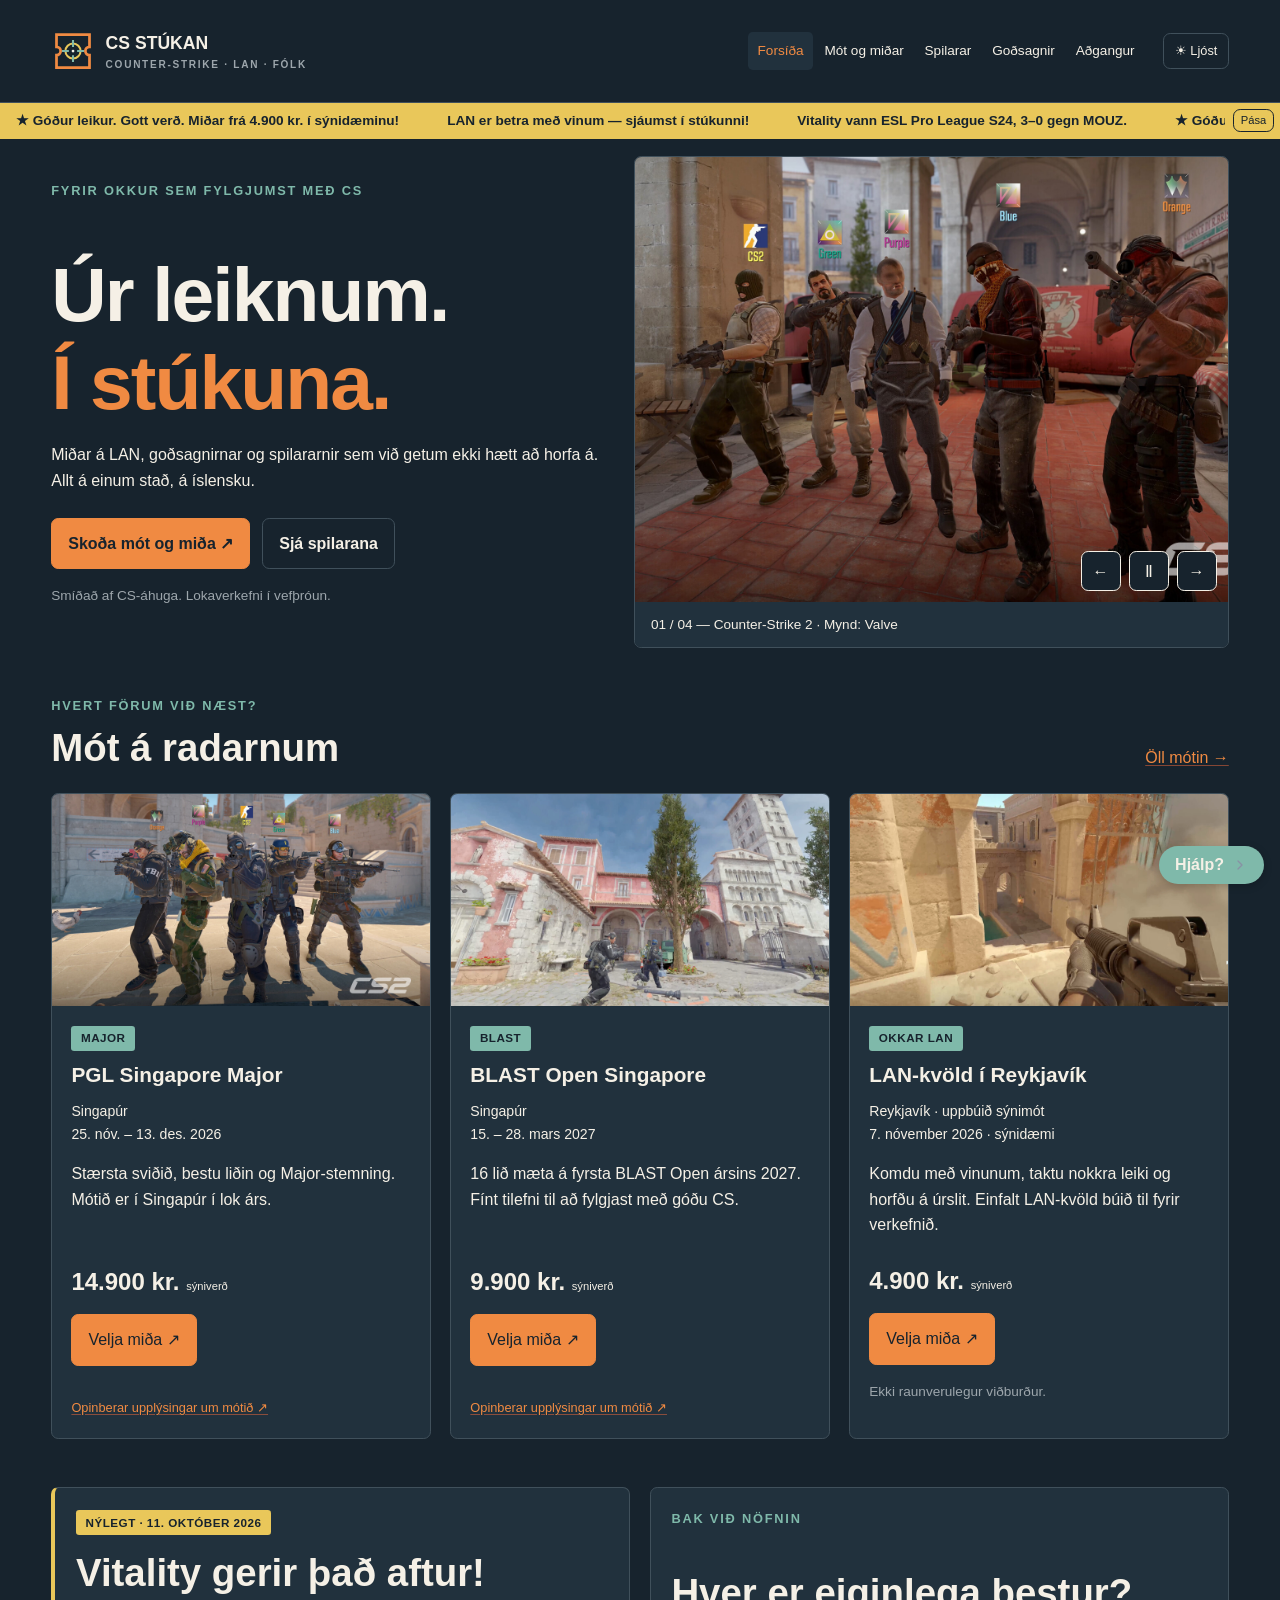
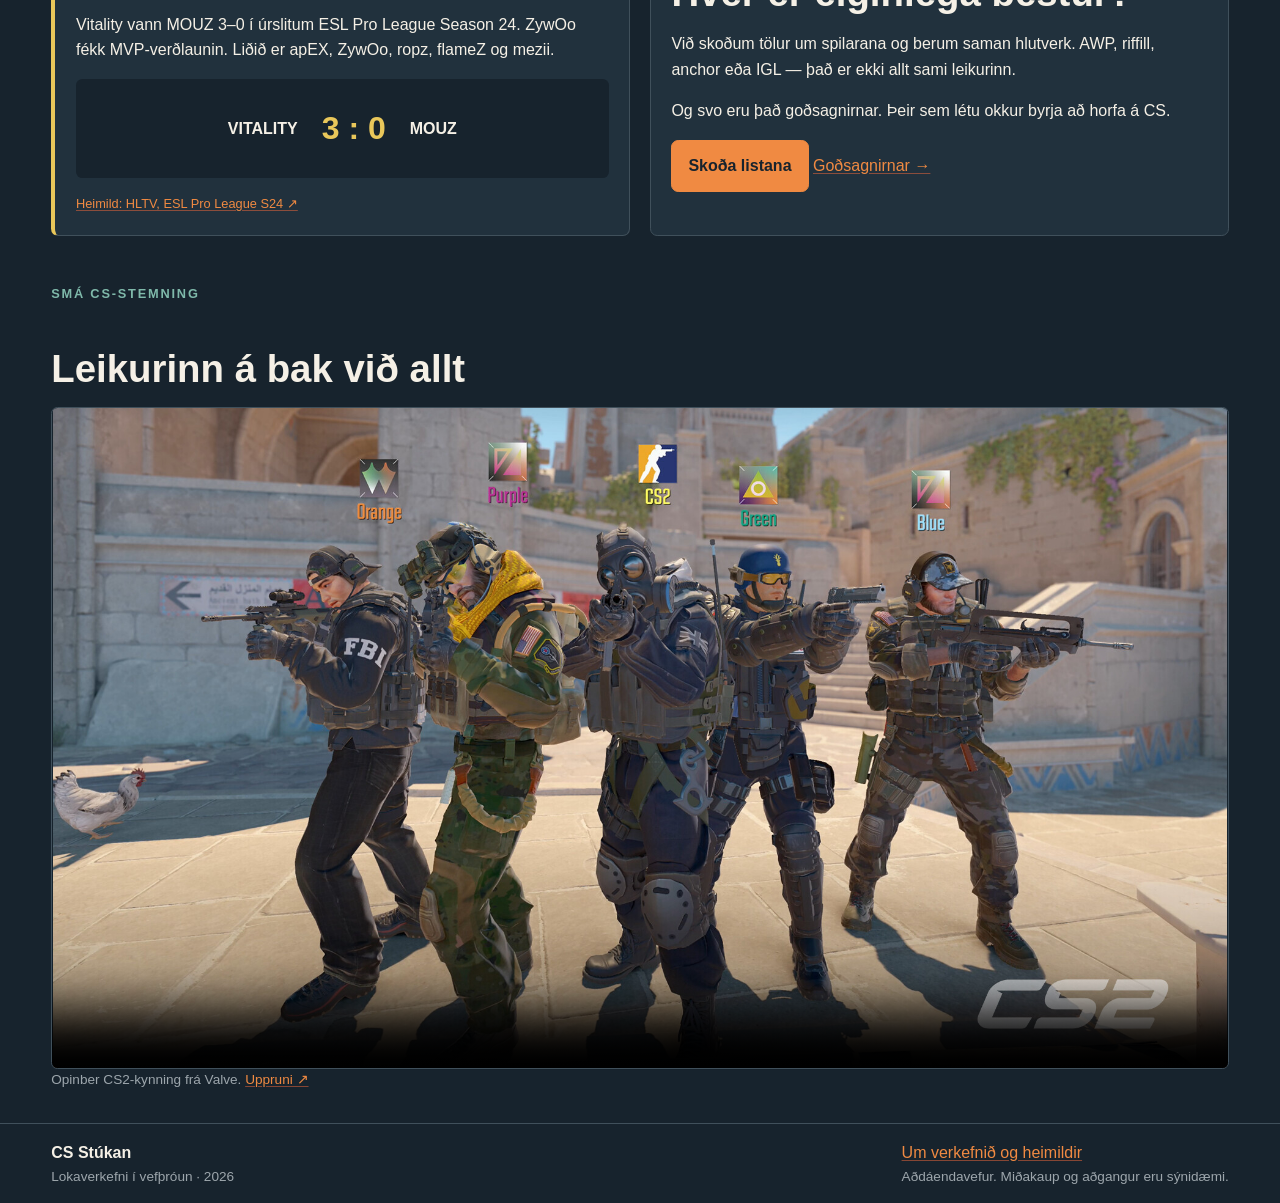
==== index.html @ 6d2ffacb "Bæta við CS Stúkunni: íslenskar síður, miðabókun, aðgangar og tölfræði" ====
<!DOCTYPE html>
<html lang="is" data-theme="dark">
<head>
  <meta charset="UTF-8">
  <meta name="viewport" content="width=device-width, initial-scale=1">
  <meta name="color-scheme" content="light dark">
  <meta name="description" content="CS Stúkan: íslenskt skólaverkefni um Counter-Strike, LAN-mót og spilarana á bak við leikinn.">
  <title>Forsíða | CS Stúkan</title>
  <link rel="icon" href="myndir/logo.svg" type="image/svg+xml">
  <link rel="stylesheet" href="styles.min.css">
  <script>try{document.documentElement.dataset.theme=localStorage.getItem('cs-thema')||'dark';}catch(e){}</script>
  <script src="js/vefur.js" defer></script>
  
</head>
<body>
  <a class="sleppa" href="#efni">Fara beint í efnið</a>
  <header class="siduhofud">
    <div class="rammi haus">
      <a class="merki" href="index.html"><svg xmlns="http://www.w3.org/2000/svg" viewBox="0 0 64 64" role="img" aria-labelledby="logo-titill"><title id="logo-titill">CS Stúkan — einfalt miða- og skotmarksmerki</title><path d="M8 8h48v18a6 6 0 0 0 0 12v18H8V38a6 6 0 0 0 0-12Z" fill="#17232d" stroke="#f08a42" stroke-width="4"/><circle cx="32" cy="32" r="11" fill="none" stroke="#e9c75a" stroke-width="3"/><path d="M32 16v10m0 12v10M16 32h10m12 0h10" stroke="#7fb9aa" stroke-width="3"/><circle cx="32" cy="32" r="2" fill="#f5f0e6"/></svg><span>CS STÚKAN<small>Counter-Strike · LAN · fólk</small></span></a>
      <nav class="valmynd" aria-label="Aðalvalmynd"><a href="index.html" aria-current="page">Forsíða</a><a href="midar.html">Mót og miðar</a><a href="spilarar.html">Spilarar</a><a href="godsagnir.html">Goðsagnir</a><a href="adgangur.html">Aðgangur</a></nav>
      <button class="thema-hnappur" id="thema" type="button" aria-label="Skipta yfir í ljóst þema">☀ Ljóst</button>
      <details class="farsima-valmynd"><summary>☰ Valmynd</summary><nav class="farsima-listi" aria-label="Efnisyfirlit í farsíma"><a href="index.html" aria-current="page">Forsíða</a><a href="midar.html">Mót og miðar</a><a href="spilarar.html">Spilarar</a><a href="godsagnir.html">Goðsagnir</a><a href="adgangur.html">Aðgangur</a><a href="um.html">Um verkefnið</a></nav></details>
    </div>
  </header>
  <div class="tilkynning" role="region" aria-label="Tilkynningar">
    <div class="tilkynning-braut"><div class="tilkynning-texti">
      <span>★ Góður leikur. Gott verð. Miðar frá 4.900 kr. í sýnidæminu!</span><span>LAN er betra með vinum — sjáumst í stúkunni!</span><span>Vitality vann ESL Pro League S24, 3–0 gegn MOUZ.</span>
      <span aria-hidden="true">★ Góður leikur. Gott verð. Miðar frá 4.900 kr. í sýnidæminu!</span><span aria-hidden="true">LAN er betra með vinum — sjáumst í stúkunni!</span><span aria-hidden="true">Vitality vann ESL Pro League S24, 3–0 gegn MOUZ.</span>
    </div></div><button id="pasa-tilkynningu" type="button" aria-pressed="false">Pása</button>
  </div>
  <main id="efni" class="rammi">
    
<section class="forsida">
  <div class="forsidu-texti"><p class="yfirskrift">Fyrir okkur sem fylgjumst með CS</p><h1>Úr leiknum.<br><span>Í stúkuna.</span></h1><p>Miðar á LAN, goðsagnirnar og spilararnir sem við getum ekki hætt að horfa á. Allt á einum stað, á íslensku.</p><div class="hnappar"><a href="midar.html" role="button">Skoða mót og miða ↗</a><a href="spilarar.html" role="button" class="hnappur-ljos">Sjá spilarana</a></div><p class="smatt" style="margin-top:1rem">Smíðað af CS-áhuga. Lokaverkefni í vefþróun.</p></div>
  <figure class="forsidu-mynd"><img id="myndasyning" src="myndir/cs-1.jpg" alt="Skjámynd úr Counter-Strike 2" width="1920" height="1080"><div class="myndahnappar"><button id="mynd-fyrri" type="button" aria-label="Fyrri mynd">←</button><button id="mynd-pasa" type="button" aria-label="Stöðva myndasýningu" aria-pressed="false">Ⅱ</button><button id="mynd-naesta" type="button" aria-label="Næsta mynd">→</button></div><figcaption><span id="myndatexti">01 / 04 — Counter-Strike 2</span> · Mynd: Valve</figcaption></figure>
</section>
<section class="kafli"><div class="kafla-haus"><div><p class="yfirskrift">Hvert förum við næst?</p><h2>Mót á radarnum</h2></div><a href="midar.html">Öll mótin →</a></div><div class="thrir-dalkar"><article class="motskort"><img src="myndir/cs-2.jpg" alt="Skjámynd úr Counter-Strike 2" width="1920" height="1080" loading="lazy"><div class="kort-texti"><span class="merkimidi">MAJOR</span><h3>PGL Singapore Major</h3><p class="stadur">Singapúr<br>25. nóv. – 13. des. 2026</p><p>Stærsta sviðið, bestu liðin og Major-stemning. Mótið er í Singapúr í lok árs.</p><p class="verd">14.900 kr. <small>sýniverð</small></p><button type="button" data-mot="singapor">Velja miða ↗</button><a class="heimild" href="https://blast.tv/cs/tournaments/pgl-singapore-major-2026" target="_blank" rel="noopener">Opinberar upplýsingar um mótið ↗</a></div></article><article class="motskort"><img src="myndir/cs-3.jpg" alt="Skjámynd úr Counter-Strike 2" width="1920" height="1080" loading="lazy"><div class="kort-texti"><span class="merkimidi">BLAST</span><h3>BLAST Open Singapore</h3><p class="stadur">Singapúr<br>15. – 28. mars 2027</p><p>16 lið mæta á fyrsta BLAST Open ársins 2027. Fínt tilefni til að fylgjast með góðu CS.</p><p class="verd">9.900 kr. <small>sýniverð</small></p><button type="button" data-mot="blast">Velja miða ↗</button><a class="heimild" href="https://blast.tv/cs/news/premier-returns-to-singapore-in-2027" target="_blank" rel="noopener">Opinberar upplýsingar um mótið ↗</a></div></article><article class="motskort"><img src="myndir/cs-4.jpg" alt="Skjámynd úr Counter-Strike 2" width="1920" height="1080" loading="lazy"><div class="kort-texti"><span class="merkimidi">OKKAR LAN</span><h3>LAN-kvöld í Reykjavík</h3><p class="stadur">Reykjavík · uppbúið sýnimót<br>7. nóvember 2026 · sýnidæmi</p><p>Komdu með vinunum, taktu nokkra leiki og horfðu á úrslit. Einfalt LAN-kvöld búið til fyrir verkefnið.</p><p class="verd">4.900 kr. <small>sýniverð</small></p><button type="button" data-mot="lan">Velja miða ↗</button><p class="smatt">Ekki raunverulegur viðburður.</p></div></article></div></section>
<div class="kafli tveir-dalkar"><article class="frett"><span class="merkimidi gulur">NÝLEGT · 11. OKTÓBER 2026</span><h2 style="margin-top:1rem">Vitality gerir það aftur!</h2><p>Vitality vann MOUZ 3–0 í úrslitum ESL Pro League Season 24. ZywOo fékk MVP-verðlaunin. Liðið er apEX, ZywOo, ropz, flameZ og mezii.</p><div class="urslit"><span>VITALITY</span><strong>3 : 0</strong><span>MOUZ</span></div><p class="heimild"><a href="https://www.hltv.org/events/8244/esl-pro-league-season-24">Heimild: HLTV, ESL Pro League S24 ↗</a></p></article><article><p class="yfirskrift">Bak við nöfnin</p><h2>Hver er eiginlega bestur?</h2><p>Við skoðum tölur um spilarana og berum saman hlutverk. AWP, riffill, anchor eða IGL — það er ekki allt sami leikurinn.</p><p>Og svo eru það goðsagnirnar. Þeir sem létu okkur byrja að horfa á CS.</p><div class="hnappar"><a href="spilarar.html" role="button">Skoða listana</a> <a href="godsagnir.html">Goðsagnirnar →</a></div></article></div>
<section class="kafli"><p class="yfirskrift">Smá CS-stemning</p><h2>Leikurinn á bak við allt</h2><video class="myndband" controls preload="none" poster="myndir/cs-2.jpg"><source src="myndbond/cs2-kynning.mp4" type="video/mp4"><track kind="captions" src="myndbond/kynning-is.vtt" srclang="is" label="Íslensk lýsing"><p><a href="https://store.steampowered.com/app/730/CounterStrike_2/">Sjá kynninguna á Steam</a></p></video><p class="smatt">Opinber CS2-kynning frá Valve. <a href="https://store.steampowered.com/app/730/CounterStrike_2/">Uppruni ↗</a></p></section>
<dialog id="mida-popup" aria-labelledby="mida-titill"><article><button class="lokun" type="button" id="loka-popup" aria-label="Loka miðavali">×</button><h2 id="mida-titill">Veldu miða</h2><p class="smatt">Sýnibókun — engin greiðsla og enginn raunverulegur miði.</p><form id="midaform"><input type="hidden" id="mot-id" name="mot"><label for="midategund">Tegund miða</label><select id="midategund" name="tegund"><option value="venjulegur">Venjulegur miði</option><option value="hopur">Hópmiði (4 eða fleiri, 10% afsláttur)</option><option value="vip">VIP (+5.000 kr. á miða)</option></select><label for="fjoldi">Fjöldi</label><input type="number" id="fjoldi" name="fjoldi" min="1" max="10" value="1" required><div id="hopskilyrdi" class="skilyrdi" hidden><label for="hopsnafn">Nafn hóps <input id="hopsnafn" name="hopsnafn" type="text" minlength="2" maxlength="40" disabled></label><small>Hópmiði krefst að lágmarki fjögurra miða.</small></div><div id="vipskilyrdi" class="skilyrdi" hidden><label for="vipdagur">Dagur heimsóknar <input id="vipdagur" name="vipdagur" type="date" disabled></label></div><label for="midanafn">Nafn á pöntun <input type="text" id="midanafn" name="nafn" minlength="2" maxlength="60" autocomplete="name" required></label><label for="midanetfang">Netfang <input type="email" id="midanetfang" name="netfang" autocomplete="email" required></label><p class="samtala">Samtals: <output id="midasamtala">0 kr.</output></p><label><input type="checkbox" name="stadfesting" required> Ég skil að þetta er sýnibókun án greiðslu.</label><button type="submit">Staðfesta sýnibókun</button><p id="mida-nidurstada" class="nidurstada" aria-live="polite" hidden></p></form></article></dialog>
  </main>
  <footer><div class="rammi fotur"><div><strong>CS Stúkan</strong><p class="smatt">Lokaverkefni í vefþróun · 2026</p></div><div><a href="um.html">Um verkefnið og heimildir</a><p class="smatt">Aðdáendavefur. Miðakaup og aðgangur eru sýnidæmi.</p></div></div></footer>
  <details class="spjall"><summary>Hjálp?</summary><div class="spjall-inni"><h3>Hvað viltu vita?</h3><p>Hér er einfaldur hjálparkassi, eins og í CSS-glósunum.</p><label for="spjall-spurning">Veldu spurningu</label><select id="spjall-spurning"><option value="midar">Hvernig kaupi ég miða?</option><option value="adgangur">Hvernig stofna ég aðgang?</option><option value="tolur">Hvaðan koma tölurnar?</option></select><p id="spjall-svar" aria-live="polite">Farðu í „Mót og miðar“ og veldu „Velja miða“. Þetta er æfing án greiðslu.</p></div></details>
</body>
</html>
---- styles.min.css ----
@charset "UTF-8";/*! * Pico CSS ✨ v2.1.1 (https://picocss.com) * Copyright 2019-2025 - Licensed under MIT */:host,:root{--pico-font-family-emoji:"Apple Color Emoji","Segoe UI Emoji","Segoe UI Symbol","Noto Color Emoji";--pico-font-family-sans-serif:system-ui,"Segoe UI",Roboto,Oxygen,Ubuntu,Cantarell,Helvetica,Arial,"Helvetica Neue",sans-serif,var(--pico-font-family-emoji);--pico-font-family-monospace:ui-monospace,SFMono-Regular,"SF Mono",Menlo,Consolas,"Liberation Mono",monospace,var(--pico-font-family-emoji);--pico-font-family:var(--pico-font-family-sans-serif);--pico-line-height:1.5;--pico-font-weight:400;--pico-font-size:100%;--pico-text-underline-offset:0.1rem;--pico-border-radius:0.25rem;--pico-border-width:0.0625rem;--pico-outline-width:0.125rem;--pico-transition:0.2s ease-in-out;--pico-spacing:1rem;--pico-typography-spacing-vertical:1rem;--pico-block-spacing-vertical:var(--pico-spacing);--pico-block-spacing-horizontal:var(--pico-spacing);--pico-grid-column-gap:var(--pico-spacing);--pico-grid-row-gap:var(--pico-spacing);--pico-form-element-spacing-vertical:0.75rem;--pico-form-element-spacing-horizontal:1rem;--pico-group-box-shadow:0 0 0 rgba(0,0,0,0);--pico-group-box-shadow-focus-with-button:0 0 0 var(--pico-outline-width) var(--pico-primary-focus);--pico-group-box-shadow-focus-with-input:0 0 0 0.0625rem var(--pico-form-element-border-color);--pico-modal-overlay-backdrop-filter:blur(0.375rem);--pico-nav-element-spacing-vertical:1rem;--pico-nav-element-spacing-horizontal:0.5rem;--pico-nav-link-spacing-vertical:0.5rem;--pico-nav-link-spacing-horizontal:0.5rem;--pico-nav-breadcrumb-divider:">";--pico-icon-checkbox:url("data:image/svg+xml,%3Csvg xmlns='http://www.w3.org/2000/svg' width='24' height='24' viewBox='0 0 24 24' fill='none' stroke='rgb(255,255,255)' stroke-width='4' stroke-linecap='round' stroke-linejoin='round'%3E%3Cpolyline points='20 6 9 17 4 12'%3E%3C/polyline%3E%3C/svg%3E");--pico-icon-minus:url("data:image/svg+xml,%3Csvg xmlns='http://www.w3.org/2000/svg' width='24' height='24' viewBox='0 0 24 24' fill='none' stroke='rgb(255,255,255)' stroke-width='4' stroke-linecap='round' stroke-linejoin='round'%3E%3Cline x1='5' y1='12' x2='19' y2='12'%3E%3C/line%3E%3C/svg%3E");--pico-icon-chevron:url("data:image/svg+xml,%3Csvg xmlns='http://www.w3.org/2000/svg' width='24' height='24' viewBox='0 0 24 24' fill='none' stroke='rgb(136,145,164)' stroke-width='2' stroke-linecap='round' stroke-linejoin='round'%3E%3Cpolyline points='6 9 12 15 18 9'%3E%3C/polyline%3E%3C/svg%3E");--pico-icon-date:url("data:image/svg+xml,%3Csvg xmlns='http://www.w3.org/2000/svg' width='24' height='24' viewBox='0 0 24 24' fill='none' stroke='rgb(136,145,164)' stroke-width='2' stroke-linecap='round' stroke-linejoin='round'%3E%3Crect x='3' y='4' width='18' height='18' rx='2' ry='2'%3E%3C/rect%3E%3Cline x1='16' y1='2' x2='16' y2='6'%3E%3C/line%3E%3Cline x1='8' y1='2' x2='8' y2='6'%3E%3C/line%3E%3Cline x1='3' y1='10' x2='21' y2='10'%3E%3C/line%3E%3C/svg%3E");--pico-icon-time:url("data:image/svg+xml,%3Csvg xmlns='http://www.w3.org/2000/svg' width='24' height='24' viewBox='0 0 24 24' fill='none' stroke='rgb(136,145,164)' stroke-width='2' stroke-linecap='round' stroke-linejoin='round'%3E%3Ccircle cx='12' cy='12' r='10'%3E%3C/circle%3E%3Cpolyline points='12 6 12 12 16 14'%3E%3C/polyline%3E%3C/svg%3E");--pico-icon-search:url("data:image/svg+xml,%3Csvg xmlns='http://www.w3.org/2000/svg' width='24' height='24' viewBox='0 0 24 24' fill='none' stroke='rgb(136,145,164)' stroke-width='1.5' stroke-linecap='round' stroke-linejoin='round'%3E%3Ccircle cx='11' cy='11' r='8'%3E%3C/circle%3E%3Cline x1='21' y1='21' x2='16.65' y2='16.65'%3E%3C/line%3E%3C/svg%3E");--pico-icon-close:url("data:image/svg+xml,%3Csvg xmlns='http://www.w3.org/2000/svg' width='24' height='24' viewBox='0 0 24 24' fill='none' stroke='rgb(136,145,164)' stroke-width='3' stroke-linecap='round' stroke-linejoin='round'%3E%3Cline x1='18' y1='6' x2='6' y2='18'%3E%3C/line%3E%3Cline x1='6' y1='6' x2='18' y2='18'%3E%3C/line%3E%3C/svg%3E");--pico-icon-loading:url("data:image/svg+xml,%3Csvg fill='none' height='24' width='24' viewBox='0 0 24 24' xmlns='http://www.w3.org/2000/svg' %3E%3Cstyle%3E g %7B animation:rotate 2s linear infinite;transform-origin:center center;%7D circle %7B stroke-dasharray:75,100;stroke-dashoffset:-5;animation:dash 1.5s ease-in-out infinite;stroke-linecap:round;%7D @keyframes rotate %7B 0%25 %7B transform:rotate(0deg);%7D 100%25 %7B transform:rotate(360deg);%7D %7D @keyframes dash %7B 0%25 %7B stroke-dasharray:1,100;stroke-dashoffset:0;%7D 50%25 %7B stroke-dasharray:44.5,100;stroke-dashoffset:-17.5;%7D 100%25 %7B stroke-dasharray:44.5,100;stroke-dashoffset:-62;%7D %7D %3C/style%3E%3Cg%3E%3Ccircle cx='12' cy='12' r='10' fill='none' stroke='rgb(136,145,164)' stroke-width='4' /%3E%3C/g%3E%3C/svg%3E")}@media (min-width:576px){:host,:root{--pico-font-size:106.25%}}@media (min-width:768px){:host,:root{--pico-font-size:112.5%}}@media (min-width:1024px){:host,:root{--pico-font-size:118.75%}}@media (min-width:1280px){:host,:root{--pico-font-size:125%}}@media (min-width:1536px){:host,:root{--pico-font-size:131.25%}}a{--pico-text-decoration:underline}a.contrast,a.secondary{--pico-text-decoration:underline}small{--pico-font-size:0.875em}h1,h2,h3,h4,h5,h6{--pico-font-weight:700}h1{--pico-font-size:2rem;--pico-line-height:1.125;--pico-typography-spacing-top:3rem}h2{--pico-font-size:1.75rem;--pico-line-height:1.15;--pico-typography-spacing-top:2.625rem}h3{--pico-font-size:1.5rem;--pico-line-height:1.175;--pico-typography-spacing-top:2.25rem}h4{--pico-font-size:1.25rem;--pico-line-height:1.2;--pico-typography-spacing-top:1.874rem}h5{--pico-font-size:1.125rem;--pico-line-height:1.225;--pico-typography-spacing-top:1.6875rem}h6{--pico-font-size:1rem;--pico-line-height:1.25;--pico-typography-spacing-top:1.5rem}tfoot td,tfoot th,thead td,thead th{--pico-font-weight:600;--pico-border-width:0.1875rem}code,kbd,pre,samp{--pico-font-family:var(--pico-font-family-monospace)}kbd{--pico-font-weight:bolder}:where(select,textarea),input:not([type=submit],[type=button],[type=reset],[type=checkbox],[type=radio],[type=file]){--pico-outline-width:0.0625rem}[type=search]{--pico-border-radius:5rem}[type=checkbox],[type=radio]{--pico-border-width:0.125rem}[type=checkbox][role=switch]{--pico-border-width:0.1875rem}details.dropdown summary:not([role=button]){--pico-outline-width:0.0625rem}nav details.dropdown summary:focus-visible{--pico-outline-width:0.125rem}[role=search]{--pico-border-radius:5rem}[role=group]:has(button.secondary:focus,[type=submit].secondary:focus,[type=button].secondary:focus,[role=button].secondary:focus),[role=search]:has(button.secondary:focus,[type=submit].secondary:focus,[type=button].secondary:focus,[role=button].secondary:focus){--pico-group-box-shadow-focus-with-button:0 0 0 var(--pico-outline-width) var(--pico-secondary-focus)}[role=group]:has(button.contrast:focus,[type=submit].contrast:focus,[type=button].contrast:focus,[role=button].contrast:focus),[role=search]:has(button.contrast:focus,[type=submit].contrast:focus,[type=button].contrast:focus,[role=button].contrast:focus){--pico-group-box-shadow-focus-with-button:0 0 0 var(--pico-outline-width) var(--pico-contrast-focus)}[role=group] [role=button],[role=group] [type=button],[role=group] [type=submit],[role=group] button,[role=search] [role=button],[role=search] [type=button],[role=search] [type=submit],[role=search] button{--pico-form-element-spacing-horizontal:2rem}details summary[role=button]:not(.outline)::after{filter:brightness(0) invert(1)}[aria-busy=true]:not(input,select,textarea):is(button,[type=submit],[type=button],[type=reset],[role=button]):not(.outline)::before{filter:brightness(0) invert(1)}:host(:not([data-theme=dark])),:root:not([data-theme=dark]),[data-theme=light]{color-scheme:light;--pico-background-color:#fff;--pico-color:#373c44;--pico-text-selection-color:rgba(244,93,44,0.25);--pico-muted-color:#646b79;--pico-muted-border-color:rgb(231,234,239.5);--pico-primary:#bd3c13;--pico-primary-background:#d24317;--pico-primary-border:var(--pico-primary-background);--pico-primary-underline:rgba(189,60,19,0.5);--pico-primary-hover:#942d0d;--pico-primary-hover-background:#bd3c13;--pico-primary-hover-border:var(--pico-primary-hover-background);--pico-primary-hover-underline:var(--pico-primary-hover);--pico-primary-focus:rgba(244,93,44,0.5);--pico-primary-inverse:#fff;--pico-secondary:#5d6b89;--pico-secondary-background:#525f7a;--pico-secondary-border:var(--pico-secondary-background);--pico-secondary-underline:rgba(93,107,137,0.5);--pico-secondary-hover:#48536b;--pico-secondary-hover-background:#48536b;--pico-secondary-hover-border:var(--pico-secondary-hover-background);--pico-secondary-hover-underline:var(--pico-secondary-hover);--pico-secondary-focus:rgba(93,107,137,0.25);--pico-secondary-inverse:#fff;--pico-contrast:#181c25;--pico-contrast-background:#181c25;--pico-contrast-border:var(--pico-contrast-background);--pico-contrast-underline:rgba(24,28,37,0.5);--pico-contrast-hover:#000;--pico-contrast-hover-background:#000;--pico-contrast-hover-border:var(--pico-contrast-hover-background);--pico-contrast-hover-underline:var(--pico-secondary-hover);--pico-contrast-focus:rgba(93,107,137,0.25);--pico-contrast-inverse:#fff;--pico-box-shadow:0.0145rem 0.029rem 0.174rem rgba(129,145,181,0.01698),0.0335rem 0.067rem 0.402rem rgba(129,145,181,0.024),0.0625rem 0.125rem 0.75rem rgba(129,145,181,0.03),0.1125rem 0.225rem 1.35rem rgba(129,145,181,0.036),0.2085rem 0.417rem 2.502rem rgba(129,145,181,0.04302),0.5rem 1rem 6rem rgba(129,145,181,0.06),0 0 0 0.0625rem rgba(129,145,181,0.015);--pico-h1-color:#2d3138;--pico-h2-color:#373c44;--pico-h3-color:#424751;--pico-h4-color:#4d535e;--pico-h5-color:#5c6370;--pico-h6-color:#646b79;--pico-mark-background-color:rgb(252.5,230.5,191.5);--pico-mark-color:#0f1114;--pico-ins-color:rgb(28.5,105.5,84);--pico-del-color:rgb(136,56.5,53);--pico-blockquote-border-color:var(--pico-muted-border-color);--pico-blockquote-footer-color:var(--pico-muted-color);--pico-button-box-shadow:0 0 0 rgba(0,0,0,0);--pico-button-hover-box-shadow:0 0 0 rgba(0,0,0,0);--pico-table-border-color:var(--pico-muted-border-color);--pico-table-row-stripped-background-color:rgba(111,120,135,0.0375);--pico-code-background-color:rgb(243,244.5,246.75);--pico-code-color:#646b79;--pico-code-kbd-background-color:var(--pico-color);--pico-code-kbd-color:var(--pico-background-color);--pico-form-element-background-color:rgb(251,251.5,252.25);--pico-form-element-selected-background-color:#dfe3eb;--pico-form-element-border-color:#cfd5e2;--pico-form-element-color:#23262c;--pico-form-element-placeholder-color:var(--pico-muted-color);--pico-form-element-active-background-color:#fff;--pico-form-element-active-border-color:var(--pico-primary-border);--pico-form-element-focus-color:var(--pico-primary-border);--pico-form-element-disabled-opacity:0.5;--pico-form-element-invalid-border-color:rgb(183.5,105.5,106.5);--pico-form-element-invalid-active-border-color:rgb(200.25,79.25,72.25);--pico-form-element-invalid-focus-color:var(--pico-form-element-invalid-active-border-color);--pico-form-element-valid-border-color:rgb(76,154.5,137.5);--pico-form-element-valid-active-border-color:rgb(39,152.75,118.75);--pico-form-element-valid-focus-color:var(--pico-form-element-valid-active-border-color);--pico-switch-background-color:#bfc7d9;--pico-switch-checked-background-color:var(--pico-primary-background);--pico-switch-color:#fff;--pico-switch-thumb-box-shadow:0 0 0 rgba(0,0,0,0);--pico-range-border-color:#dfe3eb;--pico-range-active-border-color:#bfc7d9;--pico-range-thumb-border-color:var(--pico-background-color);--pico-range-thumb-color:var(--pico-secondary-background);--pico-range-thumb-active-color:var(--pico-primary-background);--pico-accordion-border-color:var(--pico-muted-border-color);--pico-accordion-active-summary-color:var(--pico-primary-hover);--pico-accordion-close-summary-color:var(--pico-color);--pico-accordion-open-summary-color:var(--pico-muted-color);--pico-card-background-color:var(--pico-background-color);--pico-card-border-color:var(--pico-muted-border-color);--pico-card-box-shadow:var(--pico-box-shadow);--pico-card-sectioning-background-color:rgb(251,251.5,252.25);--pico-dropdown-background-color:#fff;--pico-dropdown-border-color:#eff1f4;--pico-dropdown-box-shadow:var(--pico-box-shadow);--pico-dropdown-color:var(--pico-color);--pico-dropdown-hover-background-color:#eff1f4;--pico-loading-spinner-opacity:0.5;--pico-modal-overlay-background-color:rgba(232,234,237,0.75);--pico-progress-background-color:#dfe3eb;--pico-progress-color:var(--pico-primary-background);--pico-tooltip-background-color:var(--pico-contrast-background);--pico-tooltip-color:var(--pico-contrast-inverse);--pico-icon-valid:url("data:image/svg+xml,%3Csvg xmlns='http://www.w3.org/2000/svg' width='24' height='24' viewBox='0 0 24 24' fill='none' stroke='rgb(76,154.5,137.5)' stroke-width='2' stroke-linecap='round' stroke-linejoin='round'%3E%3Cpolyline points='20 6 9 17 4 12'%3E%3C/polyline%3E%3C/svg%3E");--pico-icon-invalid:url("data:image/svg+xml,%3Csvg xmlns='http://www.w3.org/2000/svg' width='24' height='24' viewBox='0 0 24 24' fill='none' stroke='rgb(200.25,79.25,72.25)' stroke-width='2' stroke-linecap='round' stroke-linejoin='round'%3E%3Ccircle cx='12' cy='12' r='10'%3E%3C/circle%3E%3Cline x1='12' y1='8' x2='12' y2='12'%3E%3C/line%3E%3Cline x1='12' y1='16' x2='12.01' y2='16'%3E%3C/line%3E%3C/svg%3E")}:host(:not([data-theme=dark])) input:is([type=submit],[type=button],[type=reset],[type=checkbox],[type=radio],[type=file]),:root:not([data-theme=dark]) input:is([type=submit],[type=button],[type=reset],[type=checkbox],[type=radio],[type=file]),[data-theme=light] input:is([type=submit],[type=button],[type=reset],[type=checkbox],[type=radio],[type=file]){--pico-form-element-focus-color:var(--pico-primary-focus)}@media only screen and (prefers-color-scheme:dark){:host(:not([data-theme])),:root:not([data-theme]){color-scheme:dark;--pico-background-color:rgb(19,22.5,30.5);--pico-color:#c2c7d0;--pico-text-selection-color:rgba(245,107,61,0.1875);--pico-muted-color:#7b8495;--pico-muted-border-color:#202632;--pico-primary:#f56b3d;--pico-primary-background:#d24317;--pico-primary-border:var(--pico-primary-background);--pico-primary-underline:rgba(245,107,61,0.5);--pico-primary-hover:#f8a283;--pico-primary-hover-background:#e74b1a;--pico-primary-hover-border:var(--pico-primary-hover-background);--pico-primary-hover-underline:var(--pico-primary-hover);--pico-primary-focus:rgba(245,107,61,0.375);--pico-primary-inverse:#fff;--pico-secondary:#969eaf;--pico-secondary-background:#525f7a;--pico-secondary-border:var(--pico-secondary-background);--pico-secondary-underline:rgba(150,158,175,0.5);--pico-secondary-hover:#b3b9c5;--pico-secondary-hover-background:#5d6b89;--pico-secondary-hover-border:var(--pico-secondary-hover-background);--pico-secondary-hover-underline:var(--pico-secondary-hover);--pico-secondary-focus:rgba(144,158,190,0.25);--pico-secondary-inverse:#fff;--pico-contrast:#dfe3eb;--pico-contrast-background:#eff1f4;--pico-contrast-border:var(--pico-contrast-background);--pico-contrast-underline:rgba(223,227,235,0.5);--pico-contrast-hover:#fff;--pico-contrast-hover-background:#fff;--pico-contrast-hover-border:var(--pico-contrast-hover-background);--pico-contrast-hover-underline:var(--pico-contrast-hover);--pico-contrast-focus:rgba(207,213,226,0.25);--pico-contrast-inverse:#000;--pico-box-shadow:0.0145rem 0.029rem 0.174rem rgba(7,8.5,12,0.01698),0.0335rem 0.067rem 0.402rem rgba(7,8.5,12,0.024),0.0625rem 0.125rem 0.75rem rgba(7,8.5,12,0.03),0.1125rem 0.225rem 1.35rem rgba(7,8.5,12,0.036),0.2085rem 0.417rem 2.502rem rgba(7,8.5,12,0.04302),0.5rem 1rem 6rem rgba(7,8.5,12,0.06),0 0 0 0.0625rem rgba(7,8.5,12,0.015);--pico-h1-color:#f0f1f3;--pico-h2-color:#e0e3e7;--pico-h3-color:#c2c7d0;--pico-h4-color:#b3b9c5;--pico-h5-color:#a4acba;--pico-h6-color:#8891a4;--pico-mark-background-color:#014063;--pico-mark-color:#fff;--pico-ins-color:#62af9a;--pico-del-color:rgb(205.5,126,123);--pico-blockquote-border-color:var(--pico-muted-border-color);--pico-blockquote-footer-color:var(--pico-muted-color);--pico-button-box-shadow:0 0 0 rgba(0,0,0,0);--pico-button-hover-box-shadow:0 0 0 rgba(0,0,0,0);--pico-table-border-color:var(--pico-muted-border-color);--pico-table-row-stripped-background-color:rgba(111,120,135,0.0375);--pico-code-background-color:rgb(26,30.5,40.25);--pico-code-color:#8891a4;--pico-code-kbd-background-color:var(--pico-color);--pico-code-kbd-color:var(--pico-background-color);--pico-form-element-background-color:rgb(28,33,43.5);--pico-form-element-selected-background-color:#2a3140;--pico-form-element-border-color:#2a3140;--pico-form-element-color:#e0e3e7;--pico-form-element-placeholder-color:#8891a4;--pico-form-element-active-background-color:rgb(26,30.5,40.25);--pico-form-element-active-border-color:var(--pico-primary-border);--pico-form-element-focus-color:var(--pico-primary-border);--pico-form-element-disabled-opacity:0.5;--pico-form-element-invalid-border-color:rgb(149.5,74,80);--pico-form-element-invalid-active-border-color:rgb(183.25,63.5,59);--pico-form-element-invalid-focus-color:var(--pico-form-element-invalid-active-border-color);--pico-form-element-valid-border-color:#2a7b6f;--pico-form-element-valid-active-border-color:rgb(22,137,105.5);--pico-form-element-valid-focus-color:var(--pico-form-element-valid-active-border-color);--pico-switch-background-color:#333c4e;--pico-switch-checked-background-color:var(--pico-primary-background);--pico-switch-color:#fff;--pico-switch-thumb-box-shadow:0 0 0 rgba(0,0,0,0);--pico-range-border-color:#202632;--pico-range-active-border-color:#2a3140;--pico-range-thumb-border-color:var(--pico-background-color);--pico-range-thumb-color:var(--pico-secondary-background);--pico-range-thumb-active-color:var(--pico-primary-background);--pico-accordion-border-color:var(--pico-muted-border-color);--pico-accordion-active-summary-color:var(--pico-primary-hover);--pico-accordion-close-summary-color:var(--pico-color);--pico-accordion-open-summary-color:var(--pico-muted-color);--pico-card-background-color:#181c25;--pico-card-border-color:var(--pico-card-background-color);--pico-card-box-shadow:var(--pico-box-shadow);--pico-card-sectioning-background-color:rgb(26,30.5,40.25);--pico-dropdown-background-color:#181c25;--pico-dropdown-border-color:#202632;--pico-dropdown-box-shadow:var(--pico-box-shadow);--pico-dropdown-color:var(--pico-color);--pico-dropdown-hover-background-color:#202632;--pico-loading-spinner-opacity:0.5;--pico-modal-overlay-background-color:rgba(7.5,8.5,10,0.75);--pico-progress-background-color:#202632;--pico-progress-color:var(--pico-primary-background);--pico-tooltip-background-color:var(--pico-contrast-background);--pico-tooltip-color:var(--pico-contrast-inverse);--pico-icon-valid:url("data:image/svg+xml,%3Csvg xmlns='http://www.w3.org/2000/svg' width='24' height='24' viewBox='0 0 24 24' fill='none' stroke='rgb(42,123,111)' stroke-width='2' stroke-linecap='round' stroke-linejoin='round'%3E%3Cpolyline points='20 6 9 17 4 12'%3E%3C/polyline%3E%3C/svg%3E");--pico-icon-invalid:url("data:image/svg+xml,%3Csvg xmlns='http://www.w3.org/2000/svg' width='24' height='24' viewBox='0 0 24 24' fill='none' stroke='rgb(149.5,74,80)' stroke-width='2' stroke-linecap='round' stroke-linejoin='round'%3E%3Ccircle cx='12' cy='12' r='10'%3E%3C/circle%3E%3Cline x1='12' y1='8' x2='12' y2='12'%3E%3C/line%3E%3Cline x1='12' y1='16' x2='12.01' y2='16'%3E%3C/line%3E%3C/svg%3E")}:host(:not([data-theme])) input:is([type=submit],[type=button],[type=reset],[type=checkbox],[type=radio],[type=file]),:root:not([data-theme]) input:is([type=submit],[type=button],[type=reset],[type=checkbox],[type=radio],[type=file]){--pico-form-element-focus-color:var(--pico-primary-focus)}:host(:not([data-theme])) details summary[role=button].contrast:not(.outline)::after,:root:not([data-theme]) details summary[role=button].contrast:not(.outline)::after{filter:brightness(0)}:host(:not([data-theme])) [aria-busy=true]:not(input,select,textarea).contrast:is(button,[type=submit],[type=button],[type=reset],[role=button]):not(.outline)::before,:root:not([data-theme]) [aria-busy=true]:not(input,select,textarea).contrast:is(button,[type=submit],[type=button],[type=reset],[role=button]):not(.outline)::before{filter:brightness(0)}}[data-theme=dark]{color-scheme:dark;--pico-background-color:rgb(19,22.5,30.5);--pico-color:#c2c7d0;--pico-text-selection-color:rgba(245,107,61,0.1875);--pico-muted-color:#7b8495;--pico-muted-border-color:#202632;--pico-primary:#f56b3d;--pico-primary-background:#d24317;--pico-primary-border:var(--pico-primary-background);--pico-primary-underline:rgba(245,107,61,0.5);--pico-primary-hover:#f8a283;--pico-primary-hover-background:#e74b1a;--pico-primary-hover-border:var(--pico-primary-hover-background);--pico-primary-hover-underline:var(--pico-primary-hover);--pico-primary-focus:rgba(245,107,61,0.375);--pico-primary-inverse:#fff;--pico-secondary:#969eaf;--pico-secondary-background:#525f7a;--pico-secondary-border:var(--pico-secondary-background);--pico-secondary-underline:rgba(150,158,175,0.5);--pico-secondary-hover:#b3b9c5;--pico-secondary-hover-background:#5d6b89;--pico-secondary-hover-border:var(--pico-secondary-hover-background);--pico-secondary-hover-underline:var(--pico-secondary-hover);--pico-secondary-focus:rgba(144,158,190,0.25);--pico-secondary-inverse:#fff;--pico-contrast:#dfe3eb;--pico-contrast-background:#eff1f4;--pico-contrast-border:var(--pico-contrast-background);--pico-contrast-underline:rgba(223,227,235,0.5);--pico-contrast-hover:#fff;--pico-contrast-hover-background:#fff;--pico-contrast-hover-border:var(--pico-contrast-hover-background);--pico-contrast-hover-underline:var(--pico-contrast-hover);--pico-contrast-focus:rgba(207,213,226,0.25);--pico-contrast-inverse:#000;--pico-box-shadow:0.0145rem 0.029rem 0.174rem rgba(7,8.5,12,0.01698),0.0335rem 0.067rem 0.402rem rgba(7,8.5,12,0.024),0.0625rem 0.125rem 0.75rem rgba(7,8.5,12,0.03),0.1125rem 0.225rem 1.35rem rgba(7,8.5,12,0.036),0.2085rem 0.417rem 2.502rem rgba(7,8.5,12,0.04302),0.5rem 1rem 6rem rgba(7,8.5,12,0.06),0 0 0 0.0625rem rgba(7,8.5,12,0.015);--pico-h1-color:#f0f1f3;--pico-h2-color:#e0e3e7;--pico-h3-color:#c2c7d0;--pico-h4-color:#b3b9c5;--pico-h5-color:#a4acba;--pico-h6-color:#8891a4;--pico-mark-background-color:#014063;--pico-mark-color:#fff;--pico-ins-color:#62af9a;--pico-del-color:rgb(205.5,126,123);--pico-blockquote-border-color:var(--pico-muted-border-color);--pico-blockquote-footer-color:var(--pico-muted-color);--pico-button-box-shadow:0 0 0 rgba(0,0,0,0);--pico-button-hover-box-shadow:0 0 0 rgba(0,0,0,0);--pico-table-border-color:var(--pico-muted-border-color);--pico-table-row-stripped-background-color:rgba(111,120,135,0.0375);--pico-code-background-color:rgb(26,30.5,40.25);--pico-code-color:#8891a4;--pico-code-kbd-background-color:var(--pico-color);--pico-code-kbd-color:var(--pico-background-color);--pico-form-element-background-color:rgb(28,33,43.5);--pico-form-element-selected-background-color:#2a3140;--pico-form-element-border-color:#2a3140;--pico-form-element-color:#e0e3e7;--pico-form-element-placeholder-color:#8891a4;--pico-form-element-active-background-color:rgb(26,30.5,40.25);--pico-form-element-active-border-color:var(--pico-primary-border);--pico-form-element-focus-color:var(--pico-primary-border);--pico-form-element-disabled-opacity:0.5;--pico-form-element-invalid-border-color:rgb(149.5,74,80);--pico-form-element-invalid-active-border-color:rgb(183.25,63.5,59);--pico-form-element-invalid-focus-color:var(--pico-form-element-invalid-active-border-color);--pico-form-element-valid-border-color:#2a7b6f;--pico-form-element-valid-active-border-color:rgb(22,137,105.5);--pico-form-element-valid-focus-color:var(--pico-form-element-valid-active-border-color);--pico-switch-background-color:#333c4e;--pico-switch-checked-background-color:var(--pico-primary-background);--pico-switch-color:#fff;--pico-switch-thumb-box-shadow:0 0 0 rgba(0,0,0,0);--pico-range-border-color:#202632;--pico-range-active-border-color:#2a3140;--pico-range-thumb-border-color:var(--pico-background-color);--pico-range-thumb-color:var(--pico-secondary-background);--pico-range-thumb-active-color:var(--pico-primary-background);--pico-accordion-border-color:var(--pico-muted-border-color);--pico-accordion-active-summary-color:var(--pico-primary-hover);--pico-accordion-close-summary-color:var(--pico-color);--pico-accordion-open-summary-color:var(--pico-muted-color);--pico-card-background-color:#181c25;--pico-card-border-color:var(--pico-card-background-color);--pico-card-box-shadow:var(--pico-box-shadow);--pico-card-sectioning-background-color:rgb(26,30.5,40.25);--pico-dropdown-background-color:#181c25;--pico-dropdown-border-color:#202632;--pico-dropdown-box-shadow:var(--pico-box-shadow);--pico-dropdown-color:var(--pico-color);--pico-dropdown-hover-background-color:#202632;--pico-loading-spinner-opacity:0.5;--pico-modal-overlay-background-color:rgba(7.5,8.5,10,0.75);--pico-progress-background-color:#202632;--pico-progress-color:var(--pico-primary-background);--pico-tooltip-background-color:var(--pico-contrast-background);--pico-tooltip-color:var(--pico-contrast-inverse);--pico-icon-valid:url("data:image/svg+xml,%3Csvg xmlns='http://www.w3.org/2000/svg' width='24' height='24' viewBox='0 0 24 24' fill='none' stroke='rgb(42,123,111)' stroke-width='2' stroke-linecap='round' stroke-linejoin='round'%3E%3Cpolyline points='20 6 9 17 4 12'%3E%3C/polyline%3E%3C/svg%3E");--pico-icon-invalid:url("data:image/svg+xml,%3Csvg xmlns='http://www.w3.org/2000/svg' width='24' height='24' viewBox='0 0 24 24' fill='none' stroke='rgb(149.5,74,80)' stroke-width='2' stroke-linecap='round' stroke-linejoin='round'%3E%3Ccircle cx='12' cy='12' r='10'%3E%3C/circle%3E%3Cline x1='12' y1='8' x2='12' y2='12'%3E%3C/line%3E%3Cline x1='12' y1='16' x2='12.01' y2='16'%3E%3C/line%3E%3C/svg%3E")}[data-theme=dark] input:is([type=submit],[type=button],[type=reset],[type=checkbox],[type=radio],[type=file]){--pico-form-element-focus-color:var(--pico-primary-focus)}[data-theme=dark] details summary[role=button].contrast:not(.outline)::after{filter:brightness(0)}[data-theme=dark] [aria-busy=true]:not(input,select,textarea).contrast:is(button,[type=submit],[type=button],[type=reset],[role=button]):not(.outline)::before{filter:brightness(0)}[type=checkbox],[type=radio],[type=range],progress{accent-color:var(--pico-primary)}*,::after,::before{box-sizing:border-box;background-repeat:no-repeat}::after,::before{text-decoration:inherit;vertical-align:inherit}:where(:host),:where(:root){-webkit-tap-highlight-color:transparent;-webkit-text-size-adjust:100%;-moz-text-size-adjust:100%;text-size-adjust:100%;background-color:var(--pico-background-color);color:var(--pico-color);font-weight:var(--pico-font-weight);font-size:var(--pico-font-size);line-height:var(--pico-line-height);font-family:var(--pico-font-family);text-underline-offset:var(--pico-text-underline-offset);text-rendering:optimizeLegibility;overflow-wrap:break-word;-moz-tab-size:4;-o-tab-size:4;tab-size:4}body{width:100%;margin:0}main{display:block}body>footer,body>header,body>main{padding-block:var(--pico-block-spacing-vertical)}section{margin-bottom:var(--pico-block-spacing-vertical)}.container,.container-fluid{width:100%;margin-right:auto;margin-left:auto;padding-right:var(--pico-spacing);padding-left:var(--pico-spacing)}@media (min-width:576px){.container{max-width:510px;padding-right:0;padding-left:0}}@media (min-width:768px){.container{max-width:700px}}@media (min-width:1024px){.container{max-width:950px}}@media (min-width:1280px){.container{max-width:1200px}}@media (min-width:1536px){.container{max-width:1450px}}.grid{grid-column-gap:var(--pico-grid-column-gap);grid-row-gap:var(--pico-grid-row-gap);display:grid;grid-template-columns:1fr}@media (min-width:768px){.grid{grid-template-columns:repeat(auto-fit,minmax(0%,1fr))}}.grid>*{min-width:0}.overflow-auto{overflow:auto}b,strong{font-weight:bolder}sub,sup{position:relative;font-size:.75em;line-height:0;vertical-align:baseline}sub{bottom:-.25em}sup{top:-.5em}address,blockquote,dl,ol,p,pre,table,ul{margin-top:0;margin-bottom:var(--pico-typography-spacing-vertical);color:var(--pico-color);font-style:normal;font-weight:var(--pico-font-weight)}h1,h2,h3,h4,h5,h6{margin-top:0;margin-bottom:var(--pico-typography-spacing-vertical);color:var(--pico-color);font-weight:var(--pico-font-weight);font-size:var(--pico-font-size);line-height:var(--pico-line-height);font-family:var(--pico-font-family)}h1{--pico-color:var(--pico-h1-color)}h2{--pico-color:var(--pico-h2-color)}h3{--pico-color:var(--pico-h3-color)}h4{--pico-color:var(--pico-h4-color)}h5{--pico-color:var(--pico-h5-color)}h6{--pico-color:var(--pico-h6-color)}:where(article,address,blockquote,dl,figure,form,ol,p,pre,table,ul)~:is(h1,h2,h3,h4,h5,h6){margin-top:var(--pico-typography-spacing-top)}p{margin-bottom:var(--pico-typography-spacing-vertical)}hgroup{margin-bottom:var(--pico-typography-spacing-vertical)}hgroup>*{margin-top:0;margin-bottom:0}hgroup>:not(:first-child):last-child{--pico-color:var(--pico-muted-color);--pico-font-weight:unset;font-size:1rem}:where(ol,ul) li{margin-bottom:calc(var(--pico-typography-spacing-vertical) * .25)}:where(dl,ol,ul):where(dl,ol,ul){margin:0;margin-top:calc(var(--pico-typography-spacing-vertical) * .25)}ul li{list-style:square}mark{padding:.125rem .25rem;background-color:var(--pico-mark-background-color);color:var(--pico-mark-color);vertical-align:baseline}blockquote{display:block;margin:var(--pico-typography-spacing-vertical) 0;padding:var(--pico-spacing);border-right:none;border-left:.25rem solid var(--pico-blockquote-border-color);border-inline-start:0.25rem solid var(--pico-blockquote-border-color);border-inline-end:none}blockquote footer{margin-top:calc(var(--pico-typography-spacing-vertical) * .5);color:var(--pico-blockquote-footer-color)}abbr[title]{border-bottom:1px dotted;text-decoration:none;cursor:help}ins{color:var(--pico-ins-color);text-decoration:none}del{color:var(--pico-del-color)}::-moz-selection{background-color:var(--pico-text-selection-color)}::selection{background-color:var(--pico-text-selection-color)}:where(a:not([role=button])),[role=link]{--pico-color:var(--pico-primary);--pico-background-color:transparent;--pico-underline:var(--pico-primary-underline);outline:0;background-color:var(--pico-background-color);color:var(--pico-color);-webkit-text-decoration:var(--pico-text-decoration);text-decoration:var(--pico-text-decoration);text-decoration-color:var(--pico-underline);text-underline-offset:0.125em;transition:background-color var(--pico-transition),color var(--pico-transition),box-shadow var(--pico-transition),-webkit-text-decoration var(--pico-transition);transition:background-color var(--pico-transition),color var(--pico-transition),text-decoration var(--pico-transition),box-shadow var(--pico-transition);transition:background-color var(--pico-transition),color var(--pico-transition),text-decoration var(--pico-transition),box-shadow var(--pico-transition),-webkit-text-decoration var(--pico-transition)}:where(a:not([role=button])):is([aria-current]:not([aria-current=false]),:hover,:active,:focus),[role=link]:is([aria-current]:not([aria-current=false]),:hover,:active,:focus){--pico-color:var(--pico-primary-hover);--pico-underline:var(--pico-primary-hover-underline);--pico-text-decoration:underline}:where(a:not([role=button])):focus-visible,[role=link]:focus-visible{box-shadow:0 0 0 var(--pico-outline-width) var(--pico-primary-focus)}:where(a:not([role=button])).secondary,[role=link].secondary{--pico-color:var(--pico-secondary);--pico-underline:var(--pico-secondary-underline)}:where(a:not([role=button])).secondary:is([aria-current]:not([aria-current=false]),:hover,:active,:focus),[role=link].secondary:is([aria-current]:not([aria-current=false]),:hover,:active,:focus){--pico-color:var(--pico-secondary-hover);--pico-underline:var(--pico-secondary-hover-underline)}:where(a:not([role=button])).contrast,[role=link].contrast{--pico-color:var(--pico-contrast);--pico-underline:var(--pico-contrast-underline)}:where(a:not([role=button])).contrast:is([aria-current]:not([aria-current=false]),:hover,:active,:focus),[role=link].contrast:is([aria-current]:not([aria-current=false]),:hover,:active,:focus){--pico-color:var(--pico-contrast-hover);--pico-underline:var(--pico-contrast-hover-underline)}a[role=button]{display:inline-block}button{margin:0;overflow:visible;font-family:inherit;text-transform:none}[type=button],[type=reset],[type=submit],button{-webkit-appearance:button}[role=button],[type=button],[type=file]::file-selector-button,[type=reset],[type=submit],button{--pico-background-color:var(--pico-primary-background);--pico-border-color:var(--pico-primary-border);--pico-color:var(--pico-primary-inverse);--pico-box-shadow:var(--pico-button-box-shadow,0 0 0 rgba(0,0,0,0));padding:var(--pico-form-element-spacing-vertical) var(--pico-form-element-spacing-horizontal);border:var(--pico-border-width) solid var(--pico-border-color);border-radius:var(--pico-border-radius);outline:0;background-color:var(--pico-background-color);box-shadow:var(--pico-box-shadow);color:var(--pico-color);font-weight:var(--pico-font-weight);font-size:1rem;line-height:var(--pico-line-height);text-align:center;text-decoration:none;cursor:pointer;-webkit-user-select:none;-moz-user-select:none;user-select:none;transition:background-color var(--pico-transition),border-color var(--pico-transition),color var(--pico-transition),box-shadow var(--pico-transition)}[role=button]:is(:hover,:active,:focus),[role=button]:is([aria-current]:not([aria-current=false])),[type=button]:is(:hover,:active,:focus),[type=button]:is([aria-current]:not([aria-current=false])),[type=file]::file-selector-button:is(:hover,:active,:focus),[type=file]::file-selector-button:is([aria-current]:not([aria-current=false])),[type=reset]:is(:hover,:active,:focus),[type=reset]:is([aria-current]:not([aria-current=false])),[type=submit]:is(:hover,:active,:focus),[type=submit]:is([aria-current]:not([aria-current=false])),button:is(:hover,:active,:focus),button:is([aria-current]:not([aria-current=false])){--pico-background-color:var(--pico-primary-hover-background);--pico-border-color:var(--pico-primary-hover-border);--pico-box-shadow:var(--pico-button-hover-box-shadow,0 0 0 rgba(0,0,0,0));--pico-color:var(--pico-primary-inverse)}[role=button]:focus,[role=button]:is([aria-current]:not([aria-current=false])):focus,[type=button]:focus,[type=button]:is([aria-current]:not([aria-current=false])):focus,[type=file]::file-selector-button:focus,[type=file]::file-selector-button:is([aria-current]:not([aria-current=false])):focus,[type=reset]:focus,[type=reset]:is([aria-current]:not([aria-current=false])):focus,[type=submit]:focus,[type=submit]:is([aria-current]:not([aria-current=false])):focus,button:focus,button:is([aria-current]:not([aria-current=false])):focus{--pico-box-shadow:var(--pico-button-hover-box-shadow,0 0 0 rgba(0,0,0,0)),0 0 0 var(--pico-outline-width) var(--pico-primary-focus)}[type=button],[type=reset],[type=submit]{margin-bottom:var(--pico-spacing)}:is(button,[type=submit],[type=button],[role=button]).secondary,[type=file]::file-selector-button,[type=reset]{--pico-background-color:var(--pico-secondary-background);--pico-border-color:var(--pico-secondary-border);--pico-color:var(--pico-secondary-inverse);cursor:pointer}:is(button,[type=submit],[type=button],[role=button]).secondary:is([aria-current]:not([aria-current=false]),:hover,:active,:focus),[type=file]::file-selector-button:is([aria-current]:not([aria-current=false]),:hover,:active,:focus),[type=reset]:is([aria-current]:not([aria-current=false]),:hover,:active,:focus){--pico-background-color:var(--pico-secondary-hover-background);--pico-border-color:var(--pico-secondary-hover-border);--pico-color:var(--pico-secondary-inverse)}:is(button,[type=submit],[type=button],[role=button]).secondary:focus,:is(button,[type=submit],[type=button],[role=button]).secondary:is([aria-current]:not([aria-current=false])):focus,[type=file]::file-selector-button:focus,[type=file]::file-selector-button:is([aria-current]:not([aria-current=false])):focus,[type=reset]:focus,[type=reset]:is([aria-current]:not([aria-current=false])):focus{--pico-box-shadow:var(--pico-button-hover-box-shadow,0 0 0 rgba(0,0,0,0)),0 0 0 var(--pico-outline-width) var(--pico-secondary-focus)}:is(button,[type=submit],[type=button],[role=button]).contrast{--pico-background-color:var(--pico-contrast-background);--pico-border-color:var(--pico-contrast-border);--pico-color:var(--pico-contrast-inverse)}:is(button,[type=submit],[type=button],[role=button]).contrast:is([aria-current]:not([aria-current=false]),:hover,:active,:focus){--pico-background-color:var(--pico-contrast-hover-background);--pico-border-color:var(--pico-contrast-hover-border);--pico-color:var(--pico-contrast-inverse)}:is(button,[type=submit],[type=button],[role=button]).contrast:focus,:is(button,[type=submit],[type=button],[role=button]).contrast:is([aria-current]:not([aria-current=false])):focus{--pico-box-shadow:var(--pico-button-hover-box-shadow,0 0 0 rgba(0,0,0,0)),0 0 0 var(--pico-outline-width) var(--pico-contrast-focus)}:is(button,[type=submit],[type=button],[role=button]).outline,[type=reset].outline{--pico-background-color:transparent;--pico-color:var(--pico-primary);--pico-border-color:var(--pico-primary)}:is(button,[type=submit],[type=button],[role=button]).outline:is([aria-current]:not([aria-current=false]),:hover,:active,:focus),[type=reset].outline:is([aria-current]:not([aria-current=false]),:hover,:active,:focus){--pico-background-color:transparent;--pico-color:var(--pico-primary-hover);--pico-border-color:var(--pico-primary-hover)}:is(button,[type=submit],[type=button],[role=button]).outline.secondary,[type=reset].outline{--pico-color:var(--pico-secondary);--pico-border-color:var(--pico-secondary)}:is(button,[type=submit],[type=button],[role=button]).outline.secondary:is([aria-current]:not([aria-current=false]),:hover,:active,:focus),[type=reset].outline:is([aria-current]:not([aria-current=false]),:hover,:active,:focus){--pico-color:var(--pico-secondary-hover);--pico-border-color:var(--pico-secondary-hover)}:is(button,[type=submit],[type=button],[role=button]).outline.contrast{--pico-color:var(--pico-contrast);--pico-border-color:var(--pico-contrast)}:is(button,[type=submit],[type=button],[role=button]).outline.contrast:is([aria-current]:not([aria-current=false]),:hover,:active,:focus){--pico-color:var(--pico-contrast-hover);--pico-border-color:var(--pico-contrast-hover)}:where(button,[type=submit],[type=reset],[type=button],[role=button])[disabled],:where(fieldset[disabled]):is(button,[type=submit],[type=button],[type=reset],[role=button]){opacity:.5;pointer-events:none}:where(table){width:100%;border-collapse:collapse;border-spacing:0;text-indent:0}td,th{padding:calc(var(--pico-spacing)/ 2) var(--pico-spacing);border-bottom:var(--pico-border-width) solid var(--pico-table-border-color);background-color:var(--pico-background-color);color:var(--pico-color);font-weight:var(--pico-font-weight);text-align:left;text-align:start}tfoot td,tfoot th{border-top:var(--pico-border-width) solid var(--pico-table-border-color);border-bottom:0}table.striped tbody tr:nth-child(odd) td,table.striped tbody tr:nth-child(odd) th{background-color:var(--pico-table-row-stripped-background-color)}:where(audio,canvas,iframe,img,svg,video){vertical-align:middle}audio,video{display:inline-block}audio:not([controls]){display:none;height:0}:where(iframe){border-style:none}img{max-width:100%;height:auto;border-style:none}:where(svg:not([fill])){fill:currentColor}svg:not(:host),svg:not(:root){overflow:hidden}code,kbd,pre,samp{font-size:.875em;font-family:var(--pico-font-family)}pre code,pre samp{font-size:inherit;font-family:inherit}pre{-ms-overflow-style:scrollbar;overflow:auto}code,kbd,pre,samp{border-radius:var(--pico-border-radius);background:var(--pico-code-background-color);color:var(--pico-code-color);font-weight:var(--pico-font-weight);line-height:initial}code,kbd,samp{display:inline-block;padding:.375rem}pre{display:block;margin-bottom:var(--pico-spacing);overflow-x:auto}pre>code,pre>samp{display:block;padding:var(--pico-spacing);background:0 0;line-height:var(--pico-line-height)}kbd{background-color:var(--pico-code-kbd-background-color);color:var(--pico-code-kbd-color);vertical-align:baseline}figure{display:block;margin:0;padding:0}figure figcaption{padding:calc(var(--pico-spacing) * .5) 0;color:var(--pico-muted-color)}hr{height:0;margin:var(--pico-typography-spacing-vertical) 0;border:0;border-top:1px solid var(--pico-muted-border-color);color:inherit}[hidden],template{display:none!important}canvas{display:inline-block}input,optgroup,select,textarea{margin:0;font-size:1rem;line-height:var(--pico-line-height);font-family:inherit;letter-spacing:inherit}input{overflow:visible}select{text-transform:none}legend{max-width:100%;padding:0;color:inherit;white-space:normal}textarea{overflow:auto}[type=checkbox],[type=radio]{padding:0}::-webkit-inner-spin-button,::-webkit-outer-spin-button{height:auto}[type=search]{-webkit-appearance:textfield;outline-offset:-2px}[type=search]::-webkit-search-decoration{-webkit-appearance:none}::-webkit-file-upload-button{-webkit-appearance:button;font:inherit}::-moz-focus-inner{padding:0;border-style:none}:-moz-focusring{outline:0}:-moz-ui-invalid{box-shadow:none}::-ms-expand{display:none}[type=file],[type=range]{padding:0;border-width:0}input:not([type=checkbox],[type=radio],[type=range]){height:calc(1rem * var(--pico-line-height) + var(--pico-form-element-spacing-vertical) * 2 + var(--pico-border-width) * 2)}fieldset{width:100%;margin:0;margin-bottom:var(--pico-spacing);padding:0;border:0}fieldset legend,label{display:block;margin-bottom:calc(var(--pico-spacing) * .375);color:var(--pico-color);font-weight:var(--pico-form-label-font-weight,var(--pico-font-weight))}fieldset legend{margin-bottom:calc(var(--pico-spacing) * .5)}button[type=submit],input:not([type=checkbox],[type=radio]),select,textarea{width:100%}input:not([type=checkbox],[type=radio],[type=range],[type=file]),select,textarea{-webkit-appearance:none;-moz-appearance:none;appearance:none;padding:var(--pico-form-element-spacing-vertical) var(--pico-form-element-spacing-horizontal)}input,select,textarea{--pico-background-color:var(--pico-form-element-background-color);--pico-border-color:var(--pico-form-element-border-color);--pico-color:var(--pico-form-element-color);--pico-box-shadow:none;border:var(--pico-border-width) solid var(--pico-border-color);border-radius:var(--pico-border-radius);outline:0;background-color:var(--pico-background-color);box-shadow:var(--pico-box-shadow);color:var(--pico-color);font-weight:var(--pico-font-weight);transition:background-color var(--pico-transition),border-color var(--pico-transition),color var(--pico-transition),box-shadow var(--pico-transition)}:where(select,textarea):not([readonly]):is(:active,:focus),input:not([type=submit],[type=button],[type=reset],[type=checkbox],[type=radio],[readonly]):is(:active,:focus){--pico-background-color:var(--pico-form-element-active-background-color)}:where(select,textarea):not([readonly]):is(:active,:focus),input:not([type=submit],[type=button],[type=reset],[role=switch],[readonly]):is(:active,:focus){--pico-border-color:var(--pico-form-element-active-border-color)}:where(select,textarea):not([readonly]):focus,input:not([type=submit],[type=button],[type=reset],[type=range],[type=file],[readonly]):focus{--pico-box-shadow:0 0 0 var(--pico-outline-width) var(--pico-form-element-focus-color)}:where(fieldset[disabled]):is(input:not([type=submit],[type=button],[type=reset]),select,textarea),input:not([type=submit],[type=button],[type=reset])[disabled],label[aria-disabled=true],select[disabled],textarea[disabled]{opacity:var(--pico-form-element-disabled-opacity);pointer-events:none}label[aria-disabled=true] input[disabled]{opacity:1}:where(input,select,textarea):not([type=checkbox],[type=radio],[type=date],[type=datetime-local],[type=month],[type=time],[type=week],[type=range])[aria-invalid]{padding-right:calc(var(--pico-form-element-spacing-horizontal) + 1.5rem)!important;padding-left:var(--pico-form-element-spacing-horizontal);padding-inline-start:var(--pico-form-element-spacing-horizontal)!important;padding-inline-end:calc(var(--pico-form-element-spacing-horizontal) + 1.5rem)!important;background-position:center right .75rem;background-size:1rem auto;background-repeat:no-repeat}:where(input,select,textarea):not([type=checkbox],[type=radio],[type=date],[type=datetime-local],[type=month],[type=time],[type=week],[type=range])[aria-invalid=false]:not(select){background-image:var(--pico-icon-valid)}:where(input,select,textarea):not([type=checkbox],[type=radio],[type=date],[type=datetime-local],[type=month],[type=time],[type=week],[type=range])[aria-invalid=true]:not(select){background-image:var(--pico-icon-invalid)}:where(input,select,textarea)[aria-invalid=false]{--pico-border-color:var(--pico-form-element-valid-border-color)}:where(input,select,textarea)[aria-invalid=false]:is(:active,:focus){--pico-border-color:var(--pico-form-element-valid-active-border-color)!important}:where(input,select,textarea)[aria-invalid=false]:is(:active,:focus):not([type=checkbox],[type=radio]){--pico-box-shadow:0 0 0 var(--pico-outline-width) var(--pico-form-element-valid-focus-color)!important}:where(input,select,textarea)[aria-invalid=true]{--pico-border-color:var(--pico-form-element-invalid-border-color)}:where(input,select,textarea)[aria-invalid=true]:is(:active,:focus){--pico-border-color:var(--pico-form-element-invalid-active-border-color)!important}:where(input,select,textarea)[aria-invalid=true]:is(:active,:focus):not([type=checkbox],[type=radio]){--pico-box-shadow:0 0 0 var(--pico-outline-width) var(--pico-form-element-invalid-focus-color)!important}[dir=rtl]:where(input,select,textarea):not([type=checkbox],[type=radio]):is([aria-invalid],[aria-invalid=true],[aria-invalid=false]){background-position:center left .75rem}input::-webkit-input-placeholder,input::placeholder,select:invalid,textarea::-webkit-input-placeholder,textarea::placeholder{color:var(--pico-form-element-placeholder-color);opacity:1}input:not([type=checkbox],[type=radio]),select,textarea{margin-bottom:var(--pico-spacing)}select::-ms-expand{border:0;background-color:transparent}select:not([multiple],[size]){padding-right:calc(var(--pico-form-element-spacing-horizontal) + 1.5rem);padding-left:var(--pico-form-element-spacing-horizontal);padding-inline-start:var(--pico-form-element-spacing-horizontal);padding-inline-end:calc(var(--pico-form-element-spacing-horizontal) + 1.5rem);background-image:var(--pico-icon-chevron);background-position:center right .75rem;background-size:1rem auto;background-repeat:no-repeat}select[multiple] option:checked{background:var(--pico-form-element-selected-background-color);color:var(--pico-form-element-color)}[dir=rtl] select:not([multiple],[size]){background-position:center left .75rem}textarea{display:block;resize:vertical}textarea[aria-invalid]{--pico-icon-height:calc(1rem * var(--pico-line-height) + var(--pico-form-element-spacing-vertical) * 2 + var(--pico-border-width) * 2);background-position:top right .75rem!important;background-size:1rem var(--pico-icon-height)!important}:where(input,select,textarea,fieldset,.grid)+small{display:block;width:100%;margin-top:calc(var(--pico-spacing) * -.75);margin-bottom:var(--pico-spacing);color:var(--pico-muted-color)}:where(input,select,textarea,fieldset,.grid)[aria-invalid=false]+small{color:var(--pico-ins-color)}:where(input,select,textarea,fieldset,.grid)[aria-invalid=true]+small{color:var(--pico-del-color)}label>:where(input,select,textarea){margin-top:calc(var(--pico-spacing) * .25)}label:has([type=checkbox],[type=radio]){width:-moz-fit-content;width:fit-content;cursor:pointer}[type=checkbox],[type=radio]{-webkit-appearance:none;-moz-appearance:none;appearance:none;width:1.25em;height:1.25em;margin-top:-.125em;margin-inline-end:.5em;border-width:var(--pico-border-width);vertical-align:middle;cursor:pointer}[type=checkbox]::-ms-check,[type=radio]::-ms-check{display:none}[type=checkbox]:checked,[type=checkbox]:checked:active,[type=checkbox]:checked:focus,[type=radio]:checked,[type=radio]:checked:active,[type=radio]:checked:focus{--pico-background-color:var(--pico-primary-background);--pico-border-color:var(--pico-primary-border);background-image:var(--pico-icon-checkbox);background-position:center;background-size:.75em auto;background-repeat:no-repeat}[type=checkbox]~label,[type=radio]~label{display:inline-block;margin-bottom:0;cursor:pointer}[type=checkbox]~label:not(:last-of-type),[type=radio]~label:not(:last-of-type){margin-inline-end:1em}[type=checkbox]:indeterminate{--pico-background-color:var(--pico-primary-background);--pico-border-color:var(--pico-primary-border);background-image:var(--pico-icon-minus);background-position:center;background-size:.75em auto;background-repeat:no-repeat}[type=radio]{border-radius:50%}[type=radio]:checked,[type=radio]:checked:active,[type=radio]:checked:focus{--pico-background-color:var(--pico-primary-inverse);border-width:.35em;background-image:none}[type=checkbox][role=switch]{--pico-background-color:var(--pico-switch-background-color);--pico-color:var(--pico-switch-color);width:2.25em;height:1.25em;border:var(--pico-border-width) solid var(--pico-border-color);border-radius:1.25em;background-color:var(--pico-background-color);line-height:1.25em}[type=checkbox][role=switch]:not([aria-invalid]){--pico-border-color:var(--pico-switch-background-color)}[type=checkbox][role=switch]:before{display:block;aspect-ratio:1;height:100%;border-radius:50%;background-color:var(--pico-color);box-shadow:var(--pico-switch-thumb-box-shadow);content:"";transition:margin .1s ease-in-out}[type=checkbox][role=switch]:focus{--pico-background-color:var(--pico-switch-background-color);--pico-border-color:var(--pico-switch-background-color)}[type=checkbox][role=switch]:checked{--pico-background-color:var(--pico-switch-checked-background-color);--pico-border-color:var(--pico-switch-checked-background-color);background-image:none}[type=checkbox][role=switch]:checked::before{margin-inline-start:calc(2.25em - 1.25em)}[type=checkbox][role=switch][disabled]{--pico-background-color:var(--pico-border-color)}[type=checkbox][aria-invalid=false]:checked,[type=checkbox][aria-invalid=false]:checked:active,[type=checkbox][aria-invalid=false]:checked:focus,[type=checkbox][role=switch][aria-invalid=false]:checked,[type=checkbox][role=switch][aria-invalid=false]:checked:active,[type=checkbox][role=switch][aria-invalid=false]:checked:focus{--pico-background-color:var(--pico-form-element-valid-border-color)}[type=checkbox]:checked:active[aria-invalid=true],[type=checkbox]:checked:focus[aria-invalid=true],[type=checkbox]:checked[aria-invalid=true],[type=checkbox][role=switch]:checked:active[aria-invalid=true],[type=checkbox][role=switch]:checked:focus[aria-invalid=true],[type=checkbox][role=switch]:checked[aria-invalid=true]{--pico-background-color:var(--pico-form-element-invalid-border-color)}[type=checkbox][aria-invalid=false]:checked,[type=checkbox][aria-invalid=false]:checked:active,[type=checkbox][aria-invalid=false]:checked:focus,[type=checkbox][role=switch][aria-invalid=false]:checked,[type=checkbox][role=switch][aria-invalid=false]:checked:active,[type=checkbox][role=switch][aria-invalid=false]:checked:focus,[type=radio][aria-invalid=false]:checked,[type=radio][aria-invalid=false]:checked:active,[type=radio][aria-invalid=false]:checked:focus{--pico-border-color:var(--pico-form-element-valid-border-color)}[type=checkbox]:checked:active[aria-invalid=true],[type=checkbox]:checked:focus[aria-invalid=true],[type=checkbox]:checked[aria-invalid=true],[type=checkbox][role=switch]:checked:active[aria-invalid=true],[type=checkbox][role=switch]:checked:focus[aria-invalid=true],[type=checkbox][role=switch]:checked[aria-invalid=true],[type=radio]:checked:active[aria-invalid=true],[type=radio]:checked:focus[aria-invalid=true],[type=radio]:checked[aria-invalid=true]{--pico-border-color:var(--pico-form-element-invalid-border-color)}[type=color]::-webkit-color-swatch-wrapper{padding:0}[type=color]::-moz-focus-inner{padding:0}[type=color]::-webkit-color-swatch{border:0;border-radius:calc(var(--pico-border-radius) * .5)}[type=color]::-moz-color-swatch{border:0;border-radius:calc(var(--pico-border-radius) * .5)}input:not([type=checkbox],[type=radio],[type=range],[type=file]):is([type=date],[type=datetime-local],[type=month],[type=time],[type=week]){--pico-icon-position:0.75rem;--pico-icon-width:1rem;padding-right:calc(var(--pico-icon-width) + var(--pico-icon-position));background-image:var(--pico-icon-date);background-position:center right var(--pico-icon-position);background-size:var(--pico-icon-width) auto;background-repeat:no-repeat}input:not([type=checkbox],[type=radio],[type=range],[type=file])[type=time]{background-image:var(--pico-icon-time)}[type=date]::-webkit-calendar-picker-indicator,[type=datetime-local]::-webkit-calendar-picker-indicator,[type=month]::-webkit-calendar-picker-indicator,[type=time]::-webkit-calendar-picker-indicator,[type=week]::-webkit-calendar-picker-indicator{width:var(--pico-icon-width);margin-right:calc(var(--pico-icon-width) * -1);margin-left:var(--pico-icon-position);opacity:0}@-moz-document url-prefix(){[type=date],[type=datetime-local],[type=month],[type=time],[type=week]{padding-right:var(--pico-form-element-spacing-horizontal)!important;background-image:none!important}}[dir=rtl]:is([type=date],[type=datetime-local],[type=month],[type=time],[type=week]){text-align:right}[type=file]{--pico-color:var(--pico-muted-color);margin-left:calc(var(--pico-outline-width) * -1);padding:calc(var(--pico-form-element-spacing-vertical) * .5) 0;padding-left:var(--pico-outline-width);border:0;border-radius:0;background:0 0}[type=file]::file-selector-button{margin-right:calc(var(--pico-spacing)/ 2);padding:calc(var(--pico-form-element-spacing-vertical) * .5) var(--pico-form-element-spacing-horizontal)}[type=file]:is(:hover,:active,:focus)::file-selector-button{--pico-background-color:var(--pico-secondary-hover-background);--pico-border-color:var(--pico-secondary-hover-border)}[type=file]:focus::file-selector-button{--pico-box-shadow:var(--pico-button-hover-box-shadow,0 0 0 rgba(0,0,0,0)),0 0 0 var(--pico-outline-width) var(--pico-secondary-focus)}[type=range]{-webkit-appearance:none;-moz-appearance:none;appearance:none;width:100%;height:1.25rem;background:0 0}[type=range]::-webkit-slider-runnable-track{width:100%;height:.375rem;border-radius:var(--pico-border-radius);background-color:var(--pico-range-border-color);-webkit-transition:background-color var(--pico-transition),box-shadow var(--pico-transition);transition:background-color var(--pico-transition),box-shadow var(--pico-transition)}[type=range]::-moz-range-track{width:100%;height:.375rem;border-radius:var(--pico-border-radius);background-color:var(--pico-range-border-color);-moz-transition:background-color var(--pico-transition),box-shadow var(--pico-transition);transition:background-color var(--pico-transition),box-shadow var(--pico-transition)}[type=range]::-ms-track{width:100%;height:.375rem;border-radius:var(--pico-border-radius);background-color:var(--pico-range-border-color);-ms-transition:background-color var(--pico-transition),box-shadow var(--pico-transition);transition:background-color var(--pico-transition),box-shadow var(--pico-transition)}[type=range]::-webkit-slider-thumb{-webkit-appearance:none;width:1.25rem;height:1.25rem;margin-top:-.4375rem;border:2px solid var(--pico-range-thumb-border-color);border-radius:50%;background-color:var(--pico-range-thumb-color);cursor:pointer;-webkit-transition:background-color var(--pico-transition),transform var(--pico-transition);transition:background-color var(--pico-transition),transform var(--pico-transition)}[type=range]::-moz-range-thumb{-webkit-appearance:none;width:1.25rem;height:1.25rem;margin-top:-.4375rem;border:2px solid var(--pico-range-thumb-border-color);border-radius:50%;background-color:var(--pico-range-thumb-color);cursor:pointer;-moz-transition:background-color var(--pico-transition),transform var(--pico-transition);transition:background-color var(--pico-transition),transform var(--pico-transition)}[type=range]::-ms-thumb{-webkit-appearance:none;width:1.25rem;height:1.25rem;margin-top:-.4375rem;border:2px solid var(--pico-range-thumb-border-color);border-radius:50%;background-color:var(--pico-range-thumb-color);cursor:pointer;-ms-transition:background-color var(--pico-transition),transform var(--pico-transition);transition:background-color var(--pico-transition),transform var(--pico-transition)}[type=range]:active,[type=range]:focus-within{--pico-range-border-color:var(--pico-range-active-border-color);--pico-range-thumb-color:var(--pico-range-thumb-active-color)}[type=range]:active::-webkit-slider-thumb{transform:scale(1.25)}[type=range]:active::-moz-range-thumb{transform:scale(1.25)}[type=range]:active::-ms-thumb{transform:scale(1.25)}input:not([type=checkbox],[type=radio],[type=range],[type=file])[type=search]{padding-inline-start:calc(var(--pico-form-element-spacing-horizontal) + 1.75rem);background-image:var(--pico-icon-search);background-position:center left calc(var(--pico-form-element-spacing-horizontal) + .125rem);background-size:1rem auto;background-repeat:no-repeat}input:not([type=checkbox],[type=radio],[type=range],[type=file])[type=search][aria-invalid]{padding-inline-start:calc(var(--pico-form-element-spacing-horizontal) + 1.75rem)!important;background-position:center left 1.125rem,center right .75rem}input:not([type=checkbox],[type=radio],[type=range],[type=file])[type=search][aria-invalid=false]{background-image:var(--pico-icon-search),var(--pico-icon-valid)}input:not([type=checkbox],[type=radio],[type=range],[type=file])[type=search][aria-invalid=true]{background-image:var(--pico-icon-search),var(--pico-icon-invalid)}[dir=rtl]:where(input):not([type=checkbox],[type=radio],[type=range],[type=file])[type=search]{background-position:center right 1.125rem}[dir=rtl]:where(input):not([type=checkbox],[type=radio],[type=range],[type=file])[type=search][aria-invalid]{background-position:center right 1.125rem,center left .75rem}details{display:block;margin-bottom:var(--pico-spacing)}details summary{line-height:1rem;list-style-type:none;cursor:pointer;transition:color var(--pico-transition)}details summary:not([role]){color:var(--pico-accordion-close-summary-color)}details summary::-webkit-details-marker{display:none}details summary::marker{display:none}details summary::-moz-list-bullet{list-style-type:none}details summary::after{display:block;width:1rem;height:1rem;margin-inline-start:calc(var(--pico-spacing,1rem) * .5);float:right;transform:rotate(-90deg);background-image:var(--pico-icon-chevron);background-position:right center;background-size:1rem auto;background-repeat:no-repeat;content:"";transition:transform var(--pico-transition)}details summary:focus{outline:0}details summary:focus:not([role]){color:var(--pico-accordion-active-summary-color)}details summary:focus-visible:not([role]){outline:var(--pico-outline-width) solid var(--pico-primary-focus);outline-offset:calc(var(--pico-spacing,1rem) * 0.5);color:var(--pico-primary)}details summary[role=button]{width:100%;text-align:left}details summary[role=button]::after{height:calc(1rem * var(--pico-line-height,1.5))}details[open]>summary{margin-bottom:var(--pico-spacing)}details[open]>summary:not([role]):not(:focus){color:var(--pico-accordion-open-summary-color)}details[open]>summary::after{transform:rotate(0)}[dir=rtl] details summary{text-align:right}[dir=rtl] details summary::after{float:left;background-position:left center}article{margin-bottom:var(--pico-block-spacing-vertical);padding:var(--pico-block-spacing-vertical) var(--pico-block-spacing-horizontal);border-radius:var(--pico-border-radius);background:var(--pico-card-background-color);box-shadow:var(--pico-card-box-shadow)}article>footer,article>header{margin-right:calc(var(--pico-block-spacing-horizontal) * -1);margin-left:calc(var(--pico-block-spacing-horizontal) * -1);padding:calc(var(--pico-block-spacing-vertical) * .66) var(--pico-block-spacing-horizontal);background-color:var(--pico-card-sectioning-background-color)}article>header{margin-top:calc(var(--pico-block-spacing-vertical) * -1);margin-bottom:var(--pico-block-spacing-vertical);border-bottom:var(--pico-border-width) solid var(--pico-card-border-color);border-top-right-radius:var(--pico-border-radius);border-top-left-radius:var(--pico-border-radius)}article>footer{margin-top:var(--pico-block-spacing-vertical);margin-bottom:calc(var(--pico-block-spacing-vertical) * -1);border-top:var(--pico-border-width) solid var(--pico-card-border-color);border-bottom-right-radius:var(--pico-border-radius);border-bottom-left-radius:var(--pico-border-radius)}details.dropdown{position:relative;border-bottom:none}details.dropdown>a::after,details.dropdown>button::after,details.dropdown>summary::after{display:block;width:1rem;height:calc(1rem * var(--pico-line-height,1.5));margin-inline-start:.25rem;float:right;transform:rotate(0) translateX(.2rem);background-image:var(--pico-icon-chevron);background-position:right center;background-size:1rem auto;background-repeat:no-repeat;content:""}nav details.dropdown{margin-bottom:0}details.dropdown>summary:not([role]){height:calc(1rem * var(--pico-line-height) + var(--pico-form-element-spacing-vertical) * 2 + var(--pico-border-width) * 2);padding:var(--pico-form-element-spacing-vertical) var(--pico-form-element-spacing-horizontal);border:var(--pico-border-width) solid var(--pico-form-element-border-color);border-radius:var(--pico-border-radius);background-color:var(--pico-form-element-background-color);color:var(--pico-form-element-placeholder-color);line-height:inherit;cursor:pointer;-webkit-user-select:none;-moz-user-select:none;user-select:none;transition:background-color var(--pico-transition),border-color var(--pico-transition),color var(--pico-transition),box-shadow var(--pico-transition)}details.dropdown>summary:not([role]):active,details.dropdown>summary:not([role]):focus{border-color:var(--pico-form-element-active-border-color);background-color:var(--pico-form-element-active-background-color)}details.dropdown>summary:not([role]):focus{box-shadow:0 0 0 var(--pico-outline-width) var(--pico-form-element-focus-color)}details.dropdown>summary:not([role]):focus-visible{outline:0}details.dropdown>summary:not([role])[aria-invalid=false]{--pico-form-element-border-color:var(--pico-form-element-valid-border-color);--pico-form-element-active-border-color:var(--pico-form-element-valid-focus-color);--pico-form-element-focus-color:var(--pico-form-element-valid-focus-color)}details.dropdown>summary:not([role])[aria-invalid=true]{--pico-form-element-border-color:var(--pico-form-element-invalid-border-color);--pico-form-element-active-border-color:var(--pico-form-element-invalid-focus-color);--pico-form-element-focus-color:var(--pico-form-element-invalid-focus-color)}nav details.dropdown{display:inline;margin:calc(var(--pico-nav-element-spacing-vertical) * -1) 0}nav details.dropdown>summary::after{transform:rotate(0) translateX(0)}nav details.dropdown>summary:not([role]){height:calc(1rem * var(--pico-line-height) + var(--pico-nav-link-spacing-vertical) * 2);padding:calc(var(--pico-nav-link-spacing-vertical) - var(--pico-border-width) * 2) var(--pico-nav-link-spacing-horizontal)}nav details.dropdown>summary:not([role]):focus-visible{box-shadow:0 0 0 var(--pico-outline-width) var(--pico-primary-focus)}details.dropdown>summary+ul{display:flex;z-index:99;position:absolute;left:0;flex-direction:column;width:100%;min-width:-moz-fit-content;min-width:fit-content;margin:0;margin-top:var(--pico-outline-width);padding:0;border:var(--pico-border-width) solid var(--pico-dropdown-border-color);border-radius:var(--pico-border-radius);background-color:var(--pico-dropdown-background-color);box-shadow:var(--pico-dropdown-box-shadow);color:var(--pico-dropdown-color);white-space:nowrap;opacity:0;transition:opacity var(--pico-transition),transform 0s ease-in-out 1s}details.dropdown>summary+ul[dir=rtl]{right:0;left:auto}details.dropdown>summary+ul li{width:100%;margin-bottom:0;padding:calc(var(--pico-form-element-spacing-vertical) * .5) var(--pico-form-element-spacing-horizontal);list-style:none}details.dropdown>summary+ul li:first-of-type{margin-top:calc(var(--pico-form-element-spacing-vertical) * .5)}details.dropdown>summary+ul li:last-of-type{margin-bottom:calc(var(--pico-form-element-spacing-vertical) * .5)}details.dropdown>summary+ul li a{display:block;margin:calc(var(--pico-form-element-spacing-vertical) * -.5) calc(var(--pico-form-element-spacing-horizontal) * -1);padding:calc(var(--pico-form-element-spacing-vertical) * .5) var(--pico-form-element-spacing-horizontal);overflow:hidden;border-radius:0;color:var(--pico-dropdown-color);text-decoration:none;text-overflow:ellipsis}details.dropdown>summary+ul li a:active,details.dropdown>summary+ul li a:focus,details.dropdown>summary+ul li a:focus-visible,details.dropdown>summary+ul li a:hover,details.dropdown>summary+ul li a[aria-current]:not([aria-current=false]){background-color:var(--pico-dropdown-hover-background-color)}details.dropdown>summary+ul li label{width:100%}details.dropdown>summary+ul li:has(label):hover{background-color:var(--pico-dropdown-hover-background-color)}details.dropdown[open]>summary{margin-bottom:0}details.dropdown[open]>summary+ul{transform:scaleY(1);opacity:1;transition:opacity var(--pico-transition),transform 0s ease-in-out 0s}details.dropdown[open]>summary::before{display:block;z-index:1;position:fixed;width:100vw;height:100vh;inset:0;background:0 0;content:"";cursor:default}label>details.dropdown{margin-top:calc(var(--pico-spacing) * .25)}[role=group],[role=search]{display:inline-flex;position:relative;width:100%;margin-bottom:var(--pico-spacing);border-radius:var(--pico-border-radius);box-shadow:var(--pico-group-box-shadow,0 0 0 transparent);vertical-align:middle;transition:box-shadow var(--pico-transition)}[role=group] input:not([type=checkbox],[type=radio]),[role=group] select,[role=group]>*,[role=search] input:not([type=checkbox],[type=radio]),[role=search] select,[role=search]>*{position:relative;flex:1 1 auto;margin-bottom:0}[role=group] input:not([type=checkbox],[type=radio]):not(:first-child),[role=group] select:not(:first-child),[role=group]>:not(:first-child),[role=search] input:not([type=checkbox],[type=radio]):not(:first-child),[role=search] select:not(:first-child),[role=search]>:not(:first-child){margin-left:0;border-top-left-radius:0;border-bottom-left-radius:0}[role=group] input:not([type=checkbox],[type=radio]):not(:last-child),[role=group] select:not(:last-child),[role=group]>:not(:last-child),[role=search] input:not([type=checkbox],[type=radio]):not(:last-child),[role=search] select:not(:last-child),[role=search]>:not(:last-child){border-top-right-radius:0;border-bottom-right-radius:0}[role=group] input:not([type=checkbox],[type=radio]):focus,[role=group] select:focus,[role=group]>:focus,[role=search] input:not([type=checkbox],[type=radio]):focus,[role=search] select:focus,[role=search]>:focus{z-index:2}[role=group] [role=button]:not(:first-child),[role=group] [type=button]:not(:first-child),[role=group] [type=reset]:not(:first-child),[role=group] [type=submit]:not(:first-child),[role=group] button:not(:first-child),[role=group] input:not([type=checkbox],[type=radio]):not(:first-child),[role=group] select:not(:first-child),[role=search] [role=button]:not(:first-child),[role=search] [type=button]:not(:first-child),[role=search] [type=reset]:not(:first-child),[role=search] [type=submit]:not(:first-child),[role=search] button:not(:first-child),[role=search] input:not([type=checkbox],[type=radio]):not(:first-child),[role=search] select:not(:first-child){margin-left:calc(var(--pico-border-width) * -1)}[role=group] [role=button],[role=group] [type=button],[role=group] [type=reset],[role=group] [type=submit],[role=group] button,[role=search] [role=button],[role=search] [type=button],[role=search] [type=reset],[role=search] [type=submit],[role=search] button{width:auto}@supports selector(:has(*)){[role=group]:has(button:focus,[type=submit]:focus,[type=button]:focus,[role=button]:focus),[role=search]:has(button:focus,[type=submit]:focus,[type=button]:focus,[role=button]:focus){--pico-group-box-shadow:var(--pico-group-box-shadow-focus-with-button)}[role=group]:has(button:focus,[type=submit]:focus,[type=button]:focus,[role=button]:focus) input:not([type=checkbox],[type=radio]),[role=group]:has(button:focus,[type=submit]:focus,[type=button]:focus,[role=button]:focus) select,[role=search]:has(button:focus,[type=submit]:focus,[type=button]:focus,[role=button]:focus) input:not([type=checkbox],[type=radio]),[role=search]:has(button:focus,[type=submit]:focus,[type=button]:focus,[role=button]:focus) select{border-color:transparent}[role=group]:has(input:not([type=submit],[type=button]):focus,select:focus),[role=search]:has(input:not([type=submit],[type=button]):focus,select:focus){--pico-group-box-shadow:var(--pico-group-box-shadow-focus-with-input)}[role=group]:has(input:not([type=submit],[type=button]):focus,select:focus) [role=button],[role=group]:has(input:not([type=submit],[type=button]):focus,select:focus) [type=button],[role=group]:has(input:not([type=submit],[type=button]):focus,select:focus) [type=submit],[role=group]:has(input:not([type=submit],[type=button]):focus,select:focus) button,[role=search]:has(input:not([type=submit],[type=button]):focus,select:focus) [role=button],[role=search]:has(input:not([type=submit],[type=button]):focus,select:focus) [type=button],[role=search]:has(input:not([type=submit],[type=button]):focus,select:focus) [type=submit],[role=search]:has(input:not([type=submit],[type=button]):focus,select:focus) button{--pico-button-box-shadow:0 0 0 var(--pico-border-width) var(--pico-primary-border);--pico-button-hover-box-shadow:0 0 0 var(--pico-border-width) var(--pico-primary-hover-border)}[role=group] [role=button]:focus,[role=group] [type=button]:focus,[role=group] [type=reset]:focus,[role=group] [type=submit]:focus,[role=group] button:focus,[role=search] [role=button]:focus,[role=search] [type=button]:focus,[role=search] [type=reset]:focus,[role=search] [type=submit]:focus,[role=search] button:focus{box-shadow:none}}[role=search]>:first-child{border-top-left-radius:5rem;border-bottom-left-radius:5rem}[role=search]>:last-child{border-top-right-radius:5rem;border-bottom-right-radius:5rem}[aria-busy=true]:not(input,select,textarea,html,form){white-space:nowrap}[aria-busy=true]:not(input,select,textarea,html,form)::before{display:inline-block;width:1em;height:1em;background-image:var(--pico-icon-loading);background-size:1em auto;background-repeat:no-repeat;content:"";vertical-align:-.125em}[aria-busy=true]:not(input,select,textarea,html,form):not(:empty)::before{margin-inline-end:calc(var(--pico-spacing) * .5)}[aria-busy=true]:not(input,select,textarea,html,form):empty{text-align:center}[role=button][aria-busy=true],[type=button][aria-busy=true],[type=reset][aria-busy=true],[type=submit][aria-busy=true],a[aria-busy=true],button[aria-busy=true]{pointer-events:none}:host,:root{--pico-scrollbar-width:0px}dialog{display:flex;z-index:999;position:fixed;top:0;right:0;bottom:0;left:0;align-items:center;justify-content:center;width:inherit;min-width:100%;height:inherit;min-height:100%;padding:0;border:0;-webkit-backdrop-filter:var(--pico-modal-overlay-backdrop-filter);backdrop-filter:var(--pico-modal-overlay-backdrop-filter);background-color:var(--pico-modal-overlay-background-color);color:var(--pico-color)}dialog>article{width:100%;max-height:calc(100vh - var(--pico-spacing) * 2);margin:var(--pico-spacing);overflow:auto}@media (min-width:576px){dialog>article{max-width:510px}}@media (min-width:768px){dialog>article{max-width:700px}}dialog>article>header>*{margin-bottom:0}dialog>article>header .close,dialog>article>header:is(a,button)[rel=prev]{margin:0;margin-left:var(--pico-spacing);padding:0;float:right}dialog>article>footer{text-align:right}dialog>article>footer [role=button],dialog>article>footer button{margin-bottom:0}dialog>article>footer [role=button]:not(:first-of-type),dialog>article>footer button:not(:first-of-type){margin-left:calc(var(--pico-spacing) * .5)}dialog>article .close,dialog>article:is(a,button)[rel=prev]{display:block;width:1rem;height:1rem;margin-top:calc(var(--pico-spacing) * -1);margin-bottom:var(--pico-spacing);margin-left:auto;border:none;background-image:var(--pico-icon-close);background-position:center;background-size:auto 1rem;background-repeat:no-repeat;background-color:transparent;opacity:.5;transition:opacity var(--pico-transition)}dialog>article .close:is([aria-current]:not([aria-current=false]),:hover,:active,:focus),dialog>article:is(a,button)[rel=prev]:is([aria-current]:not([aria-current=false]),:hover,:active,:focus){opacity:1}dialog:not([open]),dialog[open=false]{display:none}.modal-is-open{padding-right:var(--pico-scrollbar-width,0);overflow:hidden;pointer-events:none;touch-action:none}.modal-is-open dialog{pointer-events:auto;touch-action:auto}:where(.modal-is-opening,.modal-is-closing) dialog,:where(.modal-is-opening,.modal-is-closing) dialog>article{animation-duration:.2s;animation-timing-function:ease-in-out;animation-fill-mode:both}:where(.modal-is-opening,.modal-is-closing) dialog{animation-duration:.8s;animation-name:modal-overlay}:where(.modal-is-opening,.modal-is-closing) dialog>article{animation-delay:.2s;animation-name:modal}.modal-is-closing dialog,.modal-is-closing dialog>article{animation-delay:0s;animation-direction:reverse}@keyframes modal-overlay{from{-webkit-backdrop-filter:none;backdrop-filter:none;background-color:transparent}}@keyframes modal{from{transform:translateY(-100%);opacity:0}}:where(nav li)::before{float:left;content:"​"}nav,nav ul{display:flex}nav{justify-content:space-between;overflow:visible}nav ol,nav ul{align-items:center;margin-bottom:0;padding:0;list-style:none}nav ol:first-of-type,nav ul:first-of-type{margin-left:calc(var(--pico-nav-element-spacing-horizontal) * -1)}nav ol:last-of-type,nav ul:last-of-type{margin-right:calc(var(--pico-nav-element-spacing-horizontal) * -1)}nav li{display:inline-block;margin:0;padding:var(--pico-nav-element-spacing-vertical) var(--pico-nav-element-spacing-horizontal)}nav li:where(a,[role=link]){display:inline-block;margin:calc(var(--pico-nav-link-spacing-vertical) * -1) calc(var(--pico-nav-link-spacing-horizontal) * -1);padding:var(--pico-nav-link-spacing-vertical) var(--pico-nav-link-spacing-horizontal);border-radius:var(--pico-border-radius)}nav li:where(a,[role=link]):not(:hover){text-decoration:none}nav li [role=button],nav li [type=button],nav li button,nav li input:not([type=checkbox],[type=radio],[type=range],[type=file]),nav li select{height:auto;margin-right:inherit;margin-bottom:0;margin-left:inherit;padding:calc(var(--pico-nav-link-spacing-vertical) - var(--pico-border-width) * 2) var(--pico-nav-link-spacing-horizontal)}nav[aria-label=breadcrumb]{align-items:center;justify-content:start}nav[aria-label=breadcrumb] ul li:not(:first-child){margin-inline-start:var(--pico-nav-link-spacing-horizontal)}nav[aria-label=breadcrumb] ul li a{margin:calc(var(--pico-nav-link-spacing-vertical) * -1) 0;margin-inline-start:calc(var(--pico-nav-link-spacing-horizontal) * -1)}nav[aria-label=breadcrumb] ul li:not(:last-child)::after{display:inline-block;position:absolute;width:calc(var(--pico-nav-link-spacing-horizontal) * 4);margin:0 calc(var(--pico-nav-link-spacing-horizontal) * -1);content:var(--pico-nav-breadcrumb-divider);color:var(--pico-muted-color);text-align:center;text-decoration:none;white-space:nowrap}nav[aria-label=breadcrumb] a[aria-current]:not([aria-current=false]){background-color:transparent;color:inherit;text-decoration:none;pointer-events:none}aside li,aside nav,aside ol,aside ul{display:block}aside li{padding:calc(var(--pico-nav-element-spacing-vertical) * .5) var(--pico-nav-element-spacing-horizontal)}aside li a{display:block}aside li [role=button]{margin:inherit}[dir=rtl] nav[aria-label=breadcrumb] ul li:not(:last-child)::after{content:"\\"}progress{display:inline-block;vertical-align:baseline}progress{-webkit-appearance:none;-moz-appearance:none;display:inline-block;appearance:none;width:100%;height:.5rem;margin-bottom:calc(var(--pico-spacing) * .5);overflow:hidden;border:0;border-radius:var(--pico-border-radius);background-color:var(--pico-progress-background-color);color:var(--pico-progress-color)}progress::-webkit-progress-bar{border-radius:var(--pico-border-radius);background:0 0}progress[value]::-webkit-progress-value{background-color:var(--pico-progress-color);-webkit-transition:inline-size var(--pico-transition);transition:inline-size var(--pico-transition)}progress::-moz-progress-bar{background-color:var(--pico-progress-color)}@media (prefers-reduced-motion:no-preference){progress:indeterminate{background:var(--pico-progress-background-color) linear-gradient(to right,var(--pico-progress-color) 30%,var(--pico-progress-background-color) 30%) top left/150% 150% no-repeat;animation:progress-indeterminate 1s linear infinite}progress:indeterminate[value]::-webkit-progress-value{background-color:transparent}progress:indeterminate::-moz-progress-bar{background-color:transparent}}@media (prefers-reduced-motion:no-preference){[dir=rtl] progress:indeterminate{animation-direction:reverse}}@keyframes progress-indeterminate{0%{background-position:200% 0}100%{background-position:-200% 0}}[data-tooltip]{position:relative}[data-tooltip]:not(a,button,input,[role=button]){border-bottom:1px dotted;text-decoration:none;cursor:help}[data-tooltip]::after,[data-tooltip]::before,[data-tooltip][data-placement=top]::after,[data-tooltip][data-placement=top]::before{display:block;z-index:99;position:absolute;bottom:100%;left:50%;padding:.25rem .5rem;overflow:hidden;transform:translate(-50%,-.25rem);border-radius:var(--pico-border-radius);background:var(--pico-tooltip-background-color);content:attr(data-tooltip);color:var(--pico-tooltip-color);font-style:normal;font-weight:var(--pico-font-weight);font-size:.875rem;text-decoration:none;text-overflow:ellipsis;white-space:nowrap;opacity:0;pointer-events:none}[data-tooltip]::after,[data-tooltip][data-placement=top]::after{padding:0;transform:translate(-50%,0);border-top:.3rem solid;border-right:.3rem solid transparent;border-left:.3rem solid transparent;border-radius:0;background-color:transparent;content:"";color:var(--pico-tooltip-background-color)}[data-tooltip][data-placement=bottom]::after,[data-tooltip][data-placement=bottom]::before{top:100%;bottom:auto;transform:translate(-50%,.25rem)}[data-tooltip][data-placement=bottom]:after{transform:translate(-50%,-.3rem);border:.3rem solid transparent;border-bottom:.3rem solid}[data-tooltip][data-placement=left]::after,[data-tooltip][data-placement=left]::before{top:50%;right:100%;bottom:auto;left:auto;transform:translate(-.25rem,-50%)}[data-tooltip][data-placement=left]:after{transform:translate(.3rem,-50%);border:.3rem solid transparent;border-left:.3rem solid}[data-tooltip][data-placement=right]::after,[data-tooltip][data-placement=right]::before{top:50%;right:auto;bottom:auto;left:100%;transform:translate(.25rem,-50%)}[data-tooltip][data-placement=right]:after{transform:translate(-.3rem,-50%);border:.3rem solid transparent;border-right:.3rem solid}[data-tooltip]:focus::after,[data-tooltip]:focus::before,[data-tooltip]:hover::after,[data-tooltip]:hover::before{opacity:1}@media (hover:hover) and (pointer:fine){[data-tooltip]:focus::after,[data-tooltip]:focus::before,[data-tooltip]:hover::after,[data-tooltip]:hover::before{--pico-tooltip-slide-to:translate(-50%,-0.25rem);transform:translate(-50%,.75rem);animation-duration:.2s;animation-fill-mode:forwards;animation-name:tooltip-slide;opacity:0}[data-tooltip]:focus::after,[data-tooltip]:hover::after{--pico-tooltip-caret-slide-to:translate(-50%,0rem);transform:translate(-50%,-.25rem);animation-name:tooltip-caret-slide}[data-tooltip][data-placement=bottom]:focus::after,[data-tooltip][data-placement=bottom]:focus::before,[data-tooltip][data-placement=bottom]:hover::after,[data-tooltip][data-placement=bottom]:hover::before{--pico-tooltip-slide-to:translate(-50%,0.25rem);transform:translate(-50%,-.75rem);animation-name:tooltip-slide}[data-tooltip][data-placement=bottom]:focus::after,[data-tooltip][data-placement=bottom]:hover::after{--pico-tooltip-caret-slide-to:translate(-50%,-0.3rem);transform:translate(-50%,-.5rem);animation-name:tooltip-caret-slide}[data-tooltip][data-placement=left]:focus::after,[data-tooltip][data-placement=left]:focus::before,[data-tooltip][data-placement=left]:hover::after,[data-tooltip][data-placement=left]:hover::before{--pico-tooltip-slide-to:translate(-0.25rem,-50%);transform:translate(.75rem,-50%);animation-name:tooltip-slide}[data-tooltip][data-placement=left]:focus::after,[data-tooltip][data-placement=left]:hover::after{--pico-tooltip-caret-slide-to:translate(0.3rem,-50%);transform:translate(.05rem,-50%);animation-name:tooltip-caret-slide}[data-tooltip][data-placement=right]:focus::after,[data-tooltip][data-placement=right]:focus::before,[data-tooltip][data-placement=right]:hover::after,[data-tooltip][data-placement=right]:hover::before{--pico-tooltip-slide-to:translate(0.25rem,-50%);transform:translate(-.75rem,-50%);animation-name:tooltip-slide}[data-tooltip][data-placement=right]:focus::after,[data-tooltip][data-placement=right]:hover::after{--pico-tooltip-caret-slide-to:translate(-0.3rem,-50%);transform:translate(-.05rem,-50%);animation-name:tooltip-caret-slide}}@keyframes tooltip-slide{to{transform:var(--pico-tooltip-slide-to);opacity:1}}@keyframes tooltip-caret-slide{50%{opacity:0}to{transform:var(--pico-tooltip-caret-slide-to);opacity:1}}[aria-controls]{cursor:pointer}[aria-disabled=true],[disabled]{cursor:not-allowed}[aria-hidden=false][hidden]{display:initial}[aria-hidden=false][hidden]:not(:focus){clip:rect(0,0,0,0);position:absolute}[tabindex],a,area,button,input,label,select,summary,textarea{-ms-touch-action:manipulation}[dir=rtl]{direction:rtl}@media (prefers-reduced-motion:reduce){:not([aria-busy=true]),:not([aria-busy=true])::after,:not([aria-busy=true])::before{background-attachment:initial!important;animation-duration:1ms!important;animation-delay:-1ms!important;animation-iteration-count:1!important;scroll-behavior:auto!important;transition-delay:0s!important;transition-duration:0s!important}}:root{--dokk:#17232d;--ljos:#f5f0e6;--appelsina:#f08a42;--gulur:#e9c75a;--graenn:#7fb9aa;--grar:#9da6ac;--bakgrunnur:var(--dokk);--texti:var(--ljos);--flotur:#21313d;--lina:#40505b;--pico-font-family:Arial,Helvetica,sans-serif;--pico-font-size:100%;--pico-line-height:1.6;--pico-border-radius:.45rem;--pico-primary:var(--appelsina);--pico-primary-background:var(--appelsina);--pico-primary-border:var(--appelsina);--pico-primary-hover-background:var(--gulur);--pico-primary-hover-border:var(--gulur);--pico-primary-inverse:var(--dokk);--pico-color:var(--texti);--pico-background-color:var(--bakgrunnur);--pico-card-background-color:var(--flotur);--pico-muted-color:var(--grar);--pico-form-element-background-color:var(--bakgrunnur);--pico-form-element-color:var(--texti);--pico-form-element-border-color:var(--lina);}html[data-theme="light"]{--bakgrunnur:var(--ljos);--texti:var(--dokk);--flotur:#fffaf2;--lina:#c7c6bf;--pico-color:var(--texti);--pico-background-color:var(--bakgrunnur);--pico-card-background-color:var(--flotur);--pico-form-element-background-color:var(--flotur);--pico-form-element-color:var(--texti);--pico-form-element-border-color:var(--lina);--pico-muted-color:#54626a;}*{box-sizing:border-box;}html{scroll-behavior:smooth;}body{margin:0;background:var(--bakgrunnur);color:var(--texti);}main{padding-block:2rem 4rem;}h1,h2,h3,h4{color:var(--texti);line-height:1.15;}h1,h2{font-family:'Arial Narrow',Impact,Arial,sans-serif;}h1{font-size:clamp(2.3rem,6vw,5rem);letter-spacing:-.025em;margin-bottom:1rem;}h2{font-size:clamp(1.6rem,3vw,2.5rem);}h3{font-size:1.3rem;}p{max-width:70ch;}a{color:var(--appelsina);}html[data-theme="light"] a:not([role="button"]):not(.merki):not(.valmynd a){color:#9b4213;}img{width:100%;height:auto;display:block;}button,a[role="button"]{font-weight:700;transition:background .2s,transform .2s;}button:hover,a[role="button"]:hover{transform:translateY(-2px);}button:focus-visible,a:focus-visible,summary:focus-visible{outline:3px solid var(--graenn);outline-offset:4px;}article{padding:1.3rem;border:1px solid var(--lina);box-shadow:none;margin:0;}article p:last-child{margin-bottom:0;}[hidden]{display:none !important;}.rammi{width:min(92%,1320px);margin-inline:auto;}.kafli{margin-top:3rem;}.kafla-haus{display:flex;justify-content:space-between;align-items:end;gap:1rem;margin-bottom:1.4rem;}.kafla-haus h2{margin:0;}.yfirskrift{font-size:.8rem;text-transform:uppercase;font-weight:700;letter-spacing:.14em;color:var(--graenn);margin-bottom:.6rem;}html[data-theme="light"] .yfirskrift{color:#426f63;}.smatt{font-size:.85rem;color:var(--pico-muted-color);}.merkimidi{display:inline-block;padding:.2rem .6rem;font-size:.73rem;font-weight:700;letter-spacing:.04em;color:var(--dokk);background:var(--graenn);border-radius:.2rem;}.gulur{background:var(--gulur);}.hnappur-ljos{background:transparent;border-color:var(--lina);color:var(--texti);}.sleppa{position:absolute;top:-100px;left:1rem;z-index:100;padding:.6rem;background:var(--ljos);color:var(--dokk);}.sleppa:focus{top:1rem;}footer{border-top:1px solid var(--lina);padding:2rem 0;}.fotur{display:flex;justify-content:space-between;flex-wrap:wrap;gap:1rem;}.fotur p{margin:0;}@media (min-width:1900px){:root{--pico-font-size:125%;}.rammi{width:min(88%,1800px);}}.tveir-dalkar,.thrir-dalkar,.fjorir-dalkar{display:grid;grid-template-columns:minmax(0,1fr);gap:1.2rem;}.forsida{display:grid;gap:2rem;align-items:center;}.forsidu-texti{padding-block:1rem;}.forsidu-texti h1 span{color:var(--appelsina);}.forsidu-texti .hnappar{display:flex;flex-wrap:wrap;gap:.75rem;margin-top:1.5rem;}.forsidu-mynd{position:relative;margin:0;border:1px solid var(--lina);border-radius:.45rem;overflow:hidden;}.forsidu-mynd img{aspect-ratio:4/3;object-fit:cover;}.forsidu-mynd figcaption{background:var(--flotur);padding:.75rem 1rem;font-size:.85rem;color:var(--texti);}.myndahnappar{display:flex;gap:.5rem;position:absolute;right:.7rem;bottom:3.5rem;}.myndahnappar button{margin:0;width:2.5rem;height:2.5rem;padding:0;background:var(--dokk);color:var(--ljos);border-color:var(--ljos);}.motskort{padding:0;overflow:hidden;display:flex;flex-direction:column;}.motskort > img{aspect-ratio:16/9;object-fit:cover;}.motskort .kort-texti{padding:1.2rem;flex:1;display:flex;flex-direction:column;align-items:start;}.motskort h3{margin:.8rem 0;}.motskort .verd{font-size:1.5rem;font-weight:800;margin:auto 0 .8rem;padding-top:.5rem;}.verd small{font-size:.7rem;font-weight:400;}.motskort .smatt{margin-bottom:1rem;}.stadur{font-size:.88rem;}.kassi{background:var(--flotur);border:1px solid var(--lina);padding:1.5rem;border-radius:.45rem;}.litanofn{display:flex;flex-wrap:wrap;gap:.5rem;}.litasynishorn{width:3rem;height:3rem;border:1px solid var(--lina);border-radius:.4rem;}@media (min-width:650px){.tveir-dalkar,.thrir-dalkar,.fjorir-dalkar{grid-template-columns:repeat(2,minmax(0,1fr));}}@media (min-width:1000px){.forsida{grid-template-columns:1fr 1.08fr;}.thrir-dalkar{grid-template-columns:repeat(3,minmax(0,1fr));}.fjorir-dalkar{grid-template-columns:repeat(4,minmax(0,1fr));}}.toflu-rammi{width:100%;overflow-x:auto;border:1px solid var(--lina);border-radius:.4rem;}table{margin:0;font-size:.95rem;width:100%;}caption{text-align:left;color:var(--pico-muted-color);padding:.8rem;font-size:.8rem;}th,td{padding:.75rem .65rem;background:transparent;border-color:var(--lina);color:var(--texti);}thead{background:var(--flotur);}tbody tr:nth-child(even){background:var(--flotur);}.einkunn{color:var(--graenn);font-weight:700;}html[data-theme="light"] .einkunn{color:#426f63;}@media (max-width:500px){th,td{padding:.6rem .35rem;font-size:.78rem;}.motatafla{min-width:530px;}}.adgangsrammi{width:min(100%,560px);margin:2rem auto;}.flipar{display:flex;gap:.5rem;flex-wrap:wrap;margin-bottom:1.3rem;}.flipar button{padding:.55rem .9rem;background:transparent;border:1px solid var(--lina);color:var(--texti);margin:0;font-size:.9rem;}.flipar button[aria-selected="true"],.flipar button[aria-pressed="true"]{background:var(--appelsina);color:var(--dokk);border-color:var(--appelsina);}label{color:var(--texti);font-size:.95rem;}input,select,textarea{font-size:1rem;}.skilyrdi{padding:.7rem;background:var(--bakgrunnur);border-left:3px solid var(--graenn);margin-bottom:1rem;}.nidurstada{padding:.7rem;border-left:3px solid var(--graenn);background:var(--flotur);}.villa{border-left-color:var(--appelsina);}.samtala{font-size:1.25rem;font-weight:700;}.leit{max-width:400px;}.valkostir{display:flex;align-items:center;flex-wrap:wrap;gap:.7rem;margin-bottom:1rem;}.valkostir label{margin:0;}.siduhofud{border-bottom:1px solid var(--lina);background:var(--bakgrunnur);position:sticky;top:0;z-index:20;}.haus{display:flex;align-items:center;gap:1.2rem;padding:.8rem 0;}.merki{display:flex;align-items:center;gap:.65rem;color:var(--texti);text-decoration:none;margin-right:auto;font-size:1.1rem;font-weight:800;white-space:nowrap;}.merki svg{width:44px;height:44px;flex-shrink:0;}.merki small{display:block;font-size:.63rem;letter-spacing:.17em;color:var(--pico-muted-color);text-transform:uppercase;}.valmynd{display:none;gap:.1rem;align-items:center;}.valmynd a,.farsima-listi a{color:var(--texti);text-decoration:none;font-size:.85rem;padding:.5rem .6rem;border-radius:.3rem;}.valmynd a:hover,.valmynd a[aria-current="page"],.farsima-listi a[aria-current="page"]{background:var(--flotur);color:var(--appelsina);}.thema-hnappur{margin:0;padding:.45rem .65rem;font-size:.8rem;background:transparent;color:var(--texti);border:1px solid var(--lina);}.farsima-valmynd{position:relative;margin:0;border:none;padding:0;}.farsima-valmynd summary{margin:0;font-size:.9rem;}.farsima-listi{position:absolute;right:0;top:2.5rem;width:min(270px,82vw);padding:.7rem;background:var(--flotur);border:1px solid var(--lina);border-radius:.4rem;box-shadow:0 8px 18px #0003;}.farsima-listi a{display:block;}.farsima-valmynd summary{white-space:nowrap;}@media (max-width:480px){.merki small{display:none;}}@media (min-width:1080px){.valmynd{display:flex;}.farsima-valmynd{display:none;}}@media (max-width:420px){.haus{gap:.6rem;}.merki{font-size:.85rem;gap:.4rem;}.merki svg{width:34px;height:34px;}.thema-hnappur{font-size:.7rem;padding:.4rem;}}dialog article{width:min(560px,94vw);max-height:90dvh;overflow-y:auto;background:var(--flotur);color:var(--texti);}dialog::backdrop{background:#17232dcc;}dialog .lokun{float:right;width:auto;padding:.25rem .65rem;margin:0;background:transparent;color:var(--texti);border-color:var(--lina);}dialog h2{margin-right:2.5rem;}.takn{display:inline-block;width:1.2em;text-align:center;color:var(--appelsina);}.leikmanna-numer{font-family:monospace;font-weight:700;color:var(--appelsina);}.upphafsstafir{width:3rem;height:3rem;display:grid;place-items:center;font-weight:800;background:var(--dokk);color:var(--gulur);border:2px solid var(--appelsina);border-radius:50%;margin-bottom:.8rem;}.spjall{position:fixed;right:1rem;bottom:1rem;z-index:30;margin:0;border:0;padding:0;}.spjall summary{background:var(--graenn);color:var(--dokk);padding:.7rem 1rem;border-radius:2rem;font-weight:700;box-shadow:0 2px 8px #0003;}.spjall[open] .spjall-inni{display:block;}.spjall-inni{position:absolute;right:0;bottom:3.5rem;width:min(320px,calc(100vw - 2rem));background:var(--flotur);border:1px solid var(--lina);padding:1rem;border-radius:.5rem;}.spjall-inni p{font-size:.9rem;}.tilkynning{background:var(--gulur);color:var(--dokk);overflow:hidden;display:flex;align-items:center;gap:.5rem;border-bottom:1px solid var(--dokk);}.tilkynning-braut{flex:1;min-width:0;overflow:hidden;}.tilkynning-texti{width:max-content;display:flex;gap:3rem;padding:.45rem 1rem;font-size:.85rem;font-weight:700;animation:tilkynning-renna 27s linear infinite;}.tilkynning-texti span{white-space:nowrap;}.tilkynning button{padding:.1rem .4rem;margin:0 .4rem 0 0;background:transparent;color:var(--dokk);border-color:var(--dokk);font-size:.7rem;}.tilkynning.pasa .tilkynning-texti{animation-play-state:paused;}@keyframes tilkynning-renna{from{transform:translateX(0);}to{transform:translateX(-50%);}}.forsidu-texti{animation:koma-inn .65s ease-out;}@keyframes koma-inn{from{opacity:0;transform:translateY(15px);}to{opacity:1;transform:translateY(0);}}.motskort{transition:transform .25s;}.motskort:hover{transform:translateY(-5px);}.merki:hover svg{animation:logo-litur 1s ease;}@keyframes logo-litur{50%{transform:rotate(-8deg);filter:hue-rotate(35deg);}}.myndaskipti{animation:koma-inn .45s ease;}@media (prefers-reduced-motion:reduce){html{scroll-behavior:auto;}*,*::before,*::after{animation:none !important;transition:none !important;}.tilkynning-texti{white-space:normal;width:auto;display:block;}.tilkynning-texti span{white-space:normal;}.tilkynning-texti span[aria-hidden]{display:none;}}.spurningar details{border:1px solid var(--lina);border-radius:.4rem;padding:1rem;background:var(--flotur);}.spurningar summary{color:var(--texti);font-weight:700;}.spurningar details[open]{border-left:4px solid var(--appelsina);}.spurningar details p{margin:.7rem 0 0;}.frett{border-left:4px solid var(--gulur);}.urslit{display:flex;align-items:center;justify-content:center;gap:1.5rem;padding:1.5rem;font-weight:800;background:var(--dokk);color:var(--ljos);border-radius:.4rem;margin-top:1rem;}.urslit strong{color:var(--gulur);font-size:2rem;}.sidutitill{margin-bottom:2rem;}.sidutitill h1{font-size:clamp(2.1rem,5vw,3.7rem);}.heimild{font-size:.8rem;margin-top:1rem;}.godsogn{border-top:4px solid var(--appelsina);}.godsogn:nth-child(2n){border-top-color:var(--graenn);}.godsogn h3{margin-bottom:.3rem;}.godsogn .lid{color:var(--pico-muted-color);font-size:.85rem;}.hlutverka-listi{padding-left:1.3rem;}.hlutverka-listi li{border-bottom:1px solid var(--lina);padding:.7rem .2rem;}.hlutverka-listi small{display:block;color:var(--pico-muted-color);}.myndband{width:100%;aspect-ratio:16/9;border:1px solid var(--lina);border-radius:.4rem;background:var(--dokk);}.pallur{display:flex;flex-wrap:wrap;gap:.5rem;align-items:center;}.midarnir-minir{display:grid;gap:.7rem;margin-top:1rem;}.tomt{padding:1rem;border:1px dashed var(--lina);}
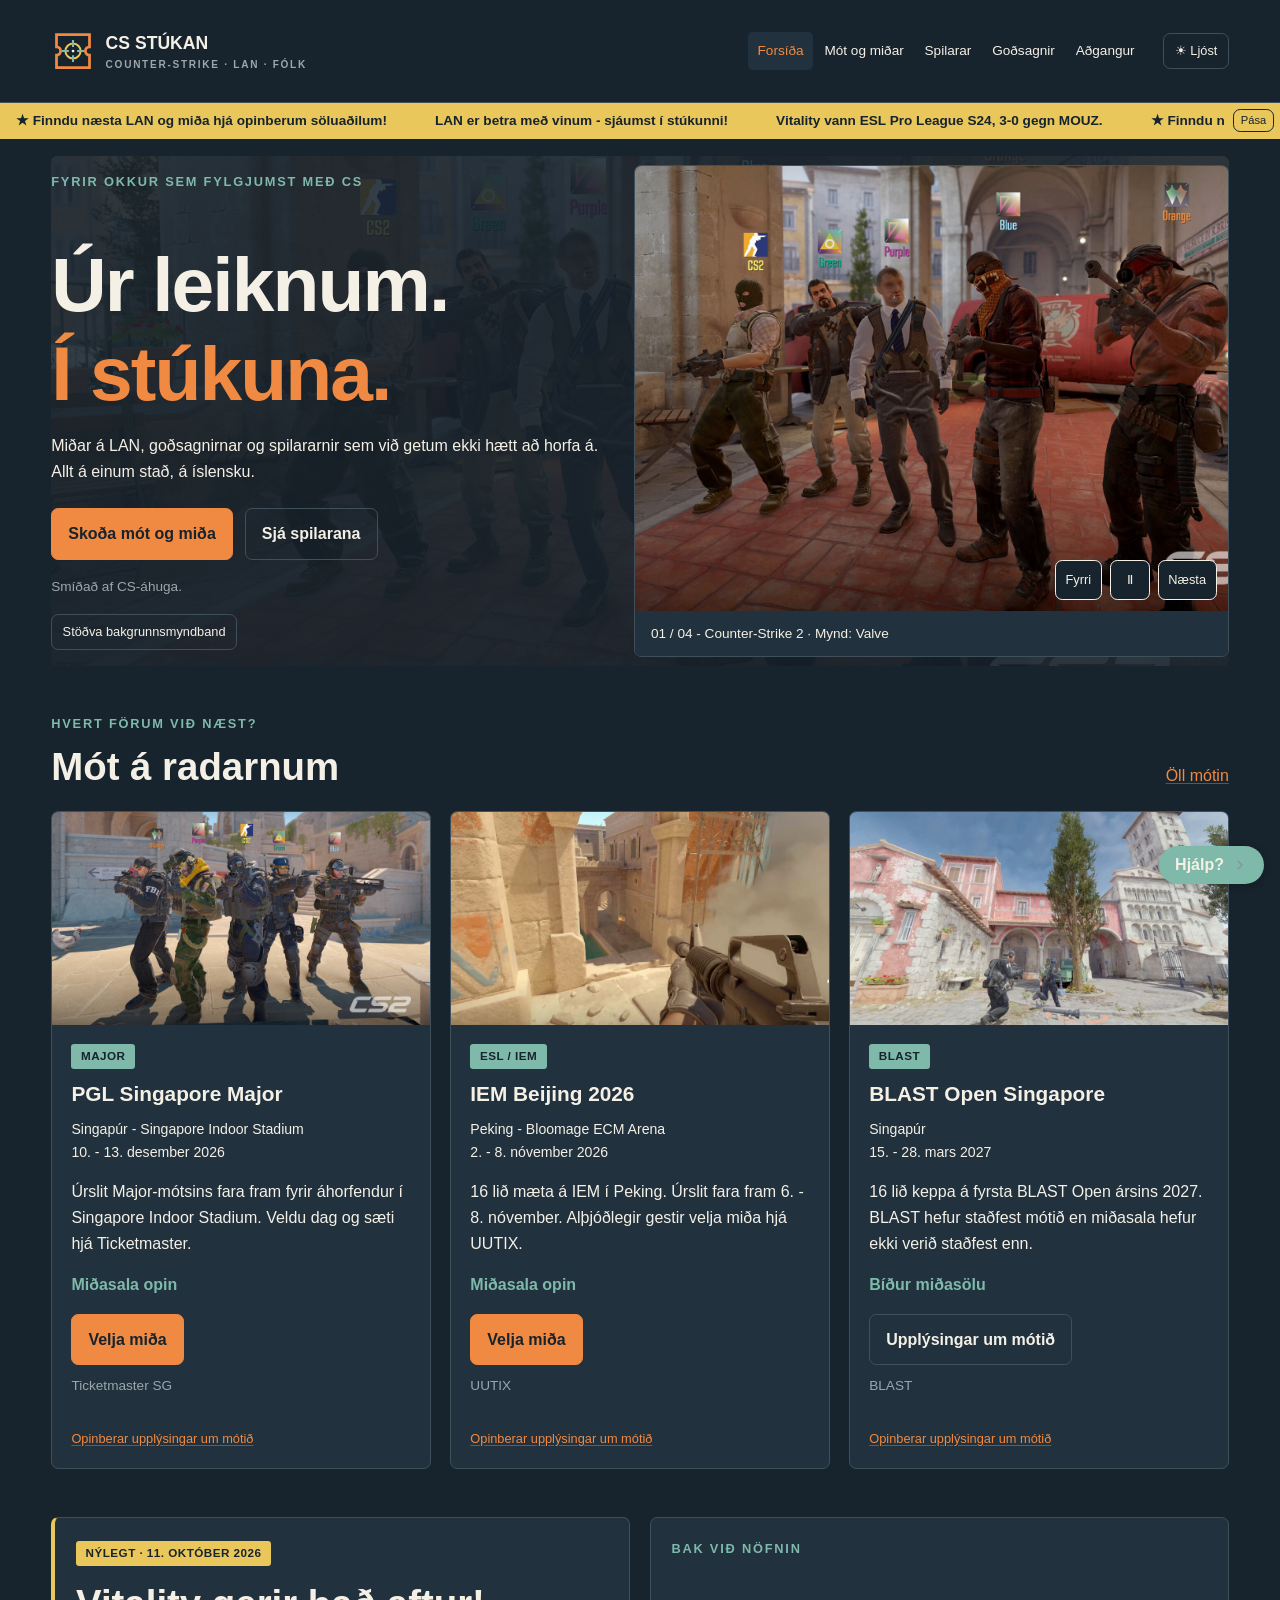
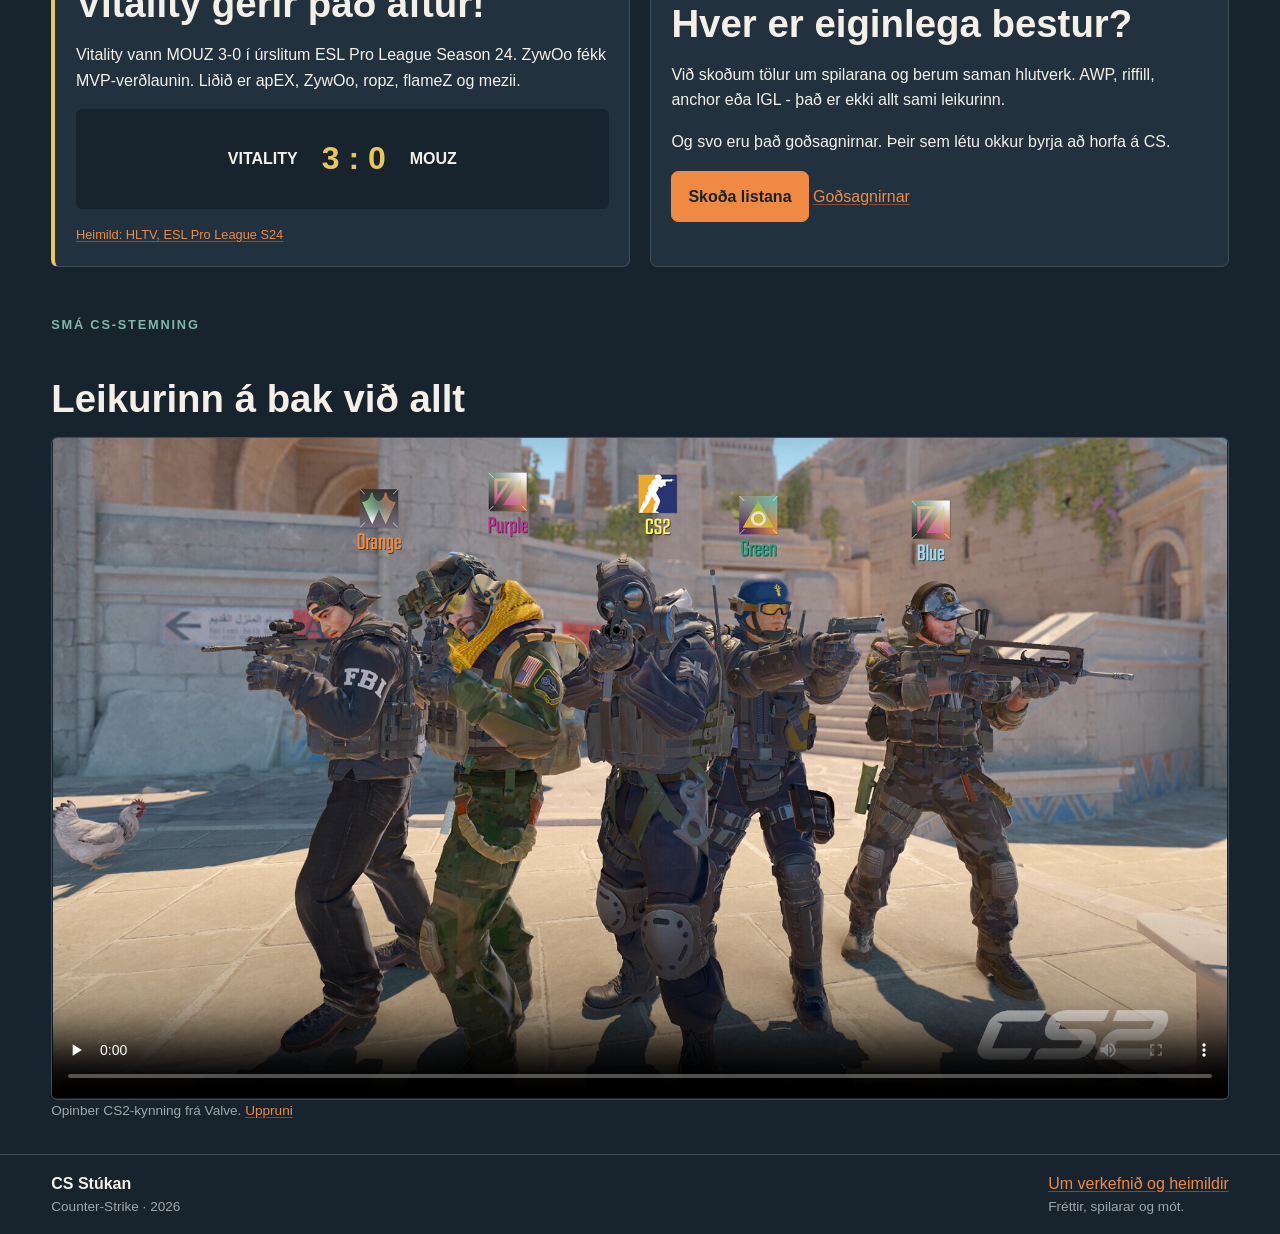
==== commit a8a61634: "Vista allar síður CS Stúkunnar með opinberri miðasölu og myndböndum" ====
--- a/index.html
+++ b/index.html
@@ -4,7 +4,7 @@
   <meta charset="UTF-8">
   <meta name="viewport" content="width=device-width, initial-scale=1">
   <meta name="color-scheme" content="light dark">
-  <meta name="description" content="CS Stúkan: íslenskt skólaverkefni um Counter-Strike, LAN-mót og spilarana á bak við leikinn.">
+  <meta name="description" content="CS Stúkan: Counter-Strike, LAN-mót og spilararnir á bak við leikinn.">
   <title>Forsíða | CS Stúkan</title>
   <link rel="icon" href="myndir/logo.svg" type="image/svg+xml">
   <link rel="stylesheet" href="styles.min.css">
@@ -16,7 +16,7 @@
   <a class="sleppa" href="#efni">Fara beint í efnið</a>
   <header class="siduhofud">
     <div class="rammi haus">
-      <a class="merki" href="index.html"><svg xmlns="http://www.w3.org/2000/svg" viewBox="0 0 64 64" role="img" aria-labelledby="logo-titill"><title id="logo-titill">CS Stúkan — einfalt miða- og skotmarksmerki</title><path d="M8 8h48v18a6 6 0 0 0 0 12v18H8V38a6 6 0 0 0 0-12Z" fill="#17232d" stroke="#f08a42" stroke-width="4"/><circle cx="32" cy="32" r="11" fill="none" stroke="#e9c75a" stroke-width="3"/><path d="M32 16v10m0 12v10M16 32h10m12 0h10" stroke="#7fb9aa" stroke-width="3"/><circle cx="32" cy="32" r="2" fill="#f5f0e6"/></svg><span>CS STÚKAN<small>Counter-Strike · LAN · fólk</small></span></a>
+      <a class="merki" href="index.html"><svg xmlns="http://www.w3.org/2000/svg" viewBox="0 0 64 64" role="img" aria-labelledby="logo-titill"><title id="logo-titill">CS Stúkan - einfalt miða- og skotmarksmerki</title><path d="M8 8h48v18a6 6 0 0 0 0 12v18H8V38a6 6 0 0 0 0-12Z" fill="#17232d" stroke="#f08a42" stroke-width="4"/><circle cx="32" cy="32" r="11" fill="none" stroke="#e9c75a" stroke-width="3"/><path d="M32 16v10m0 12v10M16 32h10m12 0h10" stroke="#7fb9aa" stroke-width="3"/><circle cx="32" cy="32" r="2" fill="#f5f0e6"/></svg><span>CS STÚKAN<small>Counter-Strike · LAN · fólk</small></span></a>
       <nav class="valmynd" aria-label="Aðalvalmynd"><a href="index.html" aria-current="page">Forsíða</a><a href="midar.html">Mót og miðar</a><a href="spilarar.html">Spilarar</a><a href="godsagnir.html">Goðsagnir</a><a href="adgangur.html">Aðgangur</a></nav>
       <button class="thema-hnappur" id="thema" type="button" aria-label="Skipta yfir í ljóst þema">☀ Ljóst</button>
       <details class="farsima-valmynd"><summary>☰ Valmynd</summary><nav class="farsima-listi" aria-label="Efnisyfirlit í farsíma"><a href="index.html" aria-current="page">Forsíða</a><a href="midar.html">Mót og miðar</a><a href="spilarar.html">Spilarar</a><a href="godsagnir.html">Goðsagnir</a><a href="adgangur.html">Aðgangur</a><a href="um.html">Um verkefnið</a></nav></details>
@@ -24,22 +24,22 @@
   </header>
   <div class="tilkynning" role="region" aria-label="Tilkynningar">
     <div class="tilkynning-braut"><div class="tilkynning-texti">
-      <span>★ Góður leikur. Gott verð. Miðar frá 4.900 kr. í sýnidæminu!</span><span>LAN er betra með vinum — sjáumst í stúkunni!</span><span>Vitality vann ESL Pro League S24, 3–0 gegn MOUZ.</span>
-      <span aria-hidden="true">★ Góður leikur. Gott verð. Miðar frá 4.900 kr. í sýnidæminu!</span><span aria-hidden="true">LAN er betra með vinum — sjáumst í stúkunni!</span><span aria-hidden="true">Vitality vann ESL Pro League S24, 3–0 gegn MOUZ.</span>
+      <span>★ Finndu næsta LAN og miða hjá opinberum söluaðilum!</span><span>LAN er betra með vinum - sjáumst í stúkunni!</span><span>Vitality vann ESL Pro League S24, 3-0 gegn MOUZ.</span>
+      <span aria-hidden="true">★ Finndu næsta LAN og miða hjá opinberum söluaðilum!</span><span aria-hidden="true">LAN er betra með vinum - sjáumst í stúkunni!</span><span aria-hidden="true">Vitality vann ESL Pro League S24, 3-0 gegn MOUZ.</span>
     </div></div><button id="pasa-tilkynningu" type="button" aria-pressed="false">Pása</button>
   </div>
   <main id="efni" class="rammi">
     
-<section class="forsida">
-  <div class="forsidu-texti"><p class="yfirskrift">Fyrir okkur sem fylgjumst með CS</p><h1>Úr leiknum.<br><span>Í stúkuna.</span></h1><p>Miðar á LAN, goðsagnirnar og spilararnir sem við getum ekki hætt að horfa á. Allt á einum stað, á íslensku.</p><div class="hnappar"><a href="midar.html" role="button">Skoða mót og miða ↗</a><a href="spilarar.html" role="button" class="hnappur-ljos">Sjá spilarana</a></div><p class="smatt" style="margin-top:1rem">Smíðað af CS-áhuga. Lokaverkefni í vefþróun.</p></div>
-  <figure class="forsidu-mynd"><img id="myndasyning" src="myndir/cs-1.jpg" alt="Skjámynd úr Counter-Strike 2" width="1920" height="1080"><div class="myndahnappar"><button id="mynd-fyrri" type="button" aria-label="Fyrri mynd">←</button><button id="mynd-pasa" type="button" aria-label="Stöðva myndasýningu" aria-pressed="false">Ⅱ</button><button id="mynd-naesta" type="button" aria-label="Næsta mynd">→</button></div><figcaption><span id="myndatexti">01 / 04 — Counter-Strike 2</span> · Mynd: Valve</figcaption></figure>
+<section class="forsida"><video id="bakgrunnsmyndband" class="bakgrunnsmyndband" muted loop playsinline preload="metadata" poster="myndir/cs-1.jpg" aria-hidden="true"><source src="myndbond/cs2-bakgrunnur.mp4" type="video/mp4"></video>
+  <div class="forsidu-texti"><p class="yfirskrift">Fyrir okkur sem fylgjumst með CS</p><h1>Úr leiknum.<br><span>Í stúkuna.</span></h1><p>Miðar á LAN, goðsagnirnar og spilararnir sem við getum ekki hætt að horfa á. Allt á einum stað, á íslensku.</p><div class="hnappar"><a href="midar.html" role="button">Skoða mót og miða </a><a href="spilarar.html" role="button" class="hnappur-ljos">Sjá spilarana</a></div><p class="smatt" style="margin-top:1rem">Smíðað af CS-áhuga.</p><button type="button" id="bakgrunns-pasa" class="thema-hnappur">Stöðva bakgrunnsmyndband</button></div>
+  <figure class="forsidu-mynd"><img id="myndasyning" src="myndir/cs-1.jpg" alt="Skjámynd úr Counter-Strike 2" width="1920" height="1080"><div class="myndahnappar"><button id="mynd-fyrri" type="button" aria-label="Fyrri mynd">Fyrri</button><button id="mynd-pasa" type="button" aria-label="Stöðva myndasýningu" aria-pressed="false">Ⅱ</button><button id="mynd-naesta" type="button" aria-label="Næsta mynd">Næsta</button></div><figcaption><span id="myndatexti">01 / 04 - Counter-Strike 2</span> · Mynd: Valve</figcaption></figure>
 </section>
-<section class="kafli"><div class="kafla-haus"><div><p class="yfirskrift">Hvert förum við næst?</p><h2>Mót á radarnum</h2></div><a href="midar.html">Öll mótin →</a></div><div class="thrir-dalkar"><article class="motskort"><img src="myndir/cs-2.jpg" alt="Skjámynd úr Counter-Strike 2" width="1920" height="1080" loading="lazy"><div class="kort-texti"><span class="merkimidi">MAJOR</span><h3>PGL Singapore Major</h3><p class="stadur">Singapúr<br>25. nóv. – 13. des. 2026</p><p>Stærsta sviðið, bestu liðin og Major-stemning. Mótið er í Singapúr í lok árs.</p><p class="verd">14.900 kr. <small>sýniverð</small></p><button type="button" data-mot="singapor">Velja miða ↗</button><a class="heimild" href="https://blast.tv/cs/tournaments/pgl-singapore-major-2026" target="_blank" rel="noopener">Opinberar upplýsingar um mótið ↗</a></div></article><article class="motskort"><img src="myndir/cs-3.jpg" alt="Skjámynd úr Counter-Strike 2" width="1920" height="1080" loading="lazy"><div class="kort-texti"><span class="merkimidi">BLAST</span><h3>BLAST Open Singapore</h3><p class="stadur">Singapúr<br>15. – 28. mars 2027</p><p>16 lið mæta á fyrsta BLAST Open ársins 2027. Fínt tilefni til að fylgjast með góðu CS.</p><p class="verd">9.900 kr. <small>sýniverð</small></p><button type="button" data-mot="blast">Velja miða ↗</button><a class="heimild" href="https://blast.tv/cs/news/premier-returns-to-singapore-in-2027" target="_blank" rel="noopener">Opinberar upplýsingar um mótið ↗</a></div></article><article class="motskort"><img src="myndir/cs-4.jpg" alt="Skjámynd úr Counter-Strike 2" width="1920" height="1080" loading="lazy"><div class="kort-texti"><span class="merkimidi">OKKAR LAN</span><h3>LAN-kvöld í Reykjavík</h3><p class="stadur">Reykjavík · uppbúið sýnimót<br>7. nóvember 2026 · sýnidæmi</p><p>Komdu með vinunum, taktu nokkra leiki og horfðu á úrslit. Einfalt LAN-kvöld búið til fyrir verkefnið.</p><p class="verd">4.900 kr. <small>sýniverð</small></p><button type="button" data-mot="lan">Velja miða ↗</button><p class="smatt">Ekki raunverulegur viðburður.</p></div></article></div></section>
-<div class="kafli tveir-dalkar"><article class="frett"><span class="merkimidi gulur">NÝLEGT · 11. OKTÓBER 2026</span><h2 style="margin-top:1rem">Vitality gerir það aftur!</h2><p>Vitality vann MOUZ 3–0 í úrslitum ESL Pro League Season 24. ZywOo fékk MVP-verðlaunin. Liðið er apEX, ZywOo, ropz, flameZ og mezii.</p><div class="urslit"><span>VITALITY</span><strong>3 : 0</strong><span>MOUZ</span></div><p class="heimild"><a href="https://www.hltv.org/events/8244/esl-pro-league-season-24">Heimild: HLTV, ESL Pro League S24 ↗</a></p></article><article><p class="yfirskrift">Bak við nöfnin</p><h2>Hver er eiginlega bestur?</h2><p>Við skoðum tölur um spilarana og berum saman hlutverk. AWP, riffill, anchor eða IGL — það er ekki allt sami leikurinn.</p><p>Og svo eru það goðsagnirnar. Þeir sem létu okkur byrja að horfa á CS.</p><div class="hnappar"><a href="spilarar.html" role="button">Skoða listana</a> <a href="godsagnir.html">Goðsagnirnar →</a></div></article></div>
-<section class="kafli"><p class="yfirskrift">Smá CS-stemning</p><h2>Leikurinn á bak við allt</h2><video class="myndband" controls preload="none" poster="myndir/cs-2.jpg"><source src="myndbond/cs2-kynning.mp4" type="video/mp4"><track kind="captions" src="myndbond/kynning-is.vtt" srclang="is" label="Íslensk lýsing"><p><a href="https://store.steampowered.com/app/730/CounterStrike_2/">Sjá kynninguna á Steam</a></p></video><p class="smatt">Opinber CS2-kynning frá Valve. <a href="https://store.steampowered.com/app/730/CounterStrike_2/">Uppruni ↗</a></p></section>
-<dialog id="mida-popup" aria-labelledby="mida-titill"><article><button class="lokun" type="button" id="loka-popup" aria-label="Loka miðavali">×</button><h2 id="mida-titill">Veldu miða</h2><p class="smatt">Sýnibókun — engin greiðsla og enginn raunverulegur miði.</p><form id="midaform"><input type="hidden" id="mot-id" name="mot"><label for="midategund">Tegund miða</label><select id="midategund" name="tegund"><option value="venjulegur">Venjulegur miði</option><option value="hopur">Hópmiði (4 eða fleiri, 10% afsláttur)</option><option value="vip">VIP (+5.000 kr. á miða)</option></select><label for="fjoldi">Fjöldi</label><input type="number" id="fjoldi" name="fjoldi" min="1" max="10" value="1" required><div id="hopskilyrdi" class="skilyrdi" hidden><label for="hopsnafn">Nafn hóps <input id="hopsnafn" name="hopsnafn" type="text" minlength="2" maxlength="40" disabled></label><small>Hópmiði krefst að lágmarki fjögurra miða.</small></div><div id="vipskilyrdi" class="skilyrdi" hidden><label for="vipdagur">Dagur heimsóknar <input id="vipdagur" name="vipdagur" type="date" disabled></label></div><label for="midanafn">Nafn á pöntun <input type="text" id="midanafn" name="nafn" minlength="2" maxlength="60" autocomplete="name" required></label><label for="midanetfang">Netfang <input type="email" id="midanetfang" name="netfang" autocomplete="email" required></label><p class="samtala">Samtals: <output id="midasamtala">0 kr.</output></p><label><input type="checkbox" name="stadfesting" required> Ég skil að þetta er sýnibókun án greiðslu.</label><button type="submit">Staðfesta sýnibókun</button><p id="mida-nidurstada" class="nidurstada" aria-live="polite" hidden></p></form></article></dialog>
+<section class="kafli"><div class="kafla-haus"><div><p class="yfirskrift">Hvert förum við næst?</p><h2>Mót á radarnum</h2></div><a href="midar.html">Öll mótin </a></div><div class="thrir-dalkar"><article class="motskort"><img src="myndir/cs-2.jpg" alt="Skjámynd úr Counter-Strike 2" width="1920" height="1080" loading="lazy"><div class="kort-texti"><span class="merkimidi">MAJOR</span><h3>PGL Singapore Major</h3><p class="stadur">Singapúr - Singapore Indoor Stadium<br>10. - 13. desember 2026</p><p>Úrslit Major-mótsins fara fram fyrir áhorfendur í Singapore Indoor Stadium. Veldu dag og sæti hjá Ticketmaster.</p><p class="midasala-stada">Miðasala opin</p><a href="https://main.login.ticketmaster.sg/activity/detail/26sg_pglcs2major" role="button" target="_blank" rel="noopener">Velja miða</a><p class="smatt">Ticketmaster SG</p><a class="heimild" href="https://www.pglesports.com/cs2/pgl-major-singapore-2026/" target="_blank" rel="noopener">Opinberar upplýsingar um mótið</a></div></article><article class="motskort"><img src="myndir/cs-4.jpg" alt="Skjámynd úr Counter-Strike 2" width="1920" height="1080" loading="lazy"><div class="kort-texti"><span class="merkimidi">ESL / IEM</span><h3>IEM Beijing 2026</h3><p class="stadur">Peking - Bloomage ECM Arena<br>2. - 8. nóvember 2026</p><p>16 lið mæta á IEM í Peking. Úrslit fara fram 6. - 8. nóvember. Alþjóðlegir gestir velja miða hjá UUTIX.</p><p class="midasala-stada">Miðasala opin</p><a href="https://www.uutix.com/detail?pId=3919" role="button" target="_blank" rel="noopener">Velja miða</a><p class="smatt">UUTIX</p><a class="heimild" href="https://pro.eslgaming.com/tour/cs/beijing/" target="_blank" rel="noopener">Opinberar upplýsingar um mótið</a></div></article><article class="motskort"><img src="myndir/cs-3.jpg" alt="Skjámynd úr Counter-Strike 2" width="1920" height="1080" loading="lazy"><div class="kort-texti"><span class="merkimidi">BLAST</span><h3>BLAST Open Singapore</h3><p class="stadur">Singapúr<br>15. - 28. mars 2027</p><p>16 lið keppa á fyrsta BLAST Open ársins 2027. BLAST hefur staðfest mótið en miðasala hefur ekki verið staðfest enn.</p><p class="midasala-stada">Bíður miðasölu</p><a href="https://blast.tv/cs/news/premier-returns-to-singapore-in-2027" role="button" class="hnappur-ljos" target="_blank" rel="noopener">Upplýsingar um mótið</a><p class="smatt">BLAST</p><a class="heimild" href="https://blast.tv/cs/news/premier-returns-to-singapore-in-2027" target="_blank" rel="noopener">Opinberar upplýsingar um mótið</a></div></article></div></section>
+<div class="kafli tveir-dalkar"><article class="frett"><span class="merkimidi gulur">NÝLEGT · 11. OKTÓBER 2026</span><h2 style="margin-top:1rem">Vitality gerir það aftur!</h2><p>Vitality vann MOUZ 3-0 í úrslitum ESL Pro League Season 24. ZywOo fékk MVP-verðlaunin. Liðið er apEX, ZywOo, ropz, flameZ og mezii.</p><div class="urslit"><span>VITALITY</span><strong>3 : 0</strong><span>MOUZ</span></div><p class="heimild"><a href="https://www.hltv.org/events/8244/esl-pro-league-season-24">Heimild: HLTV, ESL Pro League S24 </a></p></article><article><p class="yfirskrift">Bak við nöfnin</p><h2>Hver er eiginlega bestur?</h2><p>Við skoðum tölur um spilarana og berum saman hlutverk. AWP, riffill, anchor eða IGL - það er ekki allt sami leikurinn.</p><p>Og svo eru það goðsagnirnar. Þeir sem létu okkur byrja að horfa á CS.</p><div class="hnappar"><a href="spilarar.html" role="button">Skoða listana</a> <a href="godsagnir.html">Goðsagnirnar </a></div></article></div>
+<section class="kafli"><p class="yfirskrift">Smá CS-stemning</p><h2>Leikurinn á bak við allt</h2><video class="myndband" controls preload="none" poster="myndir/cs-2.jpg"><source src="myndbond/cs2-kynning.mp4" type="video/mp4"><track kind="captions" src="myndbond/kynning-is.vtt" srclang="is" label="Íslensk lýsing"><p><a href="https://store.steampowered.com/app/730/CounterStrike_2/">Sjá kynninguna á Steam</a></p></video><p class="smatt">Opinber CS2-kynning frá Valve. <a href="https://store.steampowered.com/app/730/CounterStrike_2/">Uppruni </a></p></section>
+
   </main>
-  <footer><div class="rammi fotur"><div><strong>CS Stúkan</strong><p class="smatt">Lokaverkefni í vefþróun · 2026</p></div><div><a href="um.html">Um verkefnið og heimildir</a><p class="smatt">Aðdáendavefur. Miðakaup og aðgangur eru sýnidæmi.</p></div></div></footer>
-  <details class="spjall"><summary>Hjálp?</summary><div class="spjall-inni"><h3>Hvað viltu vita?</h3><p>Hér er einfaldur hjálparkassi, eins og í CSS-glósunum.</p><label for="spjall-spurning">Veldu spurningu</label><select id="spjall-spurning"><option value="midar">Hvernig kaupi ég miða?</option><option value="adgangur">Hvernig stofna ég aðgang?</option><option value="tolur">Hvaðan koma tölurnar?</option></select><p id="spjall-svar" aria-live="polite">Farðu í „Mót og miðar“ og veldu „Velja miða“. Þetta er æfing án greiðslu.</p></div></details>
+  <footer><div class="rammi fotur"><div><strong>CS Stúkan</strong><p class="smatt">Counter-Strike · 2026</p></div><div><a href="um.html">Um verkefnið og heimildir</a><p class="smatt">Fréttir, spilarar og mót.</p></div></div></footer>
+  <details class="spjall"><summary>Hjálp?</summary><div class="spjall-inni"><h3>Hvað viltu vita?</h3><p>Hér finnurðu svör um miða, aðgang og tölfræði.</p><label for="spjall-spurning">Veldu spurningu</label><select id="spjall-spurning"><option value="midar">Hvernig kaupi ég miða?</option><option value="adgangur">Hvernig stofna ég aðgang?</option><option value="tolur">Hvaðan koma tölurnar?</option></select><p id="spjall-svar" aria-live="polite">Veldu „Velja miða“ á mótasíðunni. Miðakaup fara fram hjá opinberum söluaðila.</p></div></details>
 </body>
 </html>
--- a/styles.min.css
+++ b/styles.min.css
@@ -1 +1 @@
-@charset "UTF-8";/*! * Pico CSS ✨ v2.1.1 (https://picocss.com) * Copyright 2019-2025 - Licensed under MIT */:host,:root{--pico-font-family-emoji:"Apple Color Emoji","Segoe UI Emoji","Segoe UI Symbol","Noto Color Emoji";--pico-font-family-sans-serif:system-ui,"Segoe UI",Roboto,Oxygen,Ubuntu,Cantarell,Helvetica,Arial,"Helvetica Neue",sans-serif,var(--pico-font-family-emoji);--pico-font-family-monospace:ui-monospace,SFMono-Regular,"SF Mono",Menlo,Consolas,"Liberation Mono",monospace,var(--pico-font-family-emoji);--pico-font-family:var(--pico-font-family-sans-serif);--pico-line-height:1.5;--pico-font-weight:400;--pico-font-size:100%;--pico-text-underline-offset:0.1rem;--pico-border-radius:0.25rem;--pico-border-width:0.0625rem;--pico-outline-width:0.125rem;--pico-transition:0.2s ease-in-out;--pico-spacing:1rem;--pico-typography-spacing-vertical:1rem;--pico-block-spacing-vertical:var(--pico-spacing);--pico-block-spacing-horizontal:var(--pico-spacing);--pico-grid-column-gap:var(--pico-spacing);--pico-grid-row-gap:var(--pico-spacing);--pico-form-element-spacing-vertical:0.75rem;--pico-form-element-spacing-horizontal:1rem;--pico-group-box-shadow:0 0 0 rgba(0,0,0,0);--pico-group-box-shadow-focus-with-button:0 0 0 var(--pico-outline-width) var(--pico-primary-focus);--pico-group-box-shadow-focus-with-input:0 0 0 0.0625rem var(--pico-form-element-border-color);--pico-modal-overlay-backdrop-filter:blur(0.375rem);--pico-nav-element-spacing-vertical:1rem;--pico-nav-element-spacing-horizontal:0.5rem;--pico-nav-link-spacing-vertical:0.5rem;--pico-nav-link-spacing-horizontal:0.5rem;--pico-nav-breadcrumb-divider:">";--pico-icon-checkbox:url("data:image/svg+xml,%3Csvg xmlns='http://www.w3.org/2000/svg' width='24' height='24' viewBox='0 0 24 24' fill='none' stroke='rgb(255,255,255)' stroke-width='4' stroke-linecap='round' stroke-linejoin='round'%3E%3Cpolyline points='20 6 9 17 4 12'%3E%3C/polyline%3E%3C/svg%3E");--pico-icon-minus:url("data:image/svg+xml,%3Csvg xmlns='http://www.w3.org/2000/svg' width='24' height='24' viewBox='0 0 24 24' fill='none' stroke='rgb(255,255,255)' stroke-width='4' stroke-linecap='round' stroke-linejoin='round'%3E%3Cline x1='5' y1='12' x2='19' y2='12'%3E%3C/line%3E%3C/svg%3E");--pico-icon-chevron:url("data:image/svg+xml,%3Csvg xmlns='http://www.w3.org/2000/svg' width='24' height='24' viewBox='0 0 24 24' fill='none' stroke='rgb(136,145,164)' stroke-width='2' stroke-linecap='round' stroke-linejoin='round'%3E%3Cpolyline points='6 9 12 15 18 9'%3E%3C/polyline%3E%3C/svg%3E");--pico-icon-date:url("data:image/svg+xml,%3Csvg xmlns='http://www.w3.org/2000/svg' width='24' height='24' viewBox='0 0 24 24' fill='none' stroke='rgb(136,145,164)' stroke-width='2' stroke-linecap='round' stroke-linejoin='round'%3E%3Crect x='3' y='4' width='18' height='18' rx='2' ry='2'%3E%3C/rect%3E%3Cline x1='16' y1='2' x2='16' y2='6'%3E%3C/line%3E%3Cline x1='8' y1='2' x2='8' y2='6'%3E%3C/line%3E%3Cline x1='3' y1='10' x2='21' y2='10'%3E%3C/line%3E%3C/svg%3E");--pico-icon-time:url("data:image/svg+xml,%3Csvg xmlns='http://www.w3.org/2000/svg' width='24' height='24' viewBox='0 0 24 24' fill='none' stroke='rgb(136,145,164)' stroke-width='2' stroke-linecap='round' stroke-linejoin='round'%3E%3Ccircle cx='12' cy='12' r='10'%3E%3C/circle%3E%3Cpolyline points='12 6 12 12 16 14'%3E%3C/polyline%3E%3C/svg%3E");--pico-icon-search:url("data:image/svg+xml,%3Csvg xmlns='http://www.w3.org/2000/svg' width='24' height='24' viewBox='0 0 24 24' fill='none' stroke='rgb(136,145,164)' stroke-width='1.5' stroke-linecap='round' stroke-linejoin='round'%3E%3Ccircle cx='11' cy='11' r='8'%3E%3C/circle%3E%3Cline x1='21' y1='21' x2='16.65' y2='16.65'%3E%3C/line%3E%3C/svg%3E");--pico-icon-close:url("data:image/svg+xml,%3Csvg xmlns='http://www.w3.org/2000/svg' width='24' height='24' viewBox='0 0 24 24' fill='none' stroke='rgb(136,145,164)' stroke-width='3' stroke-linecap='round' stroke-linejoin='round'%3E%3Cline x1='18' y1='6' x2='6' y2='18'%3E%3C/line%3E%3Cline x1='6' y1='6' x2='18' y2='18'%3E%3C/line%3E%3C/svg%3E");--pico-icon-loading:url("data:image/svg+xml,%3Csvg fill='none' height='24' width='24' viewBox='0 0 24 24' xmlns='http://www.w3.org/2000/svg' %3E%3Cstyle%3E g %7B animation:rotate 2s linear infinite;transform-origin:center center;%7D circle %7B stroke-dasharray:75,100;stroke-dashoffset:-5;animation:dash 1.5s ease-in-out infinite;stroke-linecap:round;%7D @keyframes rotate %7B 0%25 %7B transform:rotate(0deg);%7D 100%25 %7B transform:rotate(360deg);%7D %7D @keyframes dash %7B 0%25 %7B stroke-dasharray:1,100;stroke-dashoffset:0;%7D 50%25 %7B stroke-dasharray:44.5,100;stroke-dashoffset:-17.5;%7D 100%25 %7B stroke-dasharray:44.5,100;stroke-dashoffset:-62;%7D %7D %3C/style%3E%3Cg%3E%3Ccircle cx='12' cy='12' r='10' fill='none' stroke='rgb(136,145,164)' stroke-width='4' /%3E%3C/g%3E%3C/svg%3E")}@media (min-width:576px){:host,:root{--pico-font-size:106.25%}}@media (min-width:768px){:host,:root{--pico-font-size:112.5%}}@media (min-width:1024px){:host,:root{--pico-font-size:118.75%}}@media (min-width:1280px){:host,:root{--pico-font-size:125%}}@media (min-width:1536px){:host,:root{--pico-font-size:131.25%}}a{--pico-text-decoration:underline}a.contrast,a.secondary{--pico-text-decoration:underline}small{--pico-font-size:0.875em}h1,h2,h3,h4,h5,h6{--pico-font-weight:700}h1{--pico-font-size:2rem;--pico-line-height:1.125;--pico-typography-spacing-top:3rem}h2{--pico-font-size:1.75rem;--pico-line-height:1.15;--pico-typography-spacing-top:2.625rem}h3{--pico-font-size:1.5rem;--pico-line-height:1.175;--pico-typography-spacing-top:2.25rem}h4{--pico-font-size:1.25rem;--pico-line-height:1.2;--pico-typography-spacing-top:1.874rem}h5{--pico-font-size:1.125rem;--pico-line-height:1.225;--pico-typography-spacing-top:1.6875rem}h6{--pico-font-size:1rem;--pico-line-height:1.25;--pico-typography-spacing-top:1.5rem}tfoot td,tfoot th,thead td,thead th{--pico-font-weight:600;--pico-border-width:0.1875rem}code,kbd,pre,samp{--pico-font-family:var(--pico-font-family-monospace)}kbd{--pico-font-weight:bolder}:where(select,textarea),input:not([type=submit],[type=button],[type=reset],[type=checkbox],[type=radio],[type=file]){--pico-outline-width:0.0625rem}[type=search]{--pico-border-radius:5rem}[type=checkbox],[type=radio]{--pico-border-width:0.125rem}[type=checkbox][role=switch]{--pico-border-width:0.1875rem}details.dropdown summary:not([role=button]){--pico-outline-width:0.0625rem}nav details.dropdown summary:focus-visible{--pico-outline-width:0.125rem}[role=search]{--pico-border-radius:5rem}[role=group]:has(button.secondary:focus,[type=submit].secondary:focus,[type=button].secondary:focus,[role=button].secondary:focus),[role=search]:has(button.secondary:focus,[type=submit].secondary:focus,[type=button].secondary:focus,[role=button].secondary:focus){--pico-group-box-shadow-focus-with-button:0 0 0 var(--pico-outline-width) var(--pico-secondary-focus)}[role=group]:has(button.contrast:focus,[type=submit].contrast:focus,[type=button].contrast:focus,[role=button].contrast:focus),[role=search]:has(button.contrast:focus,[type=submit].contrast:focus,[type=button].contrast:focus,[role=button].contrast:focus){--pico-group-box-shadow-focus-with-button:0 0 0 var(--pico-outline-width) var(--pico-contrast-focus)}[role=group] [role=button],[role=group] [type=button],[role=group] [type=submit],[role=group] button,[role=search] [role=button],[role=search] [type=button],[role=search] [type=submit],[role=search] button{--pico-form-element-spacing-horizontal:2rem}details summary[role=button]:not(.outline)::after{filter:brightness(0) invert(1)}[aria-busy=true]:not(input,select,textarea):is(button,[type=submit],[type=button],[type=reset],[role=button]):not(.outline)::before{filter:brightness(0) invert(1)}:host(:not([data-theme=dark])),:root:not([data-theme=dark]),[data-theme=light]{color-scheme:light;--pico-background-color:#fff;--pico-color:#373c44;--pico-text-selection-color:rgba(244,93,44,0.25);--pico-muted-color:#646b79;--pico-muted-border-color:rgb(231,234,239.5);--pico-primary:#bd3c13;--pico-primary-background:#d24317;--pico-primary-border:var(--pico-primary-background);--pico-primary-underline:rgba(189,60,19,0.5);--pico-primary-hover:#942d0d;--pico-primary-hover-background:#bd3c13;--pico-primary-hover-border:var(--pico-primary-hover-background);--pico-primary-hover-underline:var(--pico-primary-hover);--pico-primary-focus:rgba(244,93,44,0.5);--pico-primary-inverse:#fff;--pico-secondary:#5d6b89;--pico-secondary-background:#525f7a;--pico-secondary-border:var(--pico-secondary-background);--pico-secondary-underline:rgba(93,107,137,0.5);--pico-secondary-hover:#48536b;--pico-secondary-hover-background:#48536b;--pico-secondary-hover-border:var(--pico-secondary-hover-background);--pico-secondary-hover-underline:var(--pico-secondary-hover);--pico-secondary-focus:rgba(93,107,137,0.25);--pico-secondary-inverse:#fff;--pico-contrast:#181c25;--pico-contrast-background:#181c25;--pico-contrast-border:var(--pico-contrast-background);--pico-contrast-underline:rgba(24,28,37,0.5);--pico-contrast-hover:#000;--pico-contrast-hover-background:#000;--pico-contrast-hover-border:var(--pico-contrast-hover-background);--pico-contrast-hover-underline:var(--pico-secondary-hover);--pico-contrast-focus:rgba(93,107,137,0.25);--pico-contrast-inverse:#fff;--pico-box-shadow:0.0145rem 0.029rem 0.174rem rgba(129,145,181,0.01698),0.0335rem 0.067rem 0.402rem rgba(129,145,181,0.024),0.0625rem 0.125rem 0.75rem rgba(129,145,181,0.03),0.1125rem 0.225rem 1.35rem rgba(129,145,181,0.036),0.2085rem 0.417rem 2.502rem rgba(129,145,181,0.04302),0.5rem 1rem 6rem rgba(129,145,181,0.06),0 0 0 0.0625rem rgba(129,145,181,0.015);--pico-h1-color:#2d3138;--pico-h2-color:#373c44;--pico-h3-color:#424751;--pico-h4-color:#4d535e;--pico-h5-color:#5c6370;--pico-h6-color:#646b79;--pico-mark-background-color:rgb(252.5,230.5,191.5);--pico-mark-color:#0f1114;--pico-ins-color:rgb(28.5,105.5,84);--pico-del-color:rgb(136,56.5,53);--pico-blockquote-border-color:var(--pico-muted-border-color);--pico-blockquote-footer-color:var(--pico-muted-color);--pico-button-box-shadow:0 0 0 rgba(0,0,0,0);--pico-button-hover-box-shadow:0 0 0 rgba(0,0,0,0);--pico-table-border-color:var(--pico-muted-border-color);--pico-table-row-stripped-background-color:rgba(111,120,135,0.0375);--pico-code-background-color:rgb(243,244.5,246.75);--pico-code-color:#646b79;--pico-code-kbd-background-color:var(--pico-color);--pico-code-kbd-color:var(--pico-background-color);--pico-form-element-background-color:rgb(251,251.5,252.25);--pico-form-element-selected-background-color:#dfe3eb;--pico-form-element-border-color:#cfd5e2;--pico-form-element-color:#23262c;--pico-form-element-placeholder-color:var(--pico-muted-color);--pico-form-element-active-background-color:#fff;--pico-form-element-active-border-color:var(--pico-primary-border);--pico-form-element-focus-color:var(--pico-primary-border);--pico-form-element-disabled-opacity:0.5;--pico-form-element-invalid-border-color:rgb(183.5,105.5,106.5);--pico-form-element-invalid-active-border-color:rgb(200.25,79.25,72.25);--pico-form-element-invalid-focus-color:var(--pico-form-element-invalid-active-border-color);--pico-form-element-valid-border-color:rgb(76,154.5,137.5);--pico-form-element-valid-active-border-color:rgb(39,152.75,118.75);--pico-form-element-valid-focus-color:var(--pico-form-element-valid-active-border-color);--pico-switch-background-color:#bfc7d9;--pico-switch-checked-background-color:var(--pico-primary-background);--pico-switch-color:#fff;--pico-switch-thumb-box-shadow:0 0 0 rgba(0,0,0,0);--pico-range-border-color:#dfe3eb;--pico-range-active-border-color:#bfc7d9;--pico-range-thumb-border-color:var(--pico-background-color);--pico-range-thumb-color:var(--pico-secondary-background);--pico-range-thumb-active-color:var(--pico-primary-background);--pico-accordion-border-color:var(--pico-muted-border-color);--pico-accordion-active-summary-color:var(--pico-primary-hover);--pico-accordion-close-summary-color:var(--pico-color);--pico-accordion-open-summary-color:var(--pico-muted-color);--pico-card-background-color:var(--pico-background-color);--pico-card-border-color:var(--pico-muted-border-color);--pico-card-box-shadow:var(--pico-box-shadow);--pico-card-sectioning-background-color:rgb(251,251.5,252.25);--pico-dropdown-background-color:#fff;--pico-dropdown-border-color:#eff1f4;--pico-dropdown-box-shadow:var(--pico-box-shadow);--pico-dropdown-color:var(--pico-color);--pico-dropdown-hover-background-color:#eff1f4;--pico-loading-spinner-opacity:0.5;--pico-modal-overlay-background-color:rgba(232,234,237,0.75);--pico-progress-background-color:#dfe3eb;--pico-progress-color:var(--pico-primary-background);--pico-tooltip-background-color:var(--pico-contrast-background);--pico-tooltip-color:var(--pico-contrast-inverse);--pico-icon-valid:url("data:image/svg+xml,%3Csvg xmlns='http://www.w3.org/2000/svg' width='24' height='24' viewBox='0 0 24 24' fill='none' stroke='rgb(76,154.5,137.5)' stroke-width='2' stroke-linecap='round' stroke-linejoin='round'%3E%3Cpolyline points='20 6 9 17 4 12'%3E%3C/polyline%3E%3C/svg%3E");--pico-icon-invalid:url("data:image/svg+xml,%3Csvg xmlns='http://www.w3.org/2000/svg' width='24' height='24' viewBox='0 0 24 24' fill='none' stroke='rgb(200.25,79.25,72.25)' stroke-width='2' stroke-linecap='round' stroke-linejoin='round'%3E%3Ccircle cx='12' cy='12' r='10'%3E%3C/circle%3E%3Cline x1='12' y1='8' x2='12' y2='12'%3E%3C/line%3E%3Cline x1='12' y1='16' x2='12.01' y2='16'%3E%3C/line%3E%3C/svg%3E")}:host(:not([data-theme=dark])) input:is([type=submit],[type=button],[type=reset],[type=checkbox],[type=radio],[type=file]),:root:not([data-theme=dark]) input:is([type=submit],[type=button],[type=reset],[type=checkbox],[type=radio],[type=file]),[data-theme=light] input:is([type=submit],[type=button],[type=reset],[type=checkbox],[type=radio],[type=file]){--pico-form-element-focus-color:var(--pico-primary-focus)}@media only screen and (prefers-color-scheme:dark){:host(:not([data-theme])),:root:not([data-theme]){color-scheme:dark;--pico-background-color:rgb(19,22.5,30.5);--pico-color:#c2c7d0;--pico-text-selection-color:rgba(245,107,61,0.1875);--pico-muted-color:#7b8495;--pico-muted-border-color:#202632;--pico-primary:#f56b3d;--pico-primary-background:#d24317;--pico-primary-border:var(--pico-primary-background);--pico-primary-underline:rgba(245,107,61,0.5);--pico-primary-hover:#f8a283;--pico-primary-hover-background:#e74b1a;--pico-primary-hover-border:var(--pico-primary-hover-background);--pico-primary-hover-underline:var(--pico-primary-hover);--pico-primary-focus:rgba(245,107,61,0.375);--pico-primary-inverse:#fff;--pico-secondary:#969eaf;--pico-secondary-background:#525f7a;--pico-secondary-border:var(--pico-secondary-background);--pico-secondary-underline:rgba(150,158,175,0.5);--pico-secondary-hover:#b3b9c5;--pico-secondary-hover-background:#5d6b89;--pico-secondary-hover-border:var(--pico-secondary-hover-background);--pico-secondary-hover-underline:var(--pico-secondary-hover);--pico-secondary-focus:rgba(144,158,190,0.25);--pico-secondary-inverse:#fff;--pico-contrast:#dfe3eb;--pico-contrast-background:#eff1f4;--pico-contrast-border:var(--pico-contrast-background);--pico-contrast-underline:rgba(223,227,235,0.5);--pico-contrast-hover:#fff;--pico-contrast-hover-background:#fff;--pico-contrast-hover-border:var(--pico-contrast-hover-background);--pico-contrast-hover-underline:var(--pico-contrast-hover);--pico-contrast-focus:rgba(207,213,226,0.25);--pico-contrast-inverse:#000;--pico-box-shadow:0.0145rem 0.029rem 0.174rem rgba(7,8.5,12,0.01698),0.0335rem 0.067rem 0.402rem rgba(7,8.5,12,0.024),0.0625rem 0.125rem 0.75rem rgba(7,8.5,12,0.03),0.1125rem 0.225rem 1.35rem rgba(7,8.5,12,0.036),0.2085rem 0.417rem 2.502rem rgba(7,8.5,12,0.04302),0.5rem 1rem 6rem rgba(7,8.5,12,0.06),0 0 0 0.0625rem rgba(7,8.5,12,0.015);--pico-h1-color:#f0f1f3;--pico-h2-color:#e0e3e7;--pico-h3-color:#c2c7d0;--pico-h4-color:#b3b9c5;--pico-h5-color:#a4acba;--pico-h6-color:#8891a4;--pico-mark-background-color:#014063;--pico-mark-color:#fff;--pico-ins-color:#62af9a;--pico-del-color:rgb(205.5,126,123);--pico-blockquote-border-color:var(--pico-muted-border-color);--pico-blockquote-footer-color:var(--pico-muted-color);--pico-button-box-shadow:0 0 0 rgba(0,0,0,0);--pico-button-hover-box-shadow:0 0 0 rgba(0,0,0,0);--pico-table-border-color:var(--pico-muted-border-color);--pico-table-row-stripped-background-color:rgba(111,120,135,0.0375);--pico-code-background-color:rgb(26,30.5,40.25);--pico-code-color:#8891a4;--pico-code-kbd-background-color:var(--pico-color);--pico-code-kbd-color:var(--pico-background-color);--pico-form-element-background-color:rgb(28,33,43.5);--pico-form-element-selected-background-color:#2a3140;--pico-form-element-border-color:#2a3140;--pico-form-element-color:#e0e3e7;--pico-form-element-placeholder-color:#8891a4;--pico-form-element-active-background-color:rgb(26,30.5,40.25);--pico-form-element-active-border-color:var(--pico-primary-border);--pico-form-element-focus-color:var(--pico-primary-border);--pico-form-element-disabled-opacity:0.5;--pico-form-element-invalid-border-color:rgb(149.5,74,80);--pico-form-element-invalid-active-border-color:rgb(183.25,63.5,59);--pico-form-element-invalid-focus-color:var(--pico-form-element-invalid-active-border-color);--pico-form-element-valid-border-color:#2a7b6f;--pico-form-element-valid-active-border-color:rgb(22,137,105.5);--pico-form-element-valid-focus-color:var(--pico-form-element-valid-active-border-color);--pico-switch-background-color:#333c4e;--pico-switch-checked-background-color:var(--pico-primary-background);--pico-switch-color:#fff;--pico-switch-thumb-box-shadow:0 0 0 rgba(0,0,0,0);--pico-range-border-color:#202632;--pico-range-active-border-color:#2a3140;--pico-range-thumb-border-color:var(--pico-background-color);--pico-range-thumb-color:var(--pico-secondary-background);--pico-range-thumb-active-color:var(--pico-primary-background);--pico-accordion-border-color:var(--pico-muted-border-color);--pico-accordion-active-summary-color:var(--pico-primary-hover);--pico-accordion-close-summary-color:var(--pico-color);--pico-accordion-open-summary-color:var(--pico-muted-color);--pico-card-background-color:#181c25;--pico-card-border-color:var(--pico-card-background-color);--pico-card-box-shadow:var(--pico-box-shadow);--pico-card-sectioning-background-color:rgb(26,30.5,40.25);--pico-dropdown-background-color:#181c25;--pico-dropdown-border-color:#202632;--pico-dropdown-box-shadow:var(--pico-box-shadow);--pico-dropdown-color:var(--pico-color);--pico-dropdown-hover-background-color:#202632;--pico-loading-spinner-opacity:0.5;--pico-modal-overlay-background-color:rgba(7.5,8.5,10,0.75);--pico-progress-background-color:#202632;--pico-progress-color:var(--pico-primary-background);--pico-tooltip-background-color:var(--pico-contrast-background);--pico-tooltip-color:var(--pico-contrast-inverse);--pico-icon-valid:url("data:image/svg+xml,%3Csvg xmlns='http://www.w3.org/2000/svg' width='24' height='24' viewBox='0 0 24 24' fill='none' stroke='rgb(42,123,111)' stroke-width='2' stroke-linecap='round' stroke-linejoin='round'%3E%3Cpolyline points='20 6 9 17 4 12'%3E%3C/polyline%3E%3C/svg%3E");--pico-icon-invalid:url("data:image/svg+xml,%3Csvg xmlns='http://www.w3.org/2000/svg' width='24' height='24' viewBox='0 0 24 24' fill='none' stroke='rgb(149.5,74,80)' stroke-width='2' stroke-linecap='round' stroke-linejoin='round'%3E%3Ccircle cx='12' cy='12' r='10'%3E%3C/circle%3E%3Cline x1='12' y1='8' x2='12' y2='12'%3E%3C/line%3E%3Cline x1='12' y1='16' x2='12.01' y2='16'%3E%3C/line%3E%3C/svg%3E")}:host(:not([data-theme])) input:is([type=submit],[type=button],[type=reset],[type=checkbox],[type=radio],[type=file]),:root:not([data-theme]) input:is([type=submit],[type=button],[type=reset],[type=checkbox],[type=radio],[type=file]){--pico-form-element-focus-color:var(--pico-primary-focus)}:host(:not([data-theme])) details summary[role=button].contrast:not(.outline)::after,:root:not([data-theme]) details summary[role=button].contrast:not(.outline)::after{filter:brightness(0)}:host(:not([data-theme])) [aria-busy=true]:not(input,select,textarea).contrast:is(button,[type=submit],[type=button],[type=reset],[role=button]):not(.outline)::before,:root:not([data-theme]) [aria-busy=true]:not(input,select,textarea).contrast:is(button,[type=submit],[type=button],[type=reset],[role=button]):not(.outline)::before{filter:brightness(0)}}[data-theme=dark]{color-scheme:dark;--pico-background-color:rgb(19,22.5,30.5);--pico-color:#c2c7d0;--pico-text-selection-color:rgba(245,107,61,0.1875);--pico-muted-color:#7b8495;--pico-muted-border-color:#202632;--pico-primary:#f56b3d;--pico-primary-background:#d24317;--pico-primary-border:var(--pico-primary-background);--pico-primary-underline:rgba(245,107,61,0.5);--pico-primary-hover:#f8a283;--pico-primary-hover-background:#e74b1a;--pico-primary-hover-border:var(--pico-primary-hover-background);--pico-primary-hover-underline:var(--pico-primary-hover);--pico-primary-focus:rgba(245,107,61,0.375);--pico-primary-inverse:#fff;--pico-secondary:#969eaf;--pico-secondary-background:#525f7a;--pico-secondary-border:var(--pico-secondary-background);--pico-secondary-underline:rgba(150,158,175,0.5);--pico-secondary-hover:#b3b9c5;--pico-secondary-hover-background:#5d6b89;--pico-secondary-hover-border:var(--pico-secondary-hover-background);--pico-secondary-hover-underline:var(--pico-secondary-hover);--pico-secondary-focus:rgba(144,158,190,0.25);--pico-secondary-inverse:#fff;--pico-contrast:#dfe3eb;--pico-contrast-background:#eff1f4;--pico-contrast-border:var(--pico-contrast-background);--pico-contrast-underline:rgba(223,227,235,0.5);--pico-contrast-hover:#fff;--pico-contrast-hover-background:#fff;--pico-contrast-hover-border:var(--pico-contrast-hover-background);--pico-contrast-hover-underline:var(--pico-contrast-hover);--pico-contrast-focus:rgba(207,213,226,0.25);--pico-contrast-inverse:#000;--pico-box-shadow:0.0145rem 0.029rem 0.174rem rgba(7,8.5,12,0.01698),0.0335rem 0.067rem 0.402rem rgba(7,8.5,12,0.024),0.0625rem 0.125rem 0.75rem rgba(7,8.5,12,0.03),0.1125rem 0.225rem 1.35rem rgba(7,8.5,12,0.036),0.2085rem 0.417rem 2.502rem rgba(7,8.5,12,0.04302),0.5rem 1rem 6rem rgba(7,8.5,12,0.06),0 0 0 0.0625rem rgba(7,8.5,12,0.015);--pico-h1-color:#f0f1f3;--pico-h2-color:#e0e3e7;--pico-h3-color:#c2c7d0;--pico-h4-color:#b3b9c5;--pico-h5-color:#a4acba;--pico-h6-color:#8891a4;--pico-mark-background-color:#014063;--pico-mark-color:#fff;--pico-ins-color:#62af9a;--pico-del-color:rgb(205.5,126,123);--pico-blockquote-border-color:var(--pico-muted-border-color);--pico-blockquote-footer-color:var(--pico-muted-color);--pico-button-box-shadow:0 0 0 rgba(0,0,0,0);--pico-button-hover-box-shadow:0 0 0 rgba(0,0,0,0);--pico-table-border-color:var(--pico-muted-border-color);--pico-table-row-stripped-background-color:rgba(111,120,135,0.0375);--pico-code-background-color:rgb(26,30.5,40.25);--pico-code-color:#8891a4;--pico-code-kbd-background-color:var(--pico-color);--pico-code-kbd-color:var(--pico-background-color);--pico-form-element-background-color:rgb(28,33,43.5);--pico-form-element-selected-background-color:#2a3140;--pico-form-element-border-color:#2a3140;--pico-form-element-color:#e0e3e7;--pico-form-element-placeholder-color:#8891a4;--pico-form-element-active-background-color:rgb(26,30.5,40.25);--pico-form-element-active-border-color:var(--pico-primary-border);--pico-form-element-focus-color:var(--pico-primary-border);--pico-form-element-disabled-opacity:0.5;--pico-form-element-invalid-border-color:rgb(149.5,74,80);--pico-form-element-invalid-active-border-color:rgb(183.25,63.5,59);--pico-form-element-invalid-focus-color:var(--pico-form-element-invalid-active-border-color);--pico-form-element-valid-border-color:#2a7b6f;--pico-form-element-valid-active-border-color:rgb(22,137,105.5);--pico-form-element-valid-focus-color:var(--pico-form-element-valid-active-border-color);--pico-switch-background-color:#333c4e;--pico-switch-checked-background-color:var(--pico-primary-background);--pico-switch-color:#fff;--pico-switch-thumb-box-shadow:0 0 0 rgba(0,0,0,0);--pico-range-border-color:#202632;--pico-range-active-border-color:#2a3140;--pico-range-thumb-border-color:var(--pico-background-color);--pico-range-thumb-color:var(--pico-secondary-background);--pico-range-thumb-active-color:var(--pico-primary-background);--pico-accordion-border-color:var(--pico-muted-border-color);--pico-accordion-active-summary-color:var(--pico-primary-hover);--pico-accordion-close-summary-color:var(--pico-color);--pico-accordion-open-summary-color:var(--pico-muted-color);--pico-card-background-color:#181c25;--pico-card-border-color:var(--pico-card-background-color);--pico-card-box-shadow:var(--pico-box-shadow);--pico-card-sectioning-background-color:rgb(26,30.5,40.25);--pico-dropdown-background-color:#181c25;--pico-dropdown-border-color:#202632;--pico-dropdown-box-shadow:var(--pico-box-shadow);--pico-dropdown-color:var(--pico-color);--pico-dropdown-hover-background-color:#202632;--pico-loading-spinner-opacity:0.5;--pico-modal-overlay-background-color:rgba(7.5,8.5,10,0.75);--pico-progress-background-color:#202632;--pico-progress-color:var(--pico-primary-background);--pico-tooltip-background-color:var(--pico-contrast-background);--pico-tooltip-color:var(--pico-contrast-inverse);--pico-icon-valid:url("data:image/svg+xml,%3Csvg xmlns='http://www.w3.org/2000/svg' width='24' height='24' viewBox='0 0 24 24' fill='none' stroke='rgb(42,123,111)' stroke-width='2' stroke-linecap='round' stroke-linejoin='round'%3E%3Cpolyline points='20 6 9 17 4 12'%3E%3C/polyline%3E%3C/svg%3E");--pico-icon-invalid:url("data:image/svg+xml,%3Csvg xmlns='http://www.w3.org/2000/svg' width='24' height='24' viewBox='0 0 24 24' fill='none' stroke='rgb(149.5,74,80)' stroke-width='2' stroke-linecap='round' stroke-linejoin='round'%3E%3Ccircle cx='12' cy='12' r='10'%3E%3C/circle%3E%3Cline x1='12' y1='8' x2='12' y2='12'%3E%3C/line%3E%3Cline x1='12' y1='16' x2='12.01' y2='16'%3E%3C/line%3E%3C/svg%3E")}[data-theme=dark] input:is([type=submit],[type=button],[type=reset],[type=checkbox],[type=radio],[type=file]){--pico-form-element-focus-color:var(--pico-primary-focus)}[data-theme=dark] details summary[role=button].contrast:not(.outline)::after{filter:brightness(0)}[data-theme=dark] [aria-busy=true]:not(input,select,textarea).contrast:is(button,[type=submit],[type=button],[type=reset],[role=button]):not(.outline)::before{filter:brightness(0)}[type=checkbox],[type=radio],[type=range],progress{accent-color:var(--pico-primary)}*,::after,::before{box-sizing:border-box;background-repeat:no-repeat}::after,::before{text-decoration:inherit;vertical-align:inherit}:where(:host),:where(:root){-webkit-tap-highlight-color:transparent;-webkit-text-size-adjust:100%;-moz-text-size-adjust:100%;text-size-adjust:100%;background-color:var(--pico-background-color);color:var(--pico-color);font-weight:var(--pico-font-weight);font-size:var(--pico-font-size);line-height:var(--pico-line-height);font-family:var(--pico-font-family);text-underline-offset:var(--pico-text-underline-offset);text-rendering:optimizeLegibility;overflow-wrap:break-word;-moz-tab-size:4;-o-tab-size:4;tab-size:4}body{width:100%;margin:0}main{display:block}body>footer,body>header,body>main{padding-block:var(--pico-block-spacing-vertical)}section{margin-bottom:var(--pico-block-spacing-vertical)}.container,.container-fluid{width:100%;margin-right:auto;margin-left:auto;padding-right:var(--pico-spacing);padding-left:var(--pico-spacing)}@media (min-width:576px){.container{max-width:510px;padding-right:0;padding-left:0}}@media (min-width:768px){.container{max-width:700px}}@media (min-width:1024px){.container{max-width:950px}}@media (min-width:1280px){.container{max-width:1200px}}@media (min-width:1536px){.container{max-width:1450px}}.grid{grid-column-gap:var(--pico-grid-column-gap);grid-row-gap:var(--pico-grid-row-gap);display:grid;grid-template-columns:1fr}@media (min-width:768px){.grid{grid-template-columns:repeat(auto-fit,minmax(0%,1fr))}}.grid>*{min-width:0}.overflow-auto{overflow:auto}b,strong{font-weight:bolder}sub,sup{position:relative;font-size:.75em;line-height:0;vertical-align:baseline}sub{bottom:-.25em}sup{top:-.5em}address,blockquote,dl,ol,p,pre,table,ul{margin-top:0;margin-bottom:var(--pico-typography-spacing-vertical);color:var(--pico-color);font-style:normal;font-weight:var(--pico-font-weight)}h1,h2,h3,h4,h5,h6{margin-top:0;margin-bottom:var(--pico-typography-spacing-vertical);color:var(--pico-color);font-weight:var(--pico-font-weight);font-size:var(--pico-font-size);line-height:var(--pico-line-height);font-family:var(--pico-font-family)}h1{--pico-color:var(--pico-h1-color)}h2{--pico-color:var(--pico-h2-color)}h3{--pico-color:var(--pico-h3-color)}h4{--pico-color:var(--pico-h4-color)}h5{--pico-color:var(--pico-h5-color)}h6{--pico-color:var(--pico-h6-color)}:where(article,address,blockquote,dl,figure,form,ol,p,pre,table,ul)~:is(h1,h2,h3,h4,h5,h6){margin-top:var(--pico-typography-spacing-top)}p{margin-bottom:var(--pico-typography-spacing-vertical)}hgroup{margin-bottom:var(--pico-typography-spacing-vertical)}hgroup>*{margin-top:0;margin-bottom:0}hgroup>:not(:first-child):last-child{--pico-color:var(--pico-muted-color);--pico-font-weight:unset;font-size:1rem}:where(ol,ul) li{margin-bottom:calc(var(--pico-typography-spacing-vertical) * .25)}:where(dl,ol,ul):where(dl,ol,ul){margin:0;margin-top:calc(var(--pico-typography-spacing-vertical) * .25)}ul li{list-style:square}mark{padding:.125rem .25rem;background-color:var(--pico-mark-background-color);color:var(--pico-mark-color);vertical-align:baseline}blockquote{display:block;margin:var(--pico-typography-spacing-vertical) 0;padding:var(--pico-spacing);border-right:none;border-left:.25rem solid var(--pico-blockquote-border-color);border-inline-start:0.25rem solid var(--pico-blockquote-border-color);border-inline-end:none}blockquote footer{margin-top:calc(var(--pico-typography-spacing-vertical) * .5);color:var(--pico-blockquote-footer-color)}abbr[title]{border-bottom:1px dotted;text-decoration:none;cursor:help}ins{color:var(--pico-ins-color);text-decoration:none}del{color:var(--pico-del-color)}::-moz-selection{background-color:var(--pico-text-selection-color)}::selection{background-color:var(--pico-text-selection-color)}:where(a:not([role=button])),[role=link]{--pico-color:var(--pico-primary);--pico-background-color:transparent;--pico-underline:var(--pico-primary-underline);outline:0;background-color:var(--pico-background-color);color:var(--pico-color);-webkit-text-decoration:var(--pico-text-decoration);text-decoration:var(--pico-text-decoration);text-decoration-color:var(--pico-underline);text-underline-offset:0.125em;transition:background-color var(--pico-transition),color var(--pico-transition),box-shadow var(--pico-transition),-webkit-text-decoration var(--pico-transition);transition:background-color var(--pico-transition),color var(--pico-transition),text-decoration var(--pico-transition),box-shadow var(--pico-transition);transition:background-color var(--pico-transition),color var(--pico-transition),text-decoration var(--pico-transition),box-shadow var(--pico-transition),-webkit-text-decoration var(--pico-transition)}:where(a:not([role=button])):is([aria-current]:not([aria-current=false]),:hover,:active,:focus),[role=link]:is([aria-current]:not([aria-current=false]),:hover,:active,:focus){--pico-color:var(--pico-primary-hover);--pico-underline:var(--pico-primary-hover-underline);--pico-text-decoration:underline}:where(a:not([role=button])):focus-visible,[role=link]:focus-visible{box-shadow:0 0 0 var(--pico-outline-width) var(--pico-primary-focus)}:where(a:not([role=button])).secondary,[role=link].secondary{--pico-color:var(--pico-secondary);--pico-underline:var(--pico-secondary-underline)}:where(a:not([role=button])).secondary:is([aria-current]:not([aria-current=false]),:hover,:active,:focus),[role=link].secondary:is([aria-current]:not([aria-current=false]),:hover,:active,:focus){--pico-color:var(--pico-secondary-hover);--pico-underline:var(--pico-secondary-hover-underline)}:where(a:not([role=button])).contrast,[role=link].contrast{--pico-color:var(--pico-contrast);--pico-underline:var(--pico-contrast-underline)}:where(a:not([role=button])).contrast:is([aria-current]:not([aria-current=false]),:hover,:active,:focus),[role=link].contrast:is([aria-current]:not([aria-current=false]),:hover,:active,:focus){--pico-color:var(--pico-contrast-hover);--pico-underline:var(--pico-contrast-hover-underline)}a[role=button]{display:inline-block}button{margin:0;overflow:visible;font-family:inherit;text-transform:none}[type=button],[type=reset],[type=submit],button{-webkit-appearance:button}[role=button],[type=button],[type=file]::file-selector-button,[type=reset],[type=submit],button{--pico-background-color:var(--pico-primary-background);--pico-border-color:var(--pico-primary-border);--pico-color:var(--pico-primary-inverse);--pico-box-shadow:var(--pico-button-box-shadow,0 0 0 rgba(0,0,0,0));padding:var(--pico-form-element-spacing-vertical) var(--pico-form-element-spacing-horizontal);border:var(--pico-border-width) solid var(--pico-border-color);border-radius:var(--pico-border-radius);outline:0;background-color:var(--pico-background-color);box-shadow:var(--pico-box-shadow);color:var(--pico-color);font-weight:var(--pico-font-weight);font-size:1rem;line-height:var(--pico-line-height);text-align:center;text-decoration:none;cursor:pointer;-webkit-user-select:none;-moz-user-select:none;user-select:none;transition:background-color var(--pico-transition),border-color var(--pico-transition),color var(--pico-transition),box-shadow var(--pico-transition)}[role=button]:is(:hover,:active,:focus),[role=button]:is([aria-current]:not([aria-current=false])),[type=button]:is(:hover,:active,:focus),[type=button]:is([aria-current]:not([aria-current=false])),[type=file]::file-selector-button:is(:hover,:active,:focus),[type=file]::file-selector-button:is([aria-current]:not([aria-current=false])),[type=reset]:is(:hover,:active,:focus),[type=reset]:is([aria-current]:not([aria-current=false])),[type=submit]:is(:hover,:active,:focus),[type=submit]:is([aria-current]:not([aria-current=false])),button:is(:hover,:active,:focus),button:is([aria-current]:not([aria-current=false])){--pico-background-color:var(--pico-primary-hover-background);--pico-border-color:var(--pico-primary-hover-border);--pico-box-shadow:var(--pico-button-hover-box-shadow,0 0 0 rgba(0,0,0,0));--pico-color:var(--pico-primary-inverse)}[role=button]:focus,[role=button]:is([aria-current]:not([aria-current=false])):focus,[type=button]:focus,[type=button]:is([aria-current]:not([aria-current=false])):focus,[type=file]::file-selector-button:focus,[type=file]::file-selector-button:is([aria-current]:not([aria-current=false])):focus,[type=reset]:focus,[type=reset]:is([aria-current]:not([aria-current=false])):focus,[type=submit]:focus,[type=submit]:is([aria-current]:not([aria-current=false])):focus,button:focus,button:is([aria-current]:not([aria-current=false])):focus{--pico-box-shadow:var(--pico-button-hover-box-shadow,0 0 0 rgba(0,0,0,0)),0 0 0 var(--pico-outline-width) var(--pico-primary-focus)}[type=button],[type=reset],[type=submit]{margin-bottom:var(--pico-spacing)}:is(button,[type=submit],[type=button],[role=button]).secondary,[type=file]::file-selector-button,[type=reset]{--pico-background-color:var(--pico-secondary-background);--pico-border-color:var(--pico-secondary-border);--pico-color:var(--pico-secondary-inverse);cursor:pointer}:is(button,[type=submit],[type=button],[role=button]).secondary:is([aria-current]:not([aria-current=false]),:hover,:active,:focus),[type=file]::file-selector-button:is([aria-current]:not([aria-current=false]),:hover,:active,:focus),[type=reset]:is([aria-current]:not([aria-current=false]),:hover,:active,:focus){--pico-background-color:var(--pico-secondary-hover-background);--pico-border-color:var(--pico-secondary-hover-border);--pico-color:var(--pico-secondary-inverse)}:is(button,[type=submit],[type=button],[role=button]).secondary:focus,:is(button,[type=submit],[type=button],[role=button]).secondary:is([aria-current]:not([aria-current=false])):focus,[type=file]::file-selector-button:focus,[type=file]::file-selector-button:is([aria-current]:not([aria-current=false])):focus,[type=reset]:focus,[type=reset]:is([aria-current]:not([aria-current=false])):focus{--pico-box-shadow:var(--pico-button-hover-box-shadow,0 0 0 rgba(0,0,0,0)),0 0 0 var(--pico-outline-width) var(--pico-secondary-focus)}:is(button,[type=submit],[type=button],[role=button]).contrast{--pico-background-color:var(--pico-contrast-background);--pico-border-color:var(--pico-contrast-border);--pico-color:var(--pico-contrast-inverse)}:is(button,[type=submit],[type=button],[role=button]).contrast:is([aria-current]:not([aria-current=false]),:hover,:active,:focus){--pico-background-color:var(--pico-contrast-hover-background);--pico-border-color:var(--pico-contrast-hover-border);--pico-color:var(--pico-contrast-inverse)}:is(button,[type=submit],[type=button],[role=button]).contrast:focus,:is(button,[type=submit],[type=button],[role=button]).contrast:is([aria-current]:not([aria-current=false])):focus{--pico-box-shadow:var(--pico-button-hover-box-shadow,0 0 0 rgba(0,0,0,0)),0 0 0 var(--pico-outline-width) var(--pico-contrast-focus)}:is(button,[type=submit],[type=button],[role=button]).outline,[type=reset].outline{--pico-background-color:transparent;--pico-color:var(--pico-primary);--pico-border-color:var(--pico-primary)}:is(button,[type=submit],[type=button],[role=button]).outline:is([aria-current]:not([aria-current=false]),:hover,:active,:focus),[type=reset].outline:is([aria-current]:not([aria-current=false]),:hover,:active,:focus){--pico-background-color:transparent;--pico-color:var(--pico-primary-hover);--pico-border-color:var(--pico-primary-hover)}:is(button,[type=submit],[type=button],[role=button]).outline.secondary,[type=reset].outline{--pico-color:var(--pico-secondary);--pico-border-color:var(--pico-secondary)}:is(button,[type=submit],[type=button],[role=button]).outline.secondary:is([aria-current]:not([aria-current=false]),:hover,:active,:focus),[type=reset].outline:is([aria-current]:not([aria-current=false]),:hover,:active,:focus){--pico-color:var(--pico-secondary-hover);--pico-border-color:var(--pico-secondary-hover)}:is(button,[type=submit],[type=button],[role=button]).outline.contrast{--pico-color:var(--pico-contrast);--pico-border-color:var(--pico-contrast)}:is(button,[type=submit],[type=button],[role=button]).outline.contrast:is([aria-current]:not([aria-current=false]),:hover,:active,:focus){--pico-color:var(--pico-contrast-hover);--pico-border-color:var(--pico-contrast-hover)}:where(button,[type=submit],[type=reset],[type=button],[role=button])[disabled],:where(fieldset[disabled]):is(button,[type=submit],[type=button],[type=reset],[role=button]){opacity:.5;pointer-events:none}:where(table){width:100%;border-collapse:collapse;border-spacing:0;text-indent:0}td,th{padding:calc(var(--pico-spacing)/ 2) var(--pico-spacing);border-bottom:var(--pico-border-width) solid var(--pico-table-border-color);background-color:var(--pico-background-color);color:var(--pico-color);font-weight:var(--pico-font-weight);text-align:left;text-align:start}tfoot td,tfoot th{border-top:var(--pico-border-width) solid var(--pico-table-border-color);border-bottom:0}table.striped tbody tr:nth-child(odd) td,table.striped tbody tr:nth-child(odd) th{background-color:var(--pico-table-row-stripped-background-color)}:where(audio,canvas,iframe,img,svg,video){vertical-align:middle}audio,video{display:inline-block}audio:not([controls]){display:none;height:0}:where(iframe){border-style:none}img{max-width:100%;height:auto;border-style:none}:where(svg:not([fill])){fill:currentColor}svg:not(:host),svg:not(:root){overflow:hidden}code,kbd,pre,samp{font-size:.875em;font-family:var(--pico-font-family)}pre code,pre samp{font-size:inherit;font-family:inherit}pre{-ms-overflow-style:scrollbar;overflow:auto}code,kbd,pre,samp{border-radius:var(--pico-border-radius);background:var(--pico-code-background-color);color:var(--pico-code-color);font-weight:var(--pico-font-weight);line-height:initial}code,kbd,samp{display:inline-block;padding:.375rem}pre{display:block;margin-bottom:var(--pico-spacing);overflow-x:auto}pre>code,pre>samp{display:block;padding:var(--pico-spacing);background:0 0;line-height:var(--pico-line-height)}kbd{background-color:var(--pico-code-kbd-background-color);color:var(--pico-code-kbd-color);vertical-align:baseline}figure{display:block;margin:0;padding:0}figure figcaption{padding:calc(var(--pico-spacing) * .5) 0;color:var(--pico-muted-color)}hr{height:0;margin:var(--pico-typography-spacing-vertical) 0;border:0;border-top:1px solid var(--pico-muted-border-color);color:inherit}[hidden],template{display:none!important}canvas{display:inline-block}input,optgroup,select,textarea{margin:0;font-size:1rem;line-height:var(--pico-line-height);font-family:inherit;letter-spacing:inherit}input{overflow:visible}select{text-transform:none}legend{max-width:100%;padding:0;color:inherit;white-space:normal}textarea{overflow:auto}[type=checkbox],[type=radio]{padding:0}::-webkit-inner-spin-button,::-webkit-outer-spin-button{height:auto}[type=search]{-webkit-appearance:textfield;outline-offset:-2px}[type=search]::-webkit-search-decoration{-webkit-appearance:none}::-webkit-file-upload-button{-webkit-appearance:button;font:inherit}::-moz-focus-inner{padding:0;border-style:none}:-moz-focusring{outline:0}:-moz-ui-invalid{box-shadow:none}::-ms-expand{display:none}[type=file],[type=range]{padding:0;border-width:0}input:not([type=checkbox],[type=radio],[type=range]){height:calc(1rem * var(--pico-line-height) + var(--pico-form-element-spacing-vertical) * 2 + var(--pico-border-width) * 2)}fieldset{width:100%;margin:0;margin-bottom:var(--pico-spacing);padding:0;border:0}fieldset legend,label{display:block;margin-bottom:calc(var(--pico-spacing) * .375);color:var(--pico-color);font-weight:var(--pico-form-label-font-weight,var(--pico-font-weight))}fieldset legend{margin-bottom:calc(var(--pico-spacing) * .5)}button[type=submit],input:not([type=checkbox],[type=radio]),select,textarea{width:100%}input:not([type=checkbox],[type=radio],[type=range],[type=file]),select,textarea{-webkit-appearance:none;-moz-appearance:none;appearance:none;padding:var(--pico-form-element-spacing-vertical) var(--pico-form-element-spacing-horizontal)}input,select,textarea{--pico-background-color:var(--pico-form-element-background-color);--pico-border-color:var(--pico-form-element-border-color);--pico-color:var(--pico-form-element-color);--pico-box-shadow:none;border:var(--pico-border-width) solid var(--pico-border-color);border-radius:var(--pico-border-radius);outline:0;background-color:var(--pico-background-color);box-shadow:var(--pico-box-shadow);color:var(--pico-color);font-weight:var(--pico-font-weight);transition:background-color var(--pico-transition),border-color var(--pico-transition),color var(--pico-transition),box-shadow var(--pico-transition)}:where(select,textarea):not([readonly]):is(:active,:focus),input:not([type=submit],[type=button],[type=reset],[type=checkbox],[type=radio],[readonly]):is(:active,:focus){--pico-background-color:var(--pico-form-element-active-background-color)}:where(select,textarea):not([readonly]):is(:active,:focus),input:not([type=submit],[type=button],[type=reset],[role=switch],[readonly]):is(:active,:focus){--pico-border-color:var(--pico-form-element-active-border-color)}:where(select,textarea):not([readonly]):focus,input:not([type=submit],[type=button],[type=reset],[type=range],[type=file],[readonly]):focus{--pico-box-shadow:0 0 0 var(--pico-outline-width) var(--pico-form-element-focus-color)}:where(fieldset[disabled]):is(input:not([type=submit],[type=button],[type=reset]),select,textarea),input:not([type=submit],[type=button],[type=reset])[disabled],label[aria-disabled=true],select[disabled],textarea[disabled]{opacity:var(--pico-form-element-disabled-opacity);pointer-events:none}label[aria-disabled=true] input[disabled]{opacity:1}:where(input,select,textarea):not([type=checkbox],[type=radio],[type=date],[type=datetime-local],[type=month],[type=time],[type=week],[type=range])[aria-invalid]{padding-right:calc(var(--pico-form-element-spacing-horizontal) + 1.5rem)!important;padding-left:var(--pico-form-element-spacing-horizontal);padding-inline-start:var(--pico-form-element-spacing-horizontal)!important;padding-inline-end:calc(var(--pico-form-element-spacing-horizontal) + 1.5rem)!important;background-position:center right .75rem;background-size:1rem auto;background-repeat:no-repeat}:where(input,select,textarea):not([type=checkbox],[type=radio],[type=date],[type=datetime-local],[type=month],[type=time],[type=week],[type=range])[aria-invalid=false]:not(select){background-image:var(--pico-icon-valid)}:where(input,select,textarea):not([type=checkbox],[type=radio],[type=date],[type=datetime-local],[type=month],[type=time],[type=week],[type=range])[aria-invalid=true]:not(select){background-image:var(--pico-icon-invalid)}:where(input,select,textarea)[aria-invalid=false]{--pico-border-color:var(--pico-form-element-valid-border-color)}:where(input,select,textarea)[aria-invalid=false]:is(:active,:focus){--pico-border-color:var(--pico-form-element-valid-active-border-color)!important}:where(input,select,textarea)[aria-invalid=false]:is(:active,:focus):not([type=checkbox],[type=radio]){--pico-box-shadow:0 0 0 var(--pico-outline-width) var(--pico-form-element-valid-focus-color)!important}:where(input,select,textarea)[aria-invalid=true]{--pico-border-color:var(--pico-form-element-invalid-border-color)}:where(input,select,textarea)[aria-invalid=true]:is(:active,:focus){--pico-border-color:var(--pico-form-element-invalid-active-border-color)!important}:where(input,select,textarea)[aria-invalid=true]:is(:active,:focus):not([type=checkbox],[type=radio]){--pico-box-shadow:0 0 0 var(--pico-outline-width) var(--pico-form-element-invalid-focus-color)!important}[dir=rtl]:where(input,select,textarea):not([type=checkbox],[type=radio]):is([aria-invalid],[aria-invalid=true],[aria-invalid=false]){background-position:center left .75rem}input::-webkit-input-placeholder,input::placeholder,select:invalid,textarea::-webkit-input-placeholder,textarea::placeholder{color:var(--pico-form-element-placeholder-color);opacity:1}input:not([type=checkbox],[type=radio]),select,textarea{margin-bottom:var(--pico-spacing)}select::-ms-expand{border:0;background-color:transparent}select:not([multiple],[size]){padding-right:calc(var(--pico-form-element-spacing-horizontal) + 1.5rem);padding-left:var(--pico-form-element-spacing-horizontal);padding-inline-start:var(--pico-form-element-spacing-horizontal);padding-inline-end:calc(var(--pico-form-element-spacing-horizontal) + 1.5rem);background-image:var(--pico-icon-chevron);background-position:center right .75rem;background-size:1rem auto;background-repeat:no-repeat}select[multiple] option:checked{background:var(--pico-form-element-selected-background-color);color:var(--pico-form-element-color)}[dir=rtl] select:not([multiple],[size]){background-position:center left .75rem}textarea{display:block;resize:vertical}textarea[aria-invalid]{--pico-icon-height:calc(1rem * var(--pico-line-height) + var(--pico-form-element-spacing-vertical) * 2 + var(--pico-border-width) * 2);background-position:top right .75rem!important;background-size:1rem var(--pico-icon-height)!important}:where(input,select,textarea,fieldset,.grid)+small{display:block;width:100%;margin-top:calc(var(--pico-spacing) * -.75);margin-bottom:var(--pico-spacing);color:var(--pico-muted-color)}:where(input,select,textarea,fieldset,.grid)[aria-invalid=false]+small{color:var(--pico-ins-color)}:where(input,select,textarea,fieldset,.grid)[aria-invalid=true]+small{color:var(--pico-del-color)}label>:where(input,select,textarea){margin-top:calc(var(--pico-spacing) * .25)}label:has([type=checkbox],[type=radio]){width:-moz-fit-content;width:fit-content;cursor:pointer}[type=checkbox],[type=radio]{-webkit-appearance:none;-moz-appearance:none;appearance:none;width:1.25em;height:1.25em;margin-top:-.125em;margin-inline-end:.5em;border-width:var(--pico-border-width);vertical-align:middle;cursor:pointer}[type=checkbox]::-ms-check,[type=radio]::-ms-check{display:none}[type=checkbox]:checked,[type=checkbox]:checked:active,[type=checkbox]:checked:focus,[type=radio]:checked,[type=radio]:checked:active,[type=radio]:checked:focus{--pico-background-color:var(--pico-primary-background);--pico-border-color:var(--pico-primary-border);background-image:var(--pico-icon-checkbox);background-position:center;background-size:.75em auto;background-repeat:no-repeat}[type=checkbox]~label,[type=radio]~label{display:inline-block;margin-bottom:0;cursor:pointer}[type=checkbox]~label:not(:last-of-type),[type=radio]~label:not(:last-of-type){margin-inline-end:1em}[type=checkbox]:indeterminate{--pico-background-color:var(--pico-primary-background);--pico-border-color:var(--pico-primary-border);background-image:var(--pico-icon-minus);background-position:center;background-size:.75em auto;background-repeat:no-repeat}[type=radio]{border-radius:50%}[type=radio]:checked,[type=radio]:checked:active,[type=radio]:checked:focus{--pico-background-color:var(--pico-primary-inverse);border-width:.35em;background-image:none}[type=checkbox][role=switch]{--pico-background-color:var(--pico-switch-background-color);--pico-color:var(--pico-switch-color);width:2.25em;height:1.25em;border:var(--pico-border-width) solid var(--pico-border-color);border-radius:1.25em;background-color:var(--pico-background-color);line-height:1.25em}[type=checkbox][role=switch]:not([aria-invalid]){--pico-border-color:var(--pico-switch-background-color)}[type=checkbox][role=switch]:before{display:block;aspect-ratio:1;height:100%;border-radius:50%;background-color:var(--pico-color);box-shadow:var(--pico-switch-thumb-box-shadow);content:"";transition:margin .1s ease-in-out}[type=checkbox][role=switch]:focus{--pico-background-color:var(--pico-switch-background-color);--pico-border-color:var(--pico-switch-background-color)}[type=checkbox][role=switch]:checked{--pico-background-color:var(--pico-switch-checked-background-color);--pico-border-color:var(--pico-switch-checked-background-color);background-image:none}[type=checkbox][role=switch]:checked::before{margin-inline-start:calc(2.25em - 1.25em)}[type=checkbox][role=switch][disabled]{--pico-background-color:var(--pico-border-color)}[type=checkbox][aria-invalid=false]:checked,[type=checkbox][aria-invalid=false]:checked:active,[type=checkbox][aria-invalid=false]:checked:focus,[type=checkbox][role=switch][aria-invalid=false]:checked,[type=checkbox][role=switch][aria-invalid=false]:checked:active,[type=checkbox][role=switch][aria-invalid=false]:checked:focus{--pico-background-color:var(--pico-form-element-valid-border-color)}[type=checkbox]:checked:active[aria-invalid=true],[type=checkbox]:checked:focus[aria-invalid=true],[type=checkbox]:checked[aria-invalid=true],[type=checkbox][role=switch]:checked:active[aria-invalid=true],[type=checkbox][role=switch]:checked:focus[aria-invalid=true],[type=checkbox][role=switch]:checked[aria-invalid=true]{--pico-background-color:var(--pico-form-element-invalid-border-color)}[type=checkbox][aria-invalid=false]:checked,[type=checkbox][aria-invalid=false]:checked:active,[type=checkbox][aria-invalid=false]:checked:focus,[type=checkbox][role=switch][aria-invalid=false]:checked,[type=checkbox][role=switch][aria-invalid=false]:checked:active,[type=checkbox][role=switch][aria-invalid=false]:checked:focus,[type=radio][aria-invalid=false]:checked,[type=radio][aria-invalid=false]:checked:active,[type=radio][aria-invalid=false]:checked:focus{--pico-border-color:var(--pico-form-element-valid-border-color)}[type=checkbox]:checked:active[aria-invalid=true],[type=checkbox]:checked:focus[aria-invalid=true],[type=checkbox]:checked[aria-invalid=true],[type=checkbox][role=switch]:checked:active[aria-invalid=true],[type=checkbox][role=switch]:checked:focus[aria-invalid=true],[type=checkbox][role=switch]:checked[aria-invalid=true],[type=radio]:checked:active[aria-invalid=true],[type=radio]:checked:focus[aria-invalid=true],[type=radio]:checked[aria-invalid=true]{--pico-border-color:var(--pico-form-element-invalid-border-color)}[type=color]::-webkit-color-swatch-wrapper{padding:0}[type=color]::-moz-focus-inner{padding:0}[type=color]::-webkit-color-swatch{border:0;border-radius:calc(var(--pico-border-radius) * .5)}[type=color]::-moz-color-swatch{border:0;border-radius:calc(var(--pico-border-radius) * .5)}input:not([type=checkbox],[type=radio],[type=range],[type=file]):is([type=date],[type=datetime-local],[type=month],[type=time],[type=week]){--pico-icon-position:0.75rem;--pico-icon-width:1rem;padding-right:calc(var(--pico-icon-width) + var(--pico-icon-position));background-image:var(--pico-icon-date);background-position:center right var(--pico-icon-position);background-size:var(--pico-icon-width) auto;background-repeat:no-repeat}input:not([type=checkbox],[type=radio],[type=range],[type=file])[type=time]{background-image:var(--pico-icon-time)}[type=date]::-webkit-calendar-picker-indicator,[type=datetime-local]::-webkit-calendar-picker-indicator,[type=month]::-webkit-calendar-picker-indicator,[type=time]::-webkit-calendar-picker-indicator,[type=week]::-webkit-calendar-picker-indicator{width:var(--pico-icon-width);margin-right:calc(var(--pico-icon-width) * -1);margin-left:var(--pico-icon-position);opacity:0}@-moz-document url-prefix(){[type=date],[type=datetime-local],[type=month],[type=time],[type=week]{padding-right:var(--pico-form-element-spacing-horizontal)!important;background-image:none!important}}[dir=rtl]:is([type=date],[type=datetime-local],[type=month],[type=time],[type=week]){text-align:right}[type=file]{--pico-color:var(--pico-muted-color);margin-left:calc(var(--pico-outline-width) * -1);padding:calc(var(--pico-form-element-spacing-vertical) * .5) 0;padding-left:var(--pico-outline-width);border:0;border-radius:0;background:0 0}[type=file]::file-selector-button{margin-right:calc(var(--pico-spacing)/ 2);padding:calc(var(--pico-form-element-spacing-vertical) * .5) var(--pico-form-element-spacing-horizontal)}[type=file]:is(:hover,:active,:focus)::file-selector-button{--pico-background-color:var(--pico-secondary-hover-background);--pico-border-color:var(--pico-secondary-hover-border)}[type=file]:focus::file-selector-button{--pico-box-shadow:var(--pico-button-hover-box-shadow,0 0 0 rgba(0,0,0,0)),0 0 0 var(--pico-outline-width) var(--pico-secondary-focus)}[type=range]{-webkit-appearance:none;-moz-appearance:none;appearance:none;width:100%;height:1.25rem;background:0 0}[type=range]::-webkit-slider-runnable-track{width:100%;height:.375rem;border-radius:var(--pico-border-radius);background-color:var(--pico-range-border-color);-webkit-transition:background-color var(--pico-transition),box-shadow var(--pico-transition);transition:background-color var(--pico-transition),box-shadow var(--pico-transition)}[type=range]::-moz-range-track{width:100%;height:.375rem;border-radius:var(--pico-border-radius);background-color:var(--pico-range-border-color);-moz-transition:background-color var(--pico-transition),box-shadow var(--pico-transition);transition:background-color var(--pico-transition),box-shadow var(--pico-transition)}[type=range]::-ms-track{width:100%;height:.375rem;border-radius:var(--pico-border-radius);background-color:var(--pico-range-border-color);-ms-transition:background-color var(--pico-transition),box-shadow var(--pico-transition);transition:background-color var(--pico-transition),box-shadow var(--pico-transition)}[type=range]::-webkit-slider-thumb{-webkit-appearance:none;width:1.25rem;height:1.25rem;margin-top:-.4375rem;border:2px solid var(--pico-range-thumb-border-color);border-radius:50%;background-color:var(--pico-range-thumb-color);cursor:pointer;-webkit-transition:background-color var(--pico-transition),transform var(--pico-transition);transition:background-color var(--pico-transition),transform var(--pico-transition)}[type=range]::-moz-range-thumb{-webkit-appearance:none;width:1.25rem;height:1.25rem;margin-top:-.4375rem;border:2px solid var(--pico-range-thumb-border-color);border-radius:50%;background-color:var(--pico-range-thumb-color);cursor:pointer;-moz-transition:background-color var(--pico-transition),transform var(--pico-transition);transition:background-color var(--pico-transition),transform var(--pico-transition)}[type=range]::-ms-thumb{-webkit-appearance:none;width:1.25rem;height:1.25rem;margin-top:-.4375rem;border:2px solid var(--pico-range-thumb-border-color);border-radius:50%;background-color:var(--pico-range-thumb-color);cursor:pointer;-ms-transition:background-color var(--pico-transition),transform var(--pico-transition);transition:background-color var(--pico-transition),transform var(--pico-transition)}[type=range]:active,[type=range]:focus-within{--pico-range-border-color:var(--pico-range-active-border-color);--pico-range-thumb-color:var(--pico-range-thumb-active-color)}[type=range]:active::-webkit-slider-thumb{transform:scale(1.25)}[type=range]:active::-moz-range-thumb{transform:scale(1.25)}[type=range]:active::-ms-thumb{transform:scale(1.25)}input:not([type=checkbox],[type=radio],[type=range],[type=file])[type=search]{padding-inline-start:calc(var(--pico-form-element-spacing-horizontal) + 1.75rem);background-image:var(--pico-icon-search);background-position:center left calc(var(--pico-form-element-spacing-horizontal) + .125rem);background-size:1rem auto;background-repeat:no-repeat}input:not([type=checkbox],[type=radio],[type=range],[type=file])[type=search][aria-invalid]{padding-inline-start:calc(var(--pico-form-element-spacing-horizontal) + 1.75rem)!important;background-position:center left 1.125rem,center right .75rem}input:not([type=checkbox],[type=radio],[type=range],[type=file])[type=search][aria-invalid=false]{background-image:var(--pico-icon-search),var(--pico-icon-valid)}input:not([type=checkbox],[type=radio],[type=range],[type=file])[type=search][aria-invalid=true]{background-image:var(--pico-icon-search),var(--pico-icon-invalid)}[dir=rtl]:where(input):not([type=checkbox],[type=radio],[type=range],[type=file])[type=search]{background-position:center right 1.125rem}[dir=rtl]:where(input):not([type=checkbox],[type=radio],[type=range],[type=file])[type=search][aria-invalid]{background-position:center right 1.125rem,center left .75rem}details{display:block;margin-bottom:var(--pico-spacing)}details summary{line-height:1rem;list-style-type:none;cursor:pointer;transition:color var(--pico-transition)}details summary:not([role]){color:var(--pico-accordion-close-summary-color)}details summary::-webkit-details-marker{display:none}details summary::marker{display:none}details summary::-moz-list-bullet{list-style-type:none}details summary::after{display:block;width:1rem;height:1rem;margin-inline-start:calc(var(--pico-spacing,1rem) * .5);float:right;transform:rotate(-90deg);background-image:var(--pico-icon-chevron);background-position:right center;background-size:1rem auto;background-repeat:no-repeat;content:"";transition:transform var(--pico-transition)}details summary:focus{outline:0}details summary:focus:not([role]){color:var(--pico-accordion-active-summary-color)}details summary:focus-visible:not([role]){outline:var(--pico-outline-width) solid var(--pico-primary-focus);outline-offset:calc(var(--pico-spacing,1rem) * 0.5);color:var(--pico-primary)}details summary[role=button]{width:100%;text-align:left}details summary[role=button]::after{height:calc(1rem * var(--pico-line-height,1.5))}details[open]>summary{margin-bottom:var(--pico-spacing)}details[open]>summary:not([role]):not(:focus){color:var(--pico-accordion-open-summary-color)}details[open]>summary::after{transform:rotate(0)}[dir=rtl] details summary{text-align:right}[dir=rtl] details summary::after{float:left;background-position:left center}article{margin-bottom:var(--pico-block-spacing-vertical);padding:var(--pico-block-spacing-vertical) var(--pico-block-spacing-horizontal);border-radius:var(--pico-border-radius);background:var(--pico-card-background-color);box-shadow:var(--pico-card-box-shadow)}article>footer,article>header{margin-right:calc(var(--pico-block-spacing-horizontal) * -1);margin-left:calc(var(--pico-block-spacing-horizontal) * -1);padding:calc(var(--pico-block-spacing-vertical) * .66) var(--pico-block-spacing-horizontal);background-color:var(--pico-card-sectioning-background-color)}article>header{margin-top:calc(var(--pico-block-spacing-vertical) * -1);margin-bottom:var(--pico-block-spacing-vertical);border-bottom:var(--pico-border-width) solid var(--pico-card-border-color);border-top-right-radius:var(--pico-border-radius);border-top-left-radius:var(--pico-border-radius)}article>footer{margin-top:var(--pico-block-spacing-vertical);margin-bottom:calc(var(--pico-block-spacing-vertical) * -1);border-top:var(--pico-border-width) solid var(--pico-card-border-color);border-bottom-right-radius:var(--pico-border-radius);border-bottom-left-radius:var(--pico-border-radius)}details.dropdown{position:relative;border-bottom:none}details.dropdown>a::after,details.dropdown>button::after,details.dropdown>summary::after{display:block;width:1rem;height:calc(1rem * var(--pico-line-height,1.5));margin-inline-start:.25rem;float:right;transform:rotate(0) translateX(.2rem);background-image:var(--pico-icon-chevron);background-position:right center;background-size:1rem auto;background-repeat:no-repeat;content:""}nav details.dropdown{margin-bottom:0}details.dropdown>summary:not([role]){height:calc(1rem * var(--pico-line-height) + var(--pico-form-element-spacing-vertical) * 2 + var(--pico-border-width) * 2);padding:var(--pico-form-element-spacing-vertical) var(--pico-form-element-spacing-horizontal);border:var(--pico-border-width) solid var(--pico-form-element-border-color);border-radius:var(--pico-border-radius);background-color:var(--pico-form-element-background-color);color:var(--pico-form-element-placeholder-color);line-height:inherit;cursor:pointer;-webkit-user-select:none;-moz-user-select:none;user-select:none;transition:background-color var(--pico-transition),border-color var(--pico-transition),color var(--pico-transition),box-shadow var(--pico-transition)}details.dropdown>summary:not([role]):active,details.dropdown>summary:not([role]):focus{border-color:var(--pico-form-element-active-border-color);background-color:var(--pico-form-element-active-background-color)}details.dropdown>summary:not([role]):focus{box-shadow:0 0 0 var(--pico-outline-width) var(--pico-form-element-focus-color)}details.dropdown>summary:not([role]):focus-visible{outline:0}details.dropdown>summary:not([role])[aria-invalid=false]{--pico-form-element-border-color:var(--pico-form-element-valid-border-color);--pico-form-element-active-border-color:var(--pico-form-element-valid-focus-color);--pico-form-element-focus-color:var(--pico-form-element-valid-focus-color)}details.dropdown>summary:not([role])[aria-invalid=true]{--pico-form-element-border-color:var(--pico-form-element-invalid-border-color);--pico-form-element-active-border-color:var(--pico-form-element-invalid-focus-color);--pico-form-element-focus-color:var(--pico-form-element-invalid-focus-color)}nav details.dropdown{display:inline;margin:calc(var(--pico-nav-element-spacing-vertical) * -1) 0}nav details.dropdown>summary::after{transform:rotate(0) translateX(0)}nav details.dropdown>summary:not([role]){height:calc(1rem * var(--pico-line-height) + var(--pico-nav-link-spacing-vertical) * 2);padding:calc(var(--pico-nav-link-spacing-vertical) - var(--pico-border-width) * 2) var(--pico-nav-link-spacing-horizontal)}nav details.dropdown>summary:not([role]):focus-visible{box-shadow:0 0 0 var(--pico-outline-width) var(--pico-primary-focus)}details.dropdown>summary+ul{display:flex;z-index:99;position:absolute;left:0;flex-direction:column;width:100%;min-width:-moz-fit-content;min-width:fit-content;margin:0;margin-top:var(--pico-outline-width);padding:0;border:var(--pico-border-width) solid var(--pico-dropdown-border-color);border-radius:var(--pico-border-radius);background-color:var(--pico-dropdown-background-color);box-shadow:var(--pico-dropdown-box-shadow);color:var(--pico-dropdown-color);white-space:nowrap;opacity:0;transition:opacity var(--pico-transition),transform 0s ease-in-out 1s}details.dropdown>summary+ul[dir=rtl]{right:0;left:auto}details.dropdown>summary+ul li{width:100%;margin-bottom:0;padding:calc(var(--pico-form-element-spacing-vertical) * .5) var(--pico-form-element-spacing-horizontal);list-style:none}details.dropdown>summary+ul li:first-of-type{margin-top:calc(var(--pico-form-element-spacing-vertical) * .5)}details.dropdown>summary+ul li:last-of-type{margin-bottom:calc(var(--pico-form-element-spacing-vertical) * .5)}details.dropdown>summary+ul li a{display:block;margin:calc(var(--pico-form-element-spacing-vertical) * -.5) calc(var(--pico-form-element-spacing-horizontal) * -1);padding:calc(var(--pico-form-element-spacing-vertical) * .5) var(--pico-form-element-spacing-horizontal);overflow:hidden;border-radius:0;color:var(--pico-dropdown-color);text-decoration:none;text-overflow:ellipsis}details.dropdown>summary+ul li a:active,details.dropdown>summary+ul li a:focus,details.dropdown>summary+ul li a:focus-visible,details.dropdown>summary+ul li a:hover,details.dropdown>summary+ul li a[aria-current]:not([aria-current=false]){background-color:var(--pico-dropdown-hover-background-color)}details.dropdown>summary+ul li label{width:100%}details.dropdown>summary+ul li:has(label):hover{background-color:var(--pico-dropdown-hover-background-color)}details.dropdown[open]>summary{margin-bottom:0}details.dropdown[open]>summary+ul{transform:scaleY(1);opacity:1;transition:opacity var(--pico-transition),transform 0s ease-in-out 0s}details.dropdown[open]>summary::before{display:block;z-index:1;position:fixed;width:100vw;height:100vh;inset:0;background:0 0;content:"";cursor:default}label>details.dropdown{margin-top:calc(var(--pico-spacing) * .25)}[role=group],[role=search]{display:inline-flex;position:relative;width:100%;margin-bottom:var(--pico-spacing);border-radius:var(--pico-border-radius);box-shadow:var(--pico-group-box-shadow,0 0 0 transparent);vertical-align:middle;transition:box-shadow var(--pico-transition)}[role=group] input:not([type=checkbox],[type=radio]),[role=group] select,[role=group]>*,[role=search] input:not([type=checkbox],[type=radio]),[role=search] select,[role=search]>*{position:relative;flex:1 1 auto;margin-bottom:0}[role=group] input:not([type=checkbox],[type=radio]):not(:first-child),[role=group] select:not(:first-child),[role=group]>:not(:first-child),[role=search] input:not([type=checkbox],[type=radio]):not(:first-child),[role=search] select:not(:first-child),[role=search]>:not(:first-child){margin-left:0;border-top-left-radius:0;border-bottom-left-radius:0}[role=group] input:not([type=checkbox],[type=radio]):not(:last-child),[role=group] select:not(:last-child),[role=group]>:not(:last-child),[role=search] input:not([type=checkbox],[type=radio]):not(:last-child),[role=search] select:not(:last-child),[role=search]>:not(:last-child){border-top-right-radius:0;border-bottom-right-radius:0}[role=group] input:not([type=checkbox],[type=radio]):focus,[role=group] select:focus,[role=group]>:focus,[role=search] input:not([type=checkbox],[type=radio]):focus,[role=search] select:focus,[role=search]>:focus{z-index:2}[role=group] [role=button]:not(:first-child),[role=group] [type=button]:not(:first-child),[role=group] [type=reset]:not(:first-child),[role=group] [type=submit]:not(:first-child),[role=group] button:not(:first-child),[role=group] input:not([type=checkbox],[type=radio]):not(:first-child),[role=group] select:not(:first-child),[role=search] [role=button]:not(:first-child),[role=search] [type=button]:not(:first-child),[role=search] [type=reset]:not(:first-child),[role=search] [type=submit]:not(:first-child),[role=search] button:not(:first-child),[role=search] input:not([type=checkbox],[type=radio]):not(:first-child),[role=search] select:not(:first-child){margin-left:calc(var(--pico-border-width) * -1)}[role=group] [role=button],[role=group] [type=button],[role=group] [type=reset],[role=group] [type=submit],[role=group] button,[role=search] [role=button],[role=search] [type=button],[role=search] [type=reset],[role=search] [type=submit],[role=search] button{width:auto}@supports selector(:has(*)){[role=group]:has(button:focus,[type=submit]:focus,[type=button]:focus,[role=button]:focus),[role=search]:has(button:focus,[type=submit]:focus,[type=button]:focus,[role=button]:focus){--pico-group-box-shadow:var(--pico-group-box-shadow-focus-with-button)}[role=group]:has(button:focus,[type=submit]:focus,[type=button]:focus,[role=button]:focus) input:not([type=checkbox],[type=radio]),[role=group]:has(button:focus,[type=submit]:focus,[type=button]:focus,[role=button]:focus) select,[role=search]:has(button:focus,[type=submit]:focus,[type=button]:focus,[role=button]:focus) input:not([type=checkbox],[type=radio]),[role=search]:has(button:focus,[type=submit]:focus,[type=button]:focus,[role=button]:focus) select{border-color:transparent}[role=group]:has(input:not([type=submit],[type=button]):focus,select:focus),[role=search]:has(input:not([type=submit],[type=button]):focus,select:focus){--pico-group-box-shadow:var(--pico-group-box-shadow-focus-with-input)}[role=group]:has(input:not([type=submit],[type=button]):focus,select:focus) [role=button],[role=group]:has(input:not([type=submit],[type=button]):focus,select:focus) [type=button],[role=group]:has(input:not([type=submit],[type=button]):focus,select:focus) [type=submit],[role=group]:has(input:not([type=submit],[type=button]):focus,select:focus) button,[role=search]:has(input:not([type=submit],[type=button]):focus,select:focus) [role=button],[role=search]:has(input:not([type=submit],[type=button]):focus,select:focus) [type=button],[role=search]:has(input:not([type=submit],[type=button]):focus,select:focus) [type=submit],[role=search]:has(input:not([type=submit],[type=button]):focus,select:focus) button{--pico-button-box-shadow:0 0 0 var(--pico-border-width) var(--pico-primary-border);--pico-button-hover-box-shadow:0 0 0 var(--pico-border-width) var(--pico-primary-hover-border)}[role=group] [role=button]:focus,[role=group] [type=button]:focus,[role=group] [type=reset]:focus,[role=group] [type=submit]:focus,[role=group] button:focus,[role=search] [role=button]:focus,[role=search] [type=button]:focus,[role=search] [type=reset]:focus,[role=search] [type=submit]:focus,[role=search] button:focus{box-shadow:none}}[role=search]>:first-child{border-top-left-radius:5rem;border-bottom-left-radius:5rem}[role=search]>:last-child{border-top-right-radius:5rem;border-bottom-right-radius:5rem}[aria-busy=true]:not(input,select,textarea,html,form){white-space:nowrap}[aria-busy=true]:not(input,select,textarea,html,form)::before{display:inline-block;width:1em;height:1em;background-image:var(--pico-icon-loading);background-size:1em auto;background-repeat:no-repeat;content:"";vertical-align:-.125em}[aria-busy=true]:not(input,select,textarea,html,form):not(:empty)::before{margin-inline-end:calc(var(--pico-spacing) * .5)}[aria-busy=true]:not(input,select,textarea,html,form):empty{text-align:center}[role=button][aria-busy=true],[type=button][aria-busy=true],[type=reset][aria-busy=true],[type=submit][aria-busy=true],a[aria-busy=true],button[aria-busy=true]{pointer-events:none}:host,:root{--pico-scrollbar-width:0px}dialog{display:flex;z-index:999;position:fixed;top:0;right:0;bottom:0;left:0;align-items:center;justify-content:center;width:inherit;min-width:100%;height:inherit;min-height:100%;padding:0;border:0;-webkit-backdrop-filter:var(--pico-modal-overlay-backdrop-filter);backdrop-filter:var(--pico-modal-overlay-backdrop-filter);background-color:var(--pico-modal-overlay-background-color);color:var(--pico-color)}dialog>article{width:100%;max-height:calc(100vh - var(--pico-spacing) * 2);margin:var(--pico-spacing);overflow:auto}@media (min-width:576px){dialog>article{max-width:510px}}@media (min-width:768px){dialog>article{max-width:700px}}dialog>article>header>*{margin-bottom:0}dialog>article>header .close,dialog>article>header:is(a,button)[rel=prev]{margin:0;margin-left:var(--pico-spacing);padding:0;float:right}dialog>article>footer{text-align:right}dialog>article>footer [role=button],dialog>article>footer button{margin-bottom:0}dialog>article>footer [role=button]:not(:first-of-type),dialog>article>footer button:not(:first-of-type){margin-left:calc(var(--pico-spacing) * .5)}dialog>article .close,dialog>article:is(a,button)[rel=prev]{display:block;width:1rem;height:1rem;margin-top:calc(var(--pico-spacing) * -1);margin-bottom:var(--pico-spacing);margin-left:auto;border:none;background-image:var(--pico-icon-close);background-position:center;background-size:auto 1rem;background-repeat:no-repeat;background-color:transparent;opacity:.5;transition:opacity var(--pico-transition)}dialog>article .close:is([aria-current]:not([aria-current=false]),:hover,:active,:focus),dialog>article:is(a,button)[rel=prev]:is([aria-current]:not([aria-current=false]),:hover,:active,:focus){opacity:1}dialog:not([open]),dialog[open=false]{display:none}.modal-is-open{padding-right:var(--pico-scrollbar-width,0);overflow:hidden;pointer-events:none;touch-action:none}.modal-is-open dialog{pointer-events:auto;touch-action:auto}:where(.modal-is-opening,.modal-is-closing) dialog,:where(.modal-is-opening,.modal-is-closing) dialog>article{animation-duration:.2s;animation-timing-function:ease-in-out;animation-fill-mode:both}:where(.modal-is-opening,.modal-is-closing) dialog{animation-duration:.8s;animation-name:modal-overlay}:where(.modal-is-opening,.modal-is-closing) dialog>article{animation-delay:.2s;animation-name:modal}.modal-is-closing dialog,.modal-is-closing dialog>article{animation-delay:0s;animation-direction:reverse}@keyframes modal-overlay{from{-webkit-backdrop-filter:none;backdrop-filter:none;background-color:transparent}}@keyframes modal{from{transform:translateY(-100%);opacity:0}}:where(nav li)::before{float:left;content:"​"}nav,nav ul{display:flex}nav{justify-content:space-between;overflow:visible}nav ol,nav ul{align-items:center;margin-bottom:0;padding:0;list-style:none}nav ol:first-of-type,nav ul:first-of-type{margin-left:calc(var(--pico-nav-element-spacing-horizontal) * -1)}nav ol:last-of-type,nav ul:last-of-type{margin-right:calc(var(--pico-nav-element-spacing-horizontal) * -1)}nav li{display:inline-block;margin:0;padding:var(--pico-nav-element-spacing-vertical) var(--pico-nav-element-spacing-horizontal)}nav li:where(a,[role=link]){display:inline-block;margin:calc(var(--pico-nav-link-spacing-vertical) * -1) calc(var(--pico-nav-link-spacing-horizontal) * -1);padding:var(--pico-nav-link-spacing-vertical) var(--pico-nav-link-spacing-horizontal);border-radius:var(--pico-border-radius)}nav li:where(a,[role=link]):not(:hover){text-decoration:none}nav li [role=button],nav li [type=button],nav li button,nav li input:not([type=checkbox],[type=radio],[type=range],[type=file]),nav li select{height:auto;margin-right:inherit;margin-bottom:0;margin-left:inherit;padding:calc(var(--pico-nav-link-spacing-vertical) - var(--pico-border-width) * 2) var(--pico-nav-link-spacing-horizontal)}nav[aria-label=breadcrumb]{align-items:center;justify-content:start}nav[aria-label=breadcrumb] ul li:not(:first-child){margin-inline-start:var(--pico-nav-link-spacing-horizontal)}nav[aria-label=breadcrumb] ul li a{margin:calc(var(--pico-nav-link-spacing-vertical) * -1) 0;margin-inline-start:calc(var(--pico-nav-link-spacing-horizontal) * -1)}nav[aria-label=breadcrumb] ul li:not(:last-child)::after{display:inline-block;position:absolute;width:calc(var(--pico-nav-link-spacing-horizontal) * 4);margin:0 calc(var(--pico-nav-link-spacing-horizontal) * -1);content:var(--pico-nav-breadcrumb-divider);color:var(--pico-muted-color);text-align:center;text-decoration:none;white-space:nowrap}nav[aria-label=breadcrumb] a[aria-current]:not([aria-current=false]){background-color:transparent;color:inherit;text-decoration:none;pointer-events:none}aside li,aside nav,aside ol,aside ul{display:block}aside li{padding:calc(var(--pico-nav-element-spacing-vertical) * .5) var(--pico-nav-element-spacing-horizontal)}aside li a{display:block}aside li [role=button]{margin:inherit}[dir=rtl] nav[aria-label=breadcrumb] ul li:not(:last-child)::after{content:"\\"}progress{display:inline-block;vertical-align:baseline}progress{-webkit-appearance:none;-moz-appearance:none;display:inline-block;appearance:none;width:100%;height:.5rem;margin-bottom:calc(var(--pico-spacing) * .5);overflow:hidden;border:0;border-radius:var(--pico-border-radius);background-color:var(--pico-progress-background-color);color:var(--pico-progress-color)}progress::-webkit-progress-bar{border-radius:var(--pico-border-radius);background:0 0}progress[value]::-webkit-progress-value{background-color:var(--pico-progress-color);-webkit-transition:inline-size var(--pico-transition);transition:inline-size var(--pico-transition)}progress::-moz-progress-bar{background-color:var(--pico-progress-color)}@media (prefers-reduced-motion:no-preference){progress:indeterminate{background:var(--pico-progress-background-color) linear-gradient(to right,var(--pico-progress-color) 30%,var(--pico-progress-background-color) 30%) top left/150% 150% no-repeat;animation:progress-indeterminate 1s linear infinite}progress:indeterminate[value]::-webkit-progress-value{background-color:transparent}progress:indeterminate::-moz-progress-bar{background-color:transparent}}@media (prefers-reduced-motion:no-preference){[dir=rtl] progress:indeterminate{animation-direction:reverse}}@keyframes progress-indeterminate{0%{background-position:200% 0}100%{background-position:-200% 0}}[data-tooltip]{position:relative}[data-tooltip]:not(a,button,input,[role=button]){border-bottom:1px dotted;text-decoration:none;cursor:help}[data-tooltip]::after,[data-tooltip]::before,[data-tooltip][data-placement=top]::after,[data-tooltip][data-placement=top]::before{display:block;z-index:99;position:absolute;bottom:100%;left:50%;padding:.25rem .5rem;overflow:hidden;transform:translate(-50%,-.25rem);border-radius:var(--pico-border-radius);background:var(--pico-tooltip-background-color);content:attr(data-tooltip);color:var(--pico-tooltip-color);font-style:normal;font-weight:var(--pico-font-weight);font-size:.875rem;text-decoration:none;text-overflow:ellipsis;white-space:nowrap;opacity:0;pointer-events:none}[data-tooltip]::after,[data-tooltip][data-placement=top]::after{padding:0;transform:translate(-50%,0);border-top:.3rem solid;border-right:.3rem solid transparent;border-left:.3rem solid transparent;border-radius:0;background-color:transparent;content:"";color:var(--pico-tooltip-background-color)}[data-tooltip][data-placement=bottom]::after,[data-tooltip][data-placement=bottom]::before{top:100%;bottom:auto;transform:translate(-50%,.25rem)}[data-tooltip][data-placement=bottom]:after{transform:translate(-50%,-.3rem);border:.3rem solid transparent;border-bottom:.3rem solid}[data-tooltip][data-placement=left]::after,[data-tooltip][data-placement=left]::before{top:50%;right:100%;bottom:auto;left:auto;transform:translate(-.25rem,-50%)}[data-tooltip][data-placement=left]:after{transform:translate(.3rem,-50%);border:.3rem solid transparent;border-left:.3rem solid}[data-tooltip][data-placement=right]::after,[data-tooltip][data-placement=right]::before{top:50%;right:auto;bottom:auto;left:100%;transform:translate(.25rem,-50%)}[data-tooltip][data-placement=right]:after{transform:translate(-.3rem,-50%);border:.3rem solid transparent;border-right:.3rem solid}[data-tooltip]:focus::after,[data-tooltip]:focus::before,[data-tooltip]:hover::after,[data-tooltip]:hover::before{opacity:1}@media (hover:hover) and (pointer:fine){[data-tooltip]:focus::after,[data-tooltip]:focus::before,[data-tooltip]:hover::after,[data-tooltip]:hover::before{--pico-tooltip-slide-to:translate(-50%,-0.25rem);transform:translate(-50%,.75rem);animation-duration:.2s;animation-fill-mode:forwards;animation-name:tooltip-slide;opacity:0}[data-tooltip]:focus::after,[data-tooltip]:hover::after{--pico-tooltip-caret-slide-to:translate(-50%,0rem);transform:translate(-50%,-.25rem);animation-name:tooltip-caret-slide}[data-tooltip][data-placement=bottom]:focus::after,[data-tooltip][data-placement=bottom]:focus::before,[data-tooltip][data-placement=bottom]:hover::after,[data-tooltip][data-placement=bottom]:hover::before{--pico-tooltip-slide-to:translate(-50%,0.25rem);transform:translate(-50%,-.75rem);animation-name:tooltip-slide}[data-tooltip][data-placement=bottom]:focus::after,[data-tooltip][data-placement=bottom]:hover::after{--pico-tooltip-caret-slide-to:translate(-50%,-0.3rem);transform:translate(-50%,-.5rem);animation-name:tooltip-caret-slide}[data-tooltip][data-placement=left]:focus::after,[data-tooltip][data-placement=left]:focus::before,[data-tooltip][data-placement=left]:hover::after,[data-tooltip][data-placement=left]:hover::before{--pico-tooltip-slide-to:translate(-0.25rem,-50%);transform:translate(.75rem,-50%);animation-name:tooltip-slide}[data-tooltip][data-placement=left]:focus::after,[data-tooltip][data-placement=left]:hover::after{--pico-tooltip-caret-slide-to:translate(0.3rem,-50%);transform:translate(.05rem,-50%);animation-name:tooltip-caret-slide}[data-tooltip][data-placement=right]:focus::after,[data-tooltip][data-placement=right]:focus::before,[data-tooltip][data-placement=right]:hover::after,[data-tooltip][data-placement=right]:hover::before{--pico-tooltip-slide-to:translate(0.25rem,-50%);transform:translate(-.75rem,-50%);animation-name:tooltip-slide}[data-tooltip][data-placement=right]:focus::after,[data-tooltip][data-placement=right]:hover::after{--pico-tooltip-caret-slide-to:translate(-0.3rem,-50%);transform:translate(-.05rem,-50%);animation-name:tooltip-caret-slide}}@keyframes tooltip-slide{to{transform:var(--pico-tooltip-slide-to);opacity:1}}@keyframes tooltip-caret-slide{50%{opacity:0}to{transform:var(--pico-tooltip-caret-slide-to);opacity:1}}[aria-controls]{cursor:pointer}[aria-disabled=true],[disabled]{cursor:not-allowed}[aria-hidden=false][hidden]{display:initial}[aria-hidden=false][hidden]:not(:focus){clip:rect(0,0,0,0);position:absolute}[tabindex],a,area,button,input,label,select,summary,textarea{-ms-touch-action:manipulation}[dir=rtl]{direction:rtl}@media (prefers-reduced-motion:reduce){:not([aria-busy=true]),:not([aria-busy=true])::after,:not([aria-busy=true])::before{background-attachment:initial!important;animation-duration:1ms!important;animation-delay:-1ms!important;animation-iteration-count:1!important;scroll-behavior:auto!important;transition-delay:0s!important;transition-duration:0s!important}}:root{--dokk:#17232d;--ljos:#f5f0e6;--appelsina:#f08a42;--gulur:#e9c75a;--graenn:#7fb9aa;--grar:#9da6ac;--bakgrunnur:var(--dokk);--texti:var(--ljos);--flotur:#21313d;--lina:#40505b;--pico-font-family:Arial,Helvetica,sans-serif;--pico-font-size:100%;--pico-line-height:1.6;--pico-border-radius:.45rem;--pico-primary:var(--appelsina);--pico-primary-background:var(--appelsina);--pico-primary-border:var(--appelsina);--pico-primary-hover-background:var(--gulur);--pico-primary-hover-border:var(--gulur);--pico-primary-inverse:var(--dokk);--pico-color:var(--texti);--pico-background-color:var(--bakgrunnur);--pico-card-background-color:var(--flotur);--pico-muted-color:var(--grar);--pico-form-element-background-color:var(--bakgrunnur);--pico-form-element-color:var(--texti);--pico-form-element-border-color:var(--lina);}html[data-theme="light"]{--bakgrunnur:var(--ljos);--texti:var(--dokk);--flotur:#fffaf2;--lina:#c7c6bf;--pico-color:var(--texti);--pico-background-color:var(--bakgrunnur);--pico-card-background-color:var(--flotur);--pico-form-element-background-color:var(--flotur);--pico-form-element-color:var(--texti);--pico-form-element-border-color:var(--lina);--pico-muted-color:#54626a;}*{box-sizing:border-box;}html{scroll-behavior:smooth;}body{margin:0;background:var(--bakgrunnur);color:var(--texti);}main{padding-block:2rem 4rem;}h1,h2,h3,h4{color:var(--texti);line-height:1.15;}h1,h2{font-family:'Arial Narrow',Impact,Arial,sans-serif;}h1{font-size:clamp(2.3rem,6vw,5rem);letter-spacing:-.025em;margin-bottom:1rem;}h2{font-size:clamp(1.6rem,3vw,2.5rem);}h3{font-size:1.3rem;}p{max-width:70ch;}a{color:var(--appelsina);}html[data-theme="light"] a:not([role="button"]):not(.merki):not(.valmynd a){color:#9b4213;}img{width:100%;height:auto;display:block;}button,a[role="button"]{font-weight:700;transition:background .2s,transform .2s;}button:hover,a[role="button"]:hover{transform:translateY(-2px);}button:focus-visible,a:focus-visible,summary:focus-visible{outline:3px solid var(--graenn);outline-offset:4px;}article{padding:1.3rem;border:1px solid var(--lina);box-shadow:none;margin:0;}article p:last-child{margin-bottom:0;}[hidden]{display:none !important;}.rammi{width:min(92%,1320px);margin-inline:auto;}.kafli{margin-top:3rem;}.kafla-haus{display:flex;justify-content:space-between;align-items:end;gap:1rem;margin-bottom:1.4rem;}.kafla-haus h2{margin:0;}.yfirskrift{font-size:.8rem;text-transform:uppercase;font-weight:700;letter-spacing:.14em;color:var(--graenn);margin-bottom:.6rem;}html[data-theme="light"] .yfirskrift{color:#426f63;}.smatt{font-size:.85rem;color:var(--pico-muted-color);}.merkimidi{display:inline-block;padding:.2rem .6rem;font-size:.73rem;font-weight:700;letter-spacing:.04em;color:var(--dokk);background:var(--graenn);border-radius:.2rem;}.gulur{background:var(--gulur);}.hnappur-ljos{background:transparent;border-color:var(--lina);color:var(--texti);}.sleppa{position:absolute;top:-100px;left:1rem;z-index:100;padding:.6rem;background:var(--ljos);color:var(--dokk);}.sleppa:focus{top:1rem;}footer{border-top:1px solid var(--lina);padding:2rem 0;}.fotur{display:flex;justify-content:space-between;flex-wrap:wrap;gap:1rem;}.fotur p{margin:0;}@media (min-width:1900px){:root{--pico-font-size:125%;}.rammi{width:min(88%,1800px);}}.tveir-dalkar,.thrir-dalkar,.fjorir-dalkar{display:grid;grid-template-columns:minmax(0,1fr);gap:1.2rem;}.forsida{display:grid;gap:2rem;align-items:center;}.forsidu-texti{padding-block:1rem;}.forsidu-texti h1 span{color:var(--appelsina);}.forsidu-texti .hnappar{display:flex;flex-wrap:wrap;gap:.75rem;margin-top:1.5rem;}.forsidu-mynd{position:relative;margin:0;border:1px solid var(--lina);border-radius:.45rem;overflow:hidden;}.forsidu-mynd img{aspect-ratio:4/3;object-fit:cover;}.forsidu-mynd figcaption{background:var(--flotur);padding:.75rem 1rem;font-size:.85rem;color:var(--texti);}.myndahnappar{display:flex;gap:.5rem;position:absolute;right:.7rem;bottom:3.5rem;}.myndahnappar button{margin:0;width:2.5rem;height:2.5rem;padding:0;background:var(--dokk);color:var(--ljos);border-color:var(--ljos);}.motskort{padding:0;overflow:hidden;display:flex;flex-direction:column;}.motskort > img{aspect-ratio:16/9;object-fit:cover;}.motskort .kort-texti{padding:1.2rem;flex:1;display:flex;flex-direction:column;align-items:start;}.motskort h3{margin:.8rem 0;}.motskort .verd{font-size:1.5rem;font-weight:800;margin:auto 0 .8rem;padding-top:.5rem;}.verd small{font-size:.7rem;font-weight:400;}.motskort .smatt{margin-bottom:1rem;}.stadur{font-size:.88rem;}.kassi{background:var(--flotur);border:1px solid var(--lina);padding:1.5rem;border-radius:.45rem;}.litanofn{display:flex;flex-wrap:wrap;gap:.5rem;}.litasynishorn{width:3rem;height:3rem;border:1px solid var(--lina);border-radius:.4rem;}@media (min-width:650px){.tveir-dalkar,.thrir-dalkar,.fjorir-dalkar{grid-template-columns:repeat(2,minmax(0,1fr));}}@media (min-width:1000px){.forsida{grid-template-columns:1fr 1.08fr;}.thrir-dalkar{grid-template-columns:repeat(3,minmax(0,1fr));}.fjorir-dalkar{grid-template-columns:repeat(4,minmax(0,1fr));}}.toflu-rammi{width:100%;overflow-x:auto;border:1px solid var(--lina);border-radius:.4rem;}table{margin:0;font-size:.95rem;width:100%;}caption{text-align:left;color:var(--pico-muted-color);padding:.8rem;font-size:.8rem;}th,td{padding:.75rem .65rem;background:transparent;border-color:var(--lina);color:var(--texti);}thead{background:var(--flotur);}tbody tr:nth-child(even){background:var(--flotur);}.einkunn{color:var(--graenn);font-weight:700;}html[data-theme="light"] .einkunn{color:#426f63;}@media (max-width:500px){th,td{padding:.6rem .35rem;font-size:.78rem;}.motatafla{min-width:530px;}}.adgangsrammi{width:min(100%,560px);margin:2rem auto;}.flipar{display:flex;gap:.5rem;flex-wrap:wrap;margin-bottom:1.3rem;}.flipar button{padding:.55rem .9rem;background:transparent;border:1px solid var(--lina);color:var(--texti);margin:0;font-size:.9rem;}.flipar button[aria-selected="true"],.flipar button[aria-pressed="true"]{background:var(--appelsina);color:var(--dokk);border-color:var(--appelsina);}label{color:var(--texti);font-size:.95rem;}input,select,textarea{font-size:1rem;}.skilyrdi{padding:.7rem;background:var(--bakgrunnur);border-left:3px solid var(--graenn);margin-bottom:1rem;}.nidurstada{padding:.7rem;border-left:3px solid var(--graenn);background:var(--flotur);}.villa{border-left-color:var(--appelsina);}.samtala{font-size:1.25rem;font-weight:700;}.leit{max-width:400px;}.valkostir{display:flex;align-items:center;flex-wrap:wrap;gap:.7rem;margin-bottom:1rem;}.valkostir label{margin:0;}.siduhofud{border-bottom:1px solid var(--lina);background:var(--bakgrunnur);position:sticky;top:0;z-index:20;}.haus{display:flex;align-items:center;gap:1.2rem;padding:.8rem 0;}.merki{display:flex;align-items:center;gap:.65rem;color:var(--texti);text-decoration:none;margin-right:auto;font-size:1.1rem;font-weight:800;white-space:nowrap;}.merki svg{width:44px;height:44px;flex-shrink:0;}.merki small{display:block;font-size:.63rem;letter-spacing:.17em;color:var(--pico-muted-color);text-transform:uppercase;}.valmynd{display:none;gap:.1rem;align-items:center;}.valmynd a,.farsima-listi a{color:var(--texti);text-decoration:none;font-size:.85rem;padding:.5rem .6rem;border-radius:.3rem;}.valmynd a:hover,.valmynd a[aria-current="page"],.farsima-listi a[aria-current="page"]{background:var(--flotur);color:var(--appelsina);}.thema-hnappur{margin:0;padding:.45rem .65rem;font-size:.8rem;background:transparent;color:var(--texti);border:1px solid var(--lina);}.farsima-valmynd{position:relative;margin:0;border:none;padding:0;}.farsima-valmynd summary{margin:0;font-size:.9rem;}.farsima-listi{position:absolute;right:0;top:2.5rem;width:min(270px,82vw);padding:.7rem;background:var(--flotur);border:1px solid var(--lina);border-radius:.4rem;box-shadow:0 8px 18px #0003;}.farsima-listi a{display:block;}.farsima-valmynd summary{white-space:nowrap;}@media (max-width:480px){.merki small{display:none;}}@media (min-width:1080px){.valmynd{display:flex;}.farsima-valmynd{display:none;}}@media (max-width:420px){.haus{gap:.6rem;}.merki{font-size:.85rem;gap:.4rem;}.merki svg{width:34px;height:34px;}.thema-hnappur{font-size:.7rem;padding:.4rem;}}dialog article{width:min(560px,94vw);max-height:90dvh;overflow-y:auto;background:var(--flotur);color:var(--texti);}dialog::backdrop{background:#17232dcc;}dialog .lokun{float:right;width:auto;padding:.25rem .65rem;margin:0;background:transparent;color:var(--texti);border-color:var(--lina);}dialog h2{margin-right:2.5rem;}.takn{display:inline-block;width:1.2em;text-align:center;color:var(--appelsina);}.leikmanna-numer{font-family:monospace;font-weight:700;color:var(--appelsina);}.upphafsstafir{width:3rem;height:3rem;display:grid;place-items:center;font-weight:800;background:var(--dokk);color:var(--gulur);border:2px solid var(--appelsina);border-radius:50%;margin-bottom:.8rem;}.spjall{position:fixed;right:1rem;bottom:1rem;z-index:30;margin:0;border:0;padding:0;}.spjall summary{background:var(--graenn);color:var(--dokk);padding:.7rem 1rem;border-radius:2rem;font-weight:700;box-shadow:0 2px 8px #0003;}.spjall[open] .spjall-inni{display:block;}.spjall-inni{position:absolute;right:0;bottom:3.5rem;width:min(320px,calc(100vw - 2rem));background:var(--flotur);border:1px solid var(--lina);padding:1rem;border-radius:.5rem;}.spjall-inni p{font-size:.9rem;}.tilkynning{background:var(--gulur);color:var(--dokk);overflow:hidden;display:flex;align-items:center;gap:.5rem;border-bottom:1px solid var(--dokk);}.tilkynning-braut{flex:1;min-width:0;overflow:hidden;}.tilkynning-texti{width:max-content;display:flex;gap:3rem;padding:.45rem 1rem;font-size:.85rem;font-weight:700;animation:tilkynning-renna 27s linear infinite;}.tilkynning-texti span{white-space:nowrap;}.tilkynning button{padding:.1rem .4rem;margin:0 .4rem 0 0;background:transparent;color:var(--dokk);border-color:var(--dokk);font-size:.7rem;}.tilkynning.pasa .tilkynning-texti{animation-play-state:paused;}@keyframes tilkynning-renna{from{transform:translateX(0);}to{transform:translateX(-50%);}}.forsidu-texti{animation:koma-inn .65s ease-out;}@keyframes koma-inn{from{opacity:0;transform:translateY(15px);}to{opacity:1;transform:translateY(0);}}.motskort{transition:transform .25s;}.motskort:hover{transform:translateY(-5px);}.merki:hover svg{animation:logo-litur 1s ease;}@keyframes logo-litur{50%{transform:rotate(-8deg);filter:hue-rotate(35deg);}}.myndaskipti{animation:koma-inn .45s ease;}@media (prefers-reduced-motion:reduce){html{scroll-behavior:auto;}*,*::before,*::after{animation:none !important;transition:none !important;}.tilkynning-texti{white-space:normal;width:auto;display:block;}.tilkynning-texti span{white-space:normal;}.tilkynning-texti span[aria-hidden]{display:none;}}.spurningar details{border:1px solid var(--lina);border-radius:.4rem;padding:1rem;background:var(--flotur);}.spurningar summary{color:var(--texti);font-weight:700;}.spurningar details[open]{border-left:4px solid var(--appelsina);}.spurningar details p{margin:.7rem 0 0;}.frett{border-left:4px solid var(--gulur);}.urslit{display:flex;align-items:center;justify-content:center;gap:1.5rem;padding:1.5rem;font-weight:800;background:var(--dokk);color:var(--ljos);border-radius:.4rem;margin-top:1rem;}.urslit strong{color:var(--gulur);font-size:2rem;}.sidutitill{margin-bottom:2rem;}.sidutitill h1{font-size:clamp(2.1rem,5vw,3.7rem);}.heimild{font-size:.8rem;margin-top:1rem;}.godsogn{border-top:4px solid var(--appelsina);}.godsogn:nth-child(2n){border-top-color:var(--graenn);}.godsogn h3{margin-bottom:.3rem;}.godsogn .lid{color:var(--pico-muted-color);font-size:.85rem;}.hlutverka-listi{padding-left:1.3rem;}.hlutverka-listi li{border-bottom:1px solid var(--lina);padding:.7rem .2rem;}.hlutverka-listi small{display:block;color:var(--pico-muted-color);}.myndband{width:100%;aspect-ratio:16/9;border:1px solid var(--lina);border-radius:.4rem;background:var(--dokk);}.pallur{display:flex;flex-wrap:wrap;gap:.5rem;align-items:center;}.midarnir-minir{display:grid;gap:.7rem;margin-top:1rem;}.tomt{padding:1rem;border:1px dashed var(--lina);}+@charset "UTF-8";/*! * Pico CSS ✨ v2.1.1 (https://picocss.com) * Copyright 2019-2025 - Licensed under MIT */:host,:root{--pico-font-family-emoji:"Apple Color Emoji","Segoe UI Emoji","Segoe UI Symbol","Noto Color Emoji";--pico-font-family-sans-serif:system-ui,"Segoe UI",Roboto,Oxygen,Ubuntu,Cantarell,Helvetica,Arial,"Helvetica Neue",sans-serif,var(--pico-font-family-emoji);--pico-font-family-monospace:ui-monospace,SFMono-Regular,"SF Mono",Menlo,Consolas,"Liberation Mono",monospace,var(--pico-font-family-emoji);--pico-font-family:var(--pico-font-family-sans-serif);--pico-line-height:1.5;--pico-font-weight:400;--pico-font-size:100%;--pico-text-underline-offset:0.1rem;--pico-border-radius:0.25rem;--pico-border-width:0.0625rem;--pico-outline-width:0.125rem;--pico-transition:0.2s ease-in-out;--pico-spacing:1rem;--pico-typography-spacing-vertical:1rem;--pico-block-spacing-vertical:var(--pico-spacing);--pico-block-spacing-horizontal:var(--pico-spacing);--pico-grid-column-gap:var(--pico-spacing);--pico-grid-row-gap:var(--pico-spacing);--pico-form-element-spacing-vertical:0.75rem;--pico-form-element-spacing-horizontal:1rem;--pico-group-box-shadow:0 0 0 rgba(0,0,0,0);--pico-group-box-shadow-focus-with-button:0 0 0 var(--pico-outline-width) var(--pico-primary-focus);--pico-group-box-shadow-focus-with-input:0 0 0 0.0625rem var(--pico-form-element-border-color);--pico-modal-overlay-backdrop-filter:blur(0.375rem);--pico-nav-element-spacing-vertical:1rem;--pico-nav-element-spacing-horizontal:0.5rem;--pico-nav-link-spacing-vertical:0.5rem;--pico-nav-link-spacing-horizontal:0.5rem;--pico-nav-breadcrumb-divider:">";--pico-icon-checkbox:url("data:image/svg+xml,%3Csvg xmlns='http://www.w3.org/2000/svg' width='24' height='24' viewBox='0 0 24 24' fill='none' stroke='rgb(255,255,255)' stroke-width='4' stroke-linecap='round' stroke-linejoin='round'%3E%3Cpolyline points='20 6 9 17 4 12'%3E%3C/polyline%3E%3C/svg%3E");--pico-icon-minus:url("data:image/svg+xml,%3Csvg xmlns='http://www.w3.org/2000/svg' width='24' height='24' viewBox='0 0 24 24' fill='none' stroke='rgb(255,255,255)' stroke-width='4' stroke-linecap='round' stroke-linejoin='round'%3E%3Cline x1='5' y1='12' x2='19' y2='12'%3E%3C/line%3E%3C/svg%3E");--pico-icon-chevron:url("data:image/svg+xml,%3Csvg xmlns='http://www.w3.org/2000/svg' width='24' height='24' viewBox='0 0 24 24' fill='none' stroke='rgb(136,145,164)' stroke-width='2' stroke-linecap='round' stroke-linejoin='round'%3E%3Cpolyline points='6 9 12 15 18 9'%3E%3C/polyline%3E%3C/svg%3E");--pico-icon-date:url("data:image/svg+xml,%3Csvg xmlns='http://www.w3.org/2000/svg' width='24' height='24' viewBox='0 0 24 24' fill='none' stroke='rgb(136,145,164)' stroke-width='2' stroke-linecap='round' stroke-linejoin='round'%3E%3Crect x='3' y='4' width='18' height='18' rx='2' ry='2'%3E%3C/rect%3E%3Cline x1='16' y1='2' x2='16' y2='6'%3E%3C/line%3E%3Cline x1='8' y1='2' x2='8' y2='6'%3E%3C/line%3E%3Cline x1='3' y1='10' x2='21' y2='10'%3E%3C/line%3E%3C/svg%3E");--pico-icon-time:url("data:image/svg+xml,%3Csvg xmlns='http://www.w3.org/2000/svg' width='24' height='24' viewBox='0 0 24 24' fill='none' stroke='rgb(136,145,164)' stroke-width='2' stroke-linecap='round' stroke-linejoin='round'%3E%3Ccircle cx='12' cy='12' r='10'%3E%3C/circle%3E%3Cpolyline points='12 6 12 12 16 14'%3E%3C/polyline%3E%3C/svg%3E");--pico-icon-search:url("data:image/svg+xml,%3Csvg xmlns='http://www.w3.org/2000/svg' width='24' height='24' viewBox='0 0 24 24' fill='none' stroke='rgb(136,145,164)' stroke-width='1.5' stroke-linecap='round' stroke-linejoin='round'%3E%3Ccircle cx='11' cy='11' r='8'%3E%3C/circle%3E%3Cline x1='21' y1='21' x2='16.65' y2='16.65'%3E%3C/line%3E%3C/svg%3E");--pico-icon-close:url("data:image/svg+xml,%3Csvg xmlns='http://www.w3.org/2000/svg' width='24' height='24' viewBox='0 0 24 24' fill='none' stroke='rgb(136,145,164)' stroke-width='3' stroke-linecap='round' stroke-linejoin='round'%3E%3Cline x1='18' y1='6' x2='6' y2='18'%3E%3C/line%3E%3Cline x1='6' y1='6' x2='18' y2='18'%3E%3C/line%3E%3C/svg%3E");--pico-icon-loading:url("data:image/svg+xml,%3Csvg fill='none' height='24' width='24' viewBox='0 0 24 24' xmlns='http://www.w3.org/2000/svg' %3E%3Cstyle%3E g %7B animation:rotate 2s linear infinite;transform-origin:center center;%7D circle %7B stroke-dasharray:75,100;stroke-dashoffset:-5;animation:dash 1.5s ease-in-out infinite;stroke-linecap:round;%7D @keyframes rotate %7B 0%25 %7B transform:rotate(0deg);%7D 100%25 %7B transform:rotate(360deg);%7D %7D @keyframes dash %7B 0%25 %7B stroke-dasharray:1,100;stroke-dashoffset:0;%7D 50%25 %7B stroke-dasharray:44.5,100;stroke-dashoffset:-17.5;%7D 100%25 %7B stroke-dasharray:44.5,100;stroke-dashoffset:-62;%7D %7D %3C/style%3E%3Cg%3E%3Ccircle cx='12' cy='12' r='10' fill='none' stroke='rgb(136,145,164)' stroke-width='4' /%3E%3C/g%3E%3C/svg%3E")}@media (min-width:576px){:host,:root{--pico-font-size:106.25%}}@media (min-width:768px){:host,:root{--pico-font-size:112.5%}}@media (min-width:1024px){:host,:root{--pico-font-size:118.75%}}@media (min-width:1280px){:host,:root{--pico-font-size:125%}}@media (min-width:1536px){:host,:root{--pico-font-size:131.25%}}a{--pico-text-decoration:underline}a.contrast,a.secondary{--pico-text-decoration:underline}small{--pico-font-size:0.875em}h1,h2,h3,h4,h5,h6{--pico-font-weight:700}h1{--pico-font-size:2rem;--pico-line-height:1.125;--pico-typography-spacing-top:3rem}h2{--pico-font-size:1.75rem;--pico-line-height:1.15;--pico-typography-spacing-top:2.625rem}h3{--pico-font-size:1.5rem;--pico-line-height:1.175;--pico-typography-spacing-top:2.25rem}h4{--pico-font-size:1.25rem;--pico-line-height:1.2;--pico-typography-spacing-top:1.874rem}h5{--pico-font-size:1.125rem;--pico-line-height:1.225;--pico-typography-spacing-top:1.6875rem}h6{--pico-font-size:1rem;--pico-line-height:1.25;--pico-typography-spacing-top:1.5rem}tfoot td,tfoot th,thead td,thead th{--pico-font-weight:600;--pico-border-width:0.1875rem}code,kbd,pre,samp{--pico-font-family:var(--pico-font-family-monospace)}kbd{--pico-font-weight:bolder}:where(select,textarea),input:not([type=submit],[type=button],[type=reset],[type=checkbox],[type=radio],[type=file]){--pico-outline-width:0.0625rem}[type=search]{--pico-border-radius:5rem}[type=checkbox],[type=radio]{--pico-border-width:0.125rem}[type=checkbox][role=switch]{--pico-border-width:0.1875rem}details.dropdown summary:not([role=button]){--pico-outline-width:0.0625rem}nav details.dropdown summary:focus-visible{--pico-outline-width:0.125rem}[role=search]{--pico-border-radius:5rem}[role=group]:has(button.secondary:focus,[type=submit].secondary:focus,[type=button].secondary:focus,[role=button].secondary:focus),[role=search]:has(button.secondary:focus,[type=submit].secondary:focus,[type=button].secondary:focus,[role=button].secondary:focus){--pico-group-box-shadow-focus-with-button:0 0 0 var(--pico-outline-width) var(--pico-secondary-focus)}[role=group]:has(button.contrast:focus,[type=submit].contrast:focus,[type=button].contrast:focus,[role=button].contrast:focus),[role=search]:has(button.contrast:focus,[type=submit].contrast:focus,[type=button].contrast:focus,[role=button].contrast:focus){--pico-group-box-shadow-focus-with-button:0 0 0 var(--pico-outline-width) var(--pico-contrast-focus)}[role=group] [role=button],[role=group] [type=button],[role=group] [type=submit],[role=group] button,[role=search] [role=button],[role=search] [type=button],[role=search] [type=submit],[role=search] button{--pico-form-element-spacing-horizontal:2rem}details summary[role=button]:not(.outline)::after{filter:brightness(0) invert(1)}[aria-busy=true]:not(input,select,textarea):is(button,[type=submit],[type=button],[type=reset],[role=button]):not(.outline)::before{filter:brightness(0) invert(1)}:host(:not([data-theme=dark])),:root:not([data-theme=dark]),[data-theme=light]{color-scheme:light;--pico-background-color:#fff;--pico-color:#373c44;--pico-text-selection-color:rgba(244,93,44,0.25);--pico-muted-color:#646b79;--pico-muted-border-color:rgb(231,234,239.5);--pico-primary:#bd3c13;--pico-primary-background:#d24317;--pico-primary-border:var(--pico-primary-background);--pico-primary-underline:rgba(189,60,19,0.5);--pico-primary-hover:#942d0d;--pico-primary-hover-background:#bd3c13;--pico-primary-hover-border:var(--pico-primary-hover-background);--pico-primary-hover-underline:var(--pico-primary-hover);--pico-primary-focus:rgba(244,93,44,0.5);--pico-primary-inverse:#fff;--pico-secondary:#5d6b89;--pico-secondary-background:#525f7a;--pico-secondary-border:var(--pico-secondary-background);--pico-secondary-underline:rgba(93,107,137,0.5);--pico-secondary-hover:#48536b;--pico-secondary-hover-background:#48536b;--pico-secondary-hover-border:var(--pico-secondary-hover-background);--pico-secondary-hover-underline:var(--pico-secondary-hover);--pico-secondary-focus:rgba(93,107,137,0.25);--pico-secondary-inverse:#fff;--pico-contrast:#181c25;--pico-contrast-background:#181c25;--pico-contrast-border:var(--pico-contrast-background);--pico-contrast-underline:rgba(24,28,37,0.5);--pico-contrast-hover:#000;--pico-contrast-hover-background:#000;--pico-contrast-hover-border:var(--pico-contrast-hover-background);--pico-contrast-hover-underline:var(--pico-secondary-hover);--pico-contrast-focus:rgba(93,107,137,0.25);--pico-contrast-inverse:#fff;--pico-box-shadow:0.0145rem 0.029rem 0.174rem rgba(129,145,181,0.01698),0.0335rem 0.067rem 0.402rem rgba(129,145,181,0.024),0.0625rem 0.125rem 0.75rem rgba(129,145,181,0.03),0.1125rem 0.225rem 1.35rem rgba(129,145,181,0.036),0.2085rem 0.417rem 2.502rem rgba(129,145,181,0.04302),0.5rem 1rem 6rem rgba(129,145,181,0.06),0 0 0 0.0625rem rgba(129,145,181,0.015);--pico-h1-color:#2d3138;--pico-h2-color:#373c44;--pico-h3-color:#424751;--pico-h4-color:#4d535e;--pico-h5-color:#5c6370;--pico-h6-color:#646b79;--pico-mark-background-color:rgb(252.5,230.5,191.5);--pico-mark-color:#0f1114;--pico-ins-color:rgb(28.5,105.5,84);--pico-del-color:rgb(136,56.5,53);--pico-blockquote-border-color:var(--pico-muted-border-color);--pico-blockquote-footer-color:var(--pico-muted-color);--pico-button-box-shadow:0 0 0 rgba(0,0,0,0);--pico-button-hover-box-shadow:0 0 0 rgba(0,0,0,0);--pico-table-border-color:var(--pico-muted-border-color);--pico-table-row-stripped-background-color:rgba(111,120,135,0.0375);--pico-code-background-color:rgb(243,244.5,246.75);--pico-code-color:#646b79;--pico-code-kbd-background-color:var(--pico-color);--pico-code-kbd-color:var(--pico-background-color);--pico-form-element-background-color:rgb(251,251.5,252.25);--pico-form-element-selected-background-color:#dfe3eb;--pico-form-element-border-color:#cfd5e2;--pico-form-element-color:#23262c;--pico-form-element-placeholder-color:var(--pico-muted-color);--pico-form-element-active-background-color:#fff;--pico-form-element-active-border-color:var(--pico-primary-border);--pico-form-element-focus-color:var(--pico-primary-border);--pico-form-element-disabled-opacity:0.5;--pico-form-element-invalid-border-color:rgb(183.5,105.5,106.5);--pico-form-element-invalid-active-border-color:rgb(200.25,79.25,72.25);--pico-form-element-invalid-focus-color:var(--pico-form-element-invalid-active-border-color);--pico-form-element-valid-border-color:rgb(76,154.5,137.5);--pico-form-element-valid-active-border-color:rgb(39,152.75,118.75);--pico-form-element-valid-focus-color:var(--pico-form-element-valid-active-border-color);--pico-switch-background-color:#bfc7d9;--pico-switch-checked-background-color:var(--pico-primary-background);--pico-switch-color:#fff;--pico-switch-thumb-box-shadow:0 0 0 rgba(0,0,0,0);--pico-range-border-color:#dfe3eb;--pico-range-active-border-color:#bfc7d9;--pico-range-thumb-border-color:var(--pico-background-color);--pico-range-thumb-color:var(--pico-secondary-background);--pico-range-thumb-active-color:var(--pico-primary-background);--pico-accordion-border-color:var(--pico-muted-border-color);--pico-accordion-active-summary-color:var(--pico-primary-hover);--pico-accordion-close-summary-color:var(--pico-color);--pico-accordion-open-summary-color:var(--pico-muted-color);--pico-card-background-color:var(--pico-background-color);--pico-card-border-color:var(--pico-muted-border-color);--pico-card-box-shadow:var(--pico-box-shadow);--pico-card-sectioning-background-color:rgb(251,251.5,252.25);--pico-dropdown-background-color:#fff;--pico-dropdown-border-color:#eff1f4;--pico-dropdown-box-shadow:var(--pico-box-shadow);--pico-dropdown-color:var(--pico-color);--pico-dropdown-hover-background-color:#eff1f4;--pico-loading-spinner-opacity:0.5;--pico-modal-overlay-background-color:rgba(232,234,237,0.75);--pico-progress-background-color:#dfe3eb;--pico-progress-color:var(--pico-primary-background);--pico-tooltip-background-color:var(--pico-contrast-background);--pico-tooltip-color:var(--pico-contrast-inverse);--pico-icon-valid:url("data:image/svg+xml,%3Csvg xmlns='http://www.w3.org/2000/svg' width='24' height='24' viewBox='0 0 24 24' fill='none' stroke='rgb(76,154.5,137.5)' stroke-width='2' stroke-linecap='round' stroke-linejoin='round'%3E%3Cpolyline points='20 6 9 17 4 12'%3E%3C/polyline%3E%3C/svg%3E");--pico-icon-invalid:url("data:image/svg+xml,%3Csvg xmlns='http://www.w3.org/2000/svg' width='24' height='24' viewBox='0 0 24 24' fill='none' stroke='rgb(200.25,79.25,72.25)' stroke-width='2' stroke-linecap='round' stroke-linejoin='round'%3E%3Ccircle cx='12' cy='12' r='10'%3E%3C/circle%3E%3Cline x1='12' y1='8' x2='12' y2='12'%3E%3C/line%3E%3Cline x1='12' y1='16' x2='12.01' y2='16'%3E%3C/line%3E%3C/svg%3E")}:host(:not([data-theme=dark])) input:is([type=submit],[type=button],[type=reset],[type=checkbox],[type=radio],[type=file]),:root:not([data-theme=dark]) input:is([type=submit],[type=button],[type=reset],[type=checkbox],[type=radio],[type=file]),[data-theme=light] input:is([type=submit],[type=button],[type=reset],[type=checkbox],[type=radio],[type=file]){--pico-form-element-focus-color:var(--pico-primary-focus)}@media only screen and (prefers-color-scheme:dark){:host(:not([data-theme])),:root:not([data-theme]){color-scheme:dark;--pico-background-color:rgb(19,22.5,30.5);--pico-color:#c2c7d0;--pico-text-selection-color:rgba(245,107,61,0.1875);--pico-muted-color:#7b8495;--pico-muted-border-color:#202632;--pico-primary:#f56b3d;--pico-primary-background:#d24317;--pico-primary-border:var(--pico-primary-background);--pico-primary-underline:rgba(245,107,61,0.5);--pico-primary-hover:#f8a283;--pico-primary-hover-background:#e74b1a;--pico-primary-hover-border:var(--pico-primary-hover-background);--pico-primary-hover-underline:var(--pico-primary-hover);--pico-primary-focus:rgba(245,107,61,0.375);--pico-primary-inverse:#fff;--pico-secondary:#969eaf;--pico-secondary-background:#525f7a;--pico-secondary-border:var(--pico-secondary-background);--pico-secondary-underline:rgba(150,158,175,0.5);--pico-secondary-hover:#b3b9c5;--pico-secondary-hover-background:#5d6b89;--pico-secondary-hover-border:var(--pico-secondary-hover-background);--pico-secondary-hover-underline:var(--pico-secondary-hover);--pico-secondary-focus:rgba(144,158,190,0.25);--pico-secondary-inverse:#fff;--pico-contrast:#dfe3eb;--pico-contrast-background:#eff1f4;--pico-contrast-border:var(--pico-contrast-background);--pico-contrast-underline:rgba(223,227,235,0.5);--pico-contrast-hover:#fff;--pico-contrast-hover-background:#fff;--pico-contrast-hover-border:var(--pico-contrast-hover-background);--pico-contrast-hover-underline:var(--pico-contrast-hover);--pico-contrast-focus:rgba(207,213,226,0.25);--pico-contrast-inverse:#000;--pico-box-shadow:0.0145rem 0.029rem 0.174rem rgba(7,8.5,12,0.01698),0.0335rem 0.067rem 0.402rem rgba(7,8.5,12,0.024),0.0625rem 0.125rem 0.75rem rgba(7,8.5,12,0.03),0.1125rem 0.225rem 1.35rem rgba(7,8.5,12,0.036),0.2085rem 0.417rem 2.502rem rgba(7,8.5,12,0.04302),0.5rem 1rem 6rem rgba(7,8.5,12,0.06),0 0 0 0.0625rem rgba(7,8.5,12,0.015);--pico-h1-color:#f0f1f3;--pico-h2-color:#e0e3e7;--pico-h3-color:#c2c7d0;--pico-h4-color:#b3b9c5;--pico-h5-color:#a4acba;--pico-h6-color:#8891a4;--pico-mark-background-color:#014063;--pico-mark-color:#fff;--pico-ins-color:#62af9a;--pico-del-color:rgb(205.5,126,123);--pico-blockquote-border-color:var(--pico-muted-border-color);--pico-blockquote-footer-color:var(--pico-muted-color);--pico-button-box-shadow:0 0 0 rgba(0,0,0,0);--pico-button-hover-box-shadow:0 0 0 rgba(0,0,0,0);--pico-table-border-color:var(--pico-muted-border-color);--pico-table-row-stripped-background-color:rgba(111,120,135,0.0375);--pico-code-background-color:rgb(26,30.5,40.25);--pico-code-color:#8891a4;--pico-code-kbd-background-color:var(--pico-color);--pico-code-kbd-color:var(--pico-background-color);--pico-form-element-background-color:rgb(28,33,43.5);--pico-form-element-selected-background-color:#2a3140;--pico-form-element-border-color:#2a3140;--pico-form-element-color:#e0e3e7;--pico-form-element-placeholder-color:#8891a4;--pico-form-element-active-background-color:rgb(26,30.5,40.25);--pico-form-element-active-border-color:var(--pico-primary-border);--pico-form-element-focus-color:var(--pico-primary-border);--pico-form-element-disabled-opacity:0.5;--pico-form-element-invalid-border-color:rgb(149.5,74,80);--pico-form-element-invalid-active-border-color:rgb(183.25,63.5,59);--pico-form-element-invalid-focus-color:var(--pico-form-element-invalid-active-border-color);--pico-form-element-valid-border-color:#2a7b6f;--pico-form-element-valid-active-border-color:rgb(22,137,105.5);--pico-form-element-valid-focus-color:var(--pico-form-element-valid-active-border-color);--pico-switch-background-color:#333c4e;--pico-switch-checked-background-color:var(--pico-primary-background);--pico-switch-color:#fff;--pico-switch-thumb-box-shadow:0 0 0 rgba(0,0,0,0);--pico-range-border-color:#202632;--pico-range-active-border-color:#2a3140;--pico-range-thumb-border-color:var(--pico-background-color);--pico-range-thumb-color:var(--pico-secondary-background);--pico-range-thumb-active-color:var(--pico-primary-background);--pico-accordion-border-color:var(--pico-muted-border-color);--pico-accordion-active-summary-color:var(--pico-primary-hover);--pico-accordion-close-summary-color:var(--pico-color);--pico-accordion-open-summary-color:var(--pico-muted-color);--pico-card-background-color:#181c25;--pico-card-border-color:var(--pico-card-background-color);--pico-card-box-shadow:var(--pico-box-shadow);--pico-card-sectioning-background-color:rgb(26,30.5,40.25);--pico-dropdown-background-color:#181c25;--pico-dropdown-border-color:#202632;--pico-dropdown-box-shadow:var(--pico-box-shadow);--pico-dropdown-color:var(--pico-color);--pico-dropdown-hover-background-color:#202632;--pico-loading-spinner-opacity:0.5;--pico-modal-overlay-background-color:rgba(7.5,8.5,10,0.75);--pico-progress-background-color:#202632;--pico-progress-color:var(--pico-primary-background);--pico-tooltip-background-color:var(--pico-contrast-background);--pico-tooltip-color:var(--pico-contrast-inverse);--pico-icon-valid:url("data:image/svg+xml,%3Csvg xmlns='http://www.w3.org/2000/svg' width='24' height='24' viewBox='0 0 24 24' fill='none' stroke='rgb(42,123,111)' stroke-width='2' stroke-linecap='round' stroke-linejoin='round'%3E%3Cpolyline points='20 6 9 17 4 12'%3E%3C/polyline%3E%3C/svg%3E");--pico-icon-invalid:url("data:image/svg+xml,%3Csvg xmlns='http://www.w3.org/2000/svg' width='24' height='24' viewBox='0 0 24 24' fill='none' stroke='rgb(149.5,74,80)' stroke-width='2' stroke-linecap='round' stroke-linejoin='round'%3E%3Ccircle cx='12' cy='12' r='10'%3E%3C/circle%3E%3Cline x1='12' y1='8' x2='12' y2='12'%3E%3C/line%3E%3Cline x1='12' y1='16' x2='12.01' y2='16'%3E%3C/line%3E%3C/svg%3E")}:host(:not([data-theme])) input:is([type=submit],[type=button],[type=reset],[type=checkbox],[type=radio],[type=file]),:root:not([data-theme]) input:is([type=submit],[type=button],[type=reset],[type=checkbox],[type=radio],[type=file]){--pico-form-element-focus-color:var(--pico-primary-focus)}:host(:not([data-theme])) details summary[role=button].contrast:not(.outline)::after,:root:not([data-theme]) details summary[role=button].contrast:not(.outline)::after{filter:brightness(0)}:host(:not([data-theme])) [aria-busy=true]:not(input,select,textarea).contrast:is(button,[type=submit],[type=button],[type=reset],[role=button]):not(.outline)::before,:root:not([data-theme]) [aria-busy=true]:not(input,select,textarea).contrast:is(button,[type=submit],[type=button],[type=reset],[role=button]):not(.outline)::before{filter:brightness(0)}}[data-theme=dark]{color-scheme:dark;--pico-background-color:rgb(19,22.5,30.5);--pico-color:#c2c7d0;--pico-text-selection-color:rgba(245,107,61,0.1875);--pico-muted-color:#7b8495;--pico-muted-border-color:#202632;--pico-primary:#f56b3d;--pico-primary-background:#d24317;--pico-primary-border:var(--pico-primary-background);--pico-primary-underline:rgba(245,107,61,0.5);--pico-primary-hover:#f8a283;--pico-primary-hover-background:#e74b1a;--pico-primary-hover-border:var(--pico-primary-hover-background);--pico-primary-hover-underline:var(--pico-primary-hover);--pico-primary-focus:rgba(245,107,61,0.375);--pico-primary-inverse:#fff;--pico-secondary:#969eaf;--pico-secondary-background:#525f7a;--pico-secondary-border:var(--pico-secondary-background);--pico-secondary-underline:rgba(150,158,175,0.5);--pico-secondary-hover:#b3b9c5;--pico-secondary-hover-background:#5d6b89;--pico-secondary-hover-border:var(--pico-secondary-hover-background);--pico-secondary-hover-underline:var(--pico-secondary-hover);--pico-secondary-focus:rgba(144,158,190,0.25);--pico-secondary-inverse:#fff;--pico-contrast:#dfe3eb;--pico-contrast-background:#eff1f4;--pico-contrast-border:var(--pico-contrast-background);--pico-contrast-underline:rgba(223,227,235,0.5);--pico-contrast-hover:#fff;--pico-contrast-hover-background:#fff;--pico-contrast-hover-border:var(--pico-contrast-hover-background);--pico-contrast-hover-underline:var(--pico-contrast-hover);--pico-contrast-focus:rgba(207,213,226,0.25);--pico-contrast-inverse:#000;--pico-box-shadow:0.0145rem 0.029rem 0.174rem rgba(7,8.5,12,0.01698),0.0335rem 0.067rem 0.402rem rgba(7,8.5,12,0.024),0.0625rem 0.125rem 0.75rem rgba(7,8.5,12,0.03),0.1125rem 0.225rem 1.35rem rgba(7,8.5,12,0.036),0.2085rem 0.417rem 2.502rem rgba(7,8.5,12,0.04302),0.5rem 1rem 6rem rgba(7,8.5,12,0.06),0 0 0 0.0625rem rgba(7,8.5,12,0.015);--pico-h1-color:#f0f1f3;--pico-h2-color:#e0e3e7;--pico-h3-color:#c2c7d0;--pico-h4-color:#b3b9c5;--pico-h5-color:#a4acba;--pico-h6-color:#8891a4;--pico-mark-background-color:#014063;--pico-mark-color:#fff;--pico-ins-color:#62af9a;--pico-del-color:rgb(205.5,126,123);--pico-blockquote-border-color:var(--pico-muted-border-color);--pico-blockquote-footer-color:var(--pico-muted-color);--pico-button-box-shadow:0 0 0 rgba(0,0,0,0);--pico-button-hover-box-shadow:0 0 0 rgba(0,0,0,0);--pico-table-border-color:var(--pico-muted-border-color);--pico-table-row-stripped-background-color:rgba(111,120,135,0.0375);--pico-code-background-color:rgb(26,30.5,40.25);--pico-code-color:#8891a4;--pico-code-kbd-background-color:var(--pico-color);--pico-code-kbd-color:var(--pico-background-color);--pico-form-element-background-color:rgb(28,33,43.5);--pico-form-element-selected-background-color:#2a3140;--pico-form-element-border-color:#2a3140;--pico-form-element-color:#e0e3e7;--pico-form-element-placeholder-color:#8891a4;--pico-form-element-active-background-color:rgb(26,30.5,40.25);--pico-form-element-active-border-color:var(--pico-primary-border);--pico-form-element-focus-color:var(--pico-primary-border);--pico-form-element-disabled-opacity:0.5;--pico-form-element-invalid-border-color:rgb(149.5,74,80);--pico-form-element-invalid-active-border-color:rgb(183.25,63.5,59);--pico-form-element-invalid-focus-color:var(--pico-form-element-invalid-active-border-color);--pico-form-element-valid-border-color:#2a7b6f;--pico-form-element-valid-active-border-color:rgb(22,137,105.5);--pico-form-element-valid-focus-color:var(--pico-form-element-valid-active-border-color);--pico-switch-background-color:#333c4e;--pico-switch-checked-background-color:var(--pico-primary-background);--pico-switch-color:#fff;--pico-switch-thumb-box-shadow:0 0 0 rgba(0,0,0,0);--pico-range-border-color:#202632;--pico-range-active-border-color:#2a3140;--pico-range-thumb-border-color:var(--pico-background-color);--pico-range-thumb-color:var(--pico-secondary-background);--pico-range-thumb-active-color:var(--pico-primary-background);--pico-accordion-border-color:var(--pico-muted-border-color);--pico-accordion-active-summary-color:var(--pico-primary-hover);--pico-accordion-close-summary-color:var(--pico-color);--pico-accordion-open-summary-color:var(--pico-muted-color);--pico-card-background-color:#181c25;--pico-card-border-color:var(--pico-card-background-color);--pico-card-box-shadow:var(--pico-box-shadow);--pico-card-sectioning-background-color:rgb(26,30.5,40.25);--pico-dropdown-background-color:#181c25;--pico-dropdown-border-color:#202632;--pico-dropdown-box-shadow:var(--pico-box-shadow);--pico-dropdown-color:var(--pico-color);--pico-dropdown-hover-background-color:#202632;--pico-loading-spinner-opacity:0.5;--pico-modal-overlay-background-color:rgba(7.5,8.5,10,0.75);--pico-progress-background-color:#202632;--pico-progress-color:var(--pico-primary-background);--pico-tooltip-background-color:var(--pico-contrast-background);--pico-tooltip-color:var(--pico-contrast-inverse);--pico-icon-valid:url("data:image/svg+xml,%3Csvg xmlns='http://www.w3.org/2000/svg' width='24' height='24' viewBox='0 0 24 24' fill='none' stroke='rgb(42,123,111)' stroke-width='2' stroke-linecap='round' stroke-linejoin='round'%3E%3Cpolyline points='20 6 9 17 4 12'%3E%3C/polyline%3E%3C/svg%3E");--pico-icon-invalid:url("data:image/svg+xml,%3Csvg xmlns='http://www.w3.org/2000/svg' width='24' height='24' viewBox='0 0 24 24' fill='none' stroke='rgb(149.5,74,80)' stroke-width='2' stroke-linecap='round' stroke-linejoin='round'%3E%3Ccircle cx='12' cy='12' r='10'%3E%3C/circle%3E%3Cline x1='12' y1='8' x2='12' y2='12'%3E%3C/line%3E%3Cline x1='12' y1='16' x2='12.01' y2='16'%3E%3C/line%3E%3C/svg%3E")}[data-theme=dark] input:is([type=submit],[type=button],[type=reset],[type=checkbox],[type=radio],[type=file]){--pico-form-element-focus-color:var(--pico-primary-focus)}[data-theme=dark] details summary[role=button].contrast:not(.outline)::after{filter:brightness(0)}[data-theme=dark] [aria-busy=true]:not(input,select,textarea).contrast:is(button,[type=submit],[type=button],[type=reset],[role=button]):not(.outline)::before{filter:brightness(0)}[type=checkbox],[type=radio],[type=range],progress{accent-color:var(--pico-primary)}*,::after,::before{box-sizing:border-box;background-repeat:no-repeat}::after,::before{text-decoration:inherit;vertical-align:inherit}:where(:host),:where(:root){-webkit-tap-highlight-color:transparent;-webkit-text-size-adjust:100%;-moz-text-size-adjust:100%;text-size-adjust:100%;background-color:var(--pico-background-color);color:var(--pico-color);font-weight:var(--pico-font-weight);font-size:var(--pico-font-size);line-height:var(--pico-line-height);font-family:var(--pico-font-family);text-underline-offset:var(--pico-text-underline-offset);text-rendering:optimizeLegibility;overflow-wrap:break-word;-moz-tab-size:4;-o-tab-size:4;tab-size:4}body{width:100%;margin:0}main{display:block}body>footer,body>header,body>main{padding-block:var(--pico-block-spacing-vertical)}section{margin-bottom:var(--pico-block-spacing-vertical)}.container,.container-fluid{width:100%;margin-right:auto;margin-left:auto;padding-right:var(--pico-spacing);padding-left:var(--pico-spacing)}@media (min-width:576px){.container{max-width:510px;padding-right:0;padding-left:0}}@media (min-width:768px){.container{max-width:700px}}@media (min-width:1024px){.container{max-width:950px}}@media (min-width:1280px){.container{max-width:1200px}}@media (min-width:1536px){.container{max-width:1450px}}.grid{grid-column-gap:var(--pico-grid-column-gap);grid-row-gap:var(--pico-grid-row-gap);display:grid;grid-template-columns:1fr}@media (min-width:768px){.grid{grid-template-columns:repeat(auto-fit,minmax(0%,1fr))}}.grid>*{min-width:0}.overflow-auto{overflow:auto}b,strong{font-weight:bolder}sub,sup{position:relative;font-size:.75em;line-height:0;vertical-align:baseline}sub{bottom:-.25em}sup{top:-.5em}address,blockquote,dl,ol,p,pre,table,ul{margin-top:0;margin-bottom:var(--pico-typography-spacing-vertical);color:var(--pico-color);font-style:normal;font-weight:var(--pico-font-weight)}h1,h2,h3,h4,h5,h6{margin-top:0;margin-bottom:var(--pico-typography-spacing-vertical);color:var(--pico-color);font-weight:var(--pico-font-weight);font-size:var(--pico-font-size);line-height:var(--pico-line-height);font-family:var(--pico-font-family)}h1{--pico-color:var(--pico-h1-color)}h2{--pico-color:var(--pico-h2-color)}h3{--pico-color:var(--pico-h3-color)}h4{--pico-color:var(--pico-h4-color)}h5{--pico-color:var(--pico-h5-color)}h6{--pico-color:var(--pico-h6-color)}:where(article,address,blockquote,dl,figure,form,ol,p,pre,table,ul)~:is(h1,h2,h3,h4,h5,h6){margin-top:var(--pico-typography-spacing-top)}p{margin-bottom:var(--pico-typography-spacing-vertical)}hgroup{margin-bottom:var(--pico-typography-spacing-vertical)}hgroup>*{margin-top:0;margin-bottom:0}hgroup>:not(:first-child):last-child{--pico-color:var(--pico-muted-color);--pico-font-weight:unset;font-size:1rem}:where(ol,ul) li{margin-bottom:calc(var(--pico-typography-spacing-vertical) * .25)}:where(dl,ol,ul):where(dl,ol,ul){margin:0;margin-top:calc(var(--pico-typography-spacing-vertical) * .25)}ul li{list-style:square}mark{padding:.125rem .25rem;background-color:var(--pico-mark-background-color);color:var(--pico-mark-color);vertical-align:baseline}blockquote{display:block;margin:var(--pico-typography-spacing-vertical) 0;padding:var(--pico-spacing);border-right:none;border-left:.25rem solid var(--pico-blockquote-border-color);border-inline-start:0.25rem solid var(--pico-blockquote-border-color);border-inline-end:none}blockquote footer{margin-top:calc(var(--pico-typography-spacing-vertical) * .5);color:var(--pico-blockquote-footer-color)}abbr[title]{border-bottom:1px dotted;text-decoration:none;cursor:help}ins{color:var(--pico-ins-color);text-decoration:none}del{color:var(--pico-del-color)}::-moz-selection{background-color:var(--pico-text-selection-color)}::selection{background-color:var(--pico-text-selection-color)}:where(a:not([role=button])),[role=link]{--pico-color:var(--pico-primary);--pico-background-color:transparent;--pico-underline:var(--pico-primary-underline);outline:0;background-color:var(--pico-background-color);color:var(--pico-color);-webkit-text-decoration:var(--pico-text-decoration);text-decoration:var(--pico-text-decoration);text-decoration-color:var(--pico-underline);text-underline-offset:0.125em;transition:background-color var(--pico-transition),color var(--pico-transition),box-shadow var(--pico-transition),-webkit-text-decoration var(--pico-transition);transition:background-color var(--pico-transition),color var(--pico-transition),text-decoration var(--pico-transition),box-shadow var(--pico-transition);transition:background-color var(--pico-transition),color var(--pico-transition),text-decoration var(--pico-transition),box-shadow var(--pico-transition),-webkit-text-decoration var(--pico-transition)}:where(a:not([role=button])):is([aria-current]:not([aria-current=false]),:hover,:active,:focus),[role=link]:is([aria-current]:not([aria-current=false]),:hover,:active,:focus){--pico-color:var(--pico-primary-hover);--pico-underline:var(--pico-primary-hover-underline);--pico-text-decoration:underline}:where(a:not([role=button])):focus-visible,[role=link]:focus-visible{box-shadow:0 0 0 var(--pico-outline-width) var(--pico-primary-focus)}:where(a:not([role=button])).secondary,[role=link].secondary{--pico-color:var(--pico-secondary);--pico-underline:var(--pico-secondary-underline)}:where(a:not([role=button])).secondary:is([aria-current]:not([aria-current=false]),:hover,:active,:focus),[role=link].secondary:is([aria-current]:not([aria-current=false]),:hover,:active,:focus){--pico-color:var(--pico-secondary-hover);--pico-underline:var(--pico-secondary-hover-underline)}:where(a:not([role=button])).contrast,[role=link].contrast{--pico-color:var(--pico-contrast);--pico-underline:var(--pico-contrast-underline)}:where(a:not([role=button])).contrast:is([aria-current]:not([aria-current=false]),:hover,:active,:focus),[role=link].contrast:is([aria-current]:not([aria-current=false]),:hover,:active,:focus){--pico-color:var(--pico-contrast-hover);--pico-underline:var(--pico-contrast-hover-underline)}a[role=button]{display:inline-block}button{margin:0;overflow:visible;font-family:inherit;text-transform:none}[type=button],[type=reset],[type=submit],button{-webkit-appearance:button}[role=button],[type=button],[type=file]::file-selector-button,[type=reset],[type=submit],button{--pico-background-color:var(--pico-primary-background);--pico-border-color:var(--pico-primary-border);--pico-color:var(--pico-primary-inverse);--pico-box-shadow:var(--pico-button-box-shadow,0 0 0 rgba(0,0,0,0));padding:var(--pico-form-element-spacing-vertical) var(--pico-form-element-spacing-horizontal);border:var(--pico-border-width) solid var(--pico-border-color);border-radius:var(--pico-border-radius);outline:0;background-color:var(--pico-background-color);box-shadow:var(--pico-box-shadow);color:var(--pico-color);font-weight:var(--pico-font-weight);font-size:1rem;line-height:var(--pico-line-height);text-align:center;text-decoration:none;cursor:pointer;-webkit-user-select:none;-moz-user-select:none;user-select:none;transition:background-color var(--pico-transition),border-color var(--pico-transition),color var(--pico-transition),box-shadow var(--pico-transition)}[role=button]:is(:hover,:active,:focus),[role=button]:is([aria-current]:not([aria-current=false])),[type=button]:is(:hover,:active,:focus),[type=button]:is([aria-current]:not([aria-current=false])),[type=file]::file-selector-button:is(:hover,:active,:focus),[type=file]::file-selector-button:is([aria-current]:not([aria-current=false])),[type=reset]:is(:hover,:active,:focus),[type=reset]:is([aria-current]:not([aria-current=false])),[type=submit]:is(:hover,:active,:focus),[type=submit]:is([aria-current]:not([aria-current=false])),button:is(:hover,:active,:focus),button:is([aria-current]:not([aria-current=false])){--pico-background-color:var(--pico-primary-hover-background);--pico-border-color:var(--pico-primary-hover-border);--pico-box-shadow:var(--pico-button-hover-box-shadow,0 0 0 rgba(0,0,0,0));--pico-color:var(--pico-primary-inverse)}[role=button]:focus,[role=button]:is([aria-current]:not([aria-current=false])):focus,[type=button]:focus,[type=button]:is([aria-current]:not([aria-current=false])):focus,[type=file]::file-selector-button:focus,[type=file]::file-selector-button:is([aria-current]:not([aria-current=false])):focus,[type=reset]:focus,[type=reset]:is([aria-current]:not([aria-current=false])):focus,[type=submit]:focus,[type=submit]:is([aria-current]:not([aria-current=false])):focus,button:focus,button:is([aria-current]:not([aria-current=false])):focus{--pico-box-shadow:var(--pico-button-hover-box-shadow,0 0 0 rgba(0,0,0,0)),0 0 0 var(--pico-outline-width) var(--pico-primary-focus)}[type=button],[type=reset],[type=submit]{margin-bottom:var(--pico-spacing)}:is(button,[type=submit],[type=button],[role=button]).secondary,[type=file]::file-selector-button,[type=reset]{--pico-background-color:var(--pico-secondary-background);--pico-border-color:var(--pico-secondary-border);--pico-color:var(--pico-secondary-inverse);cursor:pointer}:is(button,[type=submit],[type=button],[role=button]).secondary:is([aria-current]:not([aria-current=false]),:hover,:active,:focus),[type=file]::file-selector-button:is([aria-current]:not([aria-current=false]),:hover,:active,:focus),[type=reset]:is([aria-current]:not([aria-current=false]),:hover,:active,:focus){--pico-background-color:var(--pico-secondary-hover-background);--pico-border-color:var(--pico-secondary-hover-border);--pico-color:var(--pico-secondary-inverse)}:is(button,[type=submit],[type=button],[role=button]).secondary:focus,:is(button,[type=submit],[type=button],[role=button]).secondary:is([aria-current]:not([aria-current=false])):focus,[type=file]::file-selector-button:focus,[type=file]::file-selector-button:is([aria-current]:not([aria-current=false])):focus,[type=reset]:focus,[type=reset]:is([aria-current]:not([aria-current=false])):focus{--pico-box-shadow:var(--pico-button-hover-box-shadow,0 0 0 rgba(0,0,0,0)),0 0 0 var(--pico-outline-width) var(--pico-secondary-focus)}:is(button,[type=submit],[type=button],[role=button]).contrast{--pico-background-color:var(--pico-contrast-background);--pico-border-color:var(--pico-contrast-border);--pico-color:var(--pico-contrast-inverse)}:is(button,[type=submit],[type=button],[role=button]).contrast:is([aria-current]:not([aria-current=false]),:hover,:active,:focus){--pico-background-color:var(--pico-contrast-hover-background);--pico-border-color:var(--pico-contrast-hover-border);--pico-color:var(--pico-contrast-inverse)}:is(button,[type=submit],[type=button],[role=button]).contrast:focus,:is(button,[type=submit],[type=button],[role=button]).contrast:is([aria-current]:not([aria-current=false])):focus{--pico-box-shadow:var(--pico-button-hover-box-shadow,0 0 0 rgba(0,0,0,0)),0 0 0 var(--pico-outline-width) var(--pico-contrast-focus)}:is(button,[type=submit],[type=button],[role=button]).outline,[type=reset].outline{--pico-background-color:transparent;--pico-color:var(--pico-primary);--pico-border-color:var(--pico-primary)}:is(button,[type=submit],[type=button],[role=button]).outline:is([aria-current]:not([aria-current=false]),:hover,:active,:focus),[type=reset].outline:is([aria-current]:not([aria-current=false]),:hover,:active,:focus){--pico-background-color:transparent;--pico-color:var(--pico-primary-hover);--pico-border-color:var(--pico-primary-hover)}:is(button,[type=submit],[type=button],[role=button]).outline.secondary,[type=reset].outline{--pico-color:var(--pico-secondary);--pico-border-color:var(--pico-secondary)}:is(button,[type=submit],[type=button],[role=button]).outline.secondary:is([aria-current]:not([aria-current=false]),:hover,:active,:focus),[type=reset].outline:is([aria-current]:not([aria-current=false]),:hover,:active,:focus){--pico-color:var(--pico-secondary-hover);--pico-border-color:var(--pico-secondary-hover)}:is(button,[type=submit],[type=button],[role=button]).outline.contrast{--pico-color:var(--pico-contrast);--pico-border-color:var(--pico-contrast)}:is(button,[type=submit],[type=button],[role=button]).outline.contrast:is([aria-current]:not([aria-current=false]),:hover,:active,:focus){--pico-color:var(--pico-contrast-hover);--pico-border-color:var(--pico-contrast-hover)}:where(button,[type=submit],[type=reset],[type=button],[role=button])[disabled],:where(fieldset[disabled]):is(button,[type=submit],[type=button],[type=reset],[role=button]){opacity:.5;pointer-events:none}:where(table){width:100%;border-collapse:collapse;border-spacing:0;text-indent:0}td,th{padding:calc(var(--pico-spacing)/ 2) var(--pico-spacing);border-bottom:var(--pico-border-width) solid var(--pico-table-border-color);background-color:var(--pico-background-color);color:var(--pico-color);font-weight:var(--pico-font-weight);text-align:left;text-align:start}tfoot td,tfoot th{border-top:var(--pico-border-width) solid var(--pico-table-border-color);border-bottom:0}table.striped tbody tr:nth-child(odd) td,table.striped tbody tr:nth-child(odd) th{background-color:var(--pico-table-row-stripped-background-color)}:where(audio,canvas,iframe,img,svg,video){vertical-align:middle}audio,video{display:inline-block}audio:not([controls]){display:none;height:0}:where(iframe){border-style:none}img{max-width:100%;height:auto;border-style:none}:where(svg:not([fill])){fill:currentColor}svg:not(:host),svg:not(:root){overflow:hidden}code,kbd,pre,samp{font-size:.875em;font-family:var(--pico-font-family)}pre code,pre samp{font-size:inherit;font-family:inherit}pre{-ms-overflow-style:scrollbar;overflow:auto}code,kbd,pre,samp{border-radius:var(--pico-border-radius);background:var(--pico-code-background-color);color:var(--pico-code-color);font-weight:var(--pico-font-weight);line-height:initial}code,kbd,samp{display:inline-block;padding:.375rem}pre{display:block;margin-bottom:var(--pico-spacing);overflow-x:auto}pre>code,pre>samp{display:block;padding:var(--pico-spacing);background:0 0;line-height:var(--pico-line-height)}kbd{background-color:var(--pico-code-kbd-background-color);color:var(--pico-code-kbd-color);vertical-align:baseline}figure{display:block;margin:0;padding:0}figure figcaption{padding:calc(var(--pico-spacing) * .5) 0;color:var(--pico-muted-color)}hr{height:0;margin:var(--pico-typography-spacing-vertical) 0;border:0;border-top:1px solid var(--pico-muted-border-color);color:inherit}[hidden],template{display:none!important}canvas{display:inline-block}input,optgroup,select,textarea{margin:0;font-size:1rem;line-height:var(--pico-line-height);font-family:inherit;letter-spacing:inherit}input{overflow:visible}select{text-transform:none}legend{max-width:100%;padding:0;color:inherit;white-space:normal}textarea{overflow:auto}[type=checkbox],[type=radio]{padding:0}::-webkit-inner-spin-button,::-webkit-outer-spin-button{height:auto}[type=search]{-webkit-appearance:textfield;outline-offset:-2px}[type=search]::-webkit-search-decoration{-webkit-appearance:none}::-webkit-file-upload-button{-webkit-appearance:button;font:inherit}::-moz-focus-inner{padding:0;border-style:none}:-moz-focusring{outline:0}:-moz-ui-invalid{box-shadow:none}::-ms-expand{display:none}[type=file],[type=range]{padding:0;border-width:0}input:not([type=checkbox],[type=radio],[type=range]){height:calc(1rem * var(--pico-line-height) + var(--pico-form-element-spacing-vertical) * 2 + var(--pico-border-width) * 2)}fieldset{width:100%;margin:0;margin-bottom:var(--pico-spacing);padding:0;border:0}fieldset legend,label{display:block;margin-bottom:calc(var(--pico-spacing) * .375);color:var(--pico-color);font-weight:var(--pico-form-label-font-weight,var(--pico-font-weight))}fieldset legend{margin-bottom:calc(var(--pico-spacing) * .5)}button[type=submit],input:not([type=checkbox],[type=radio]),select,textarea{width:100%}input:not([type=checkbox],[type=radio],[type=range],[type=file]),select,textarea{-webkit-appearance:none;-moz-appearance:none;appearance:none;padding:var(--pico-form-element-spacing-vertical) var(--pico-form-element-spacing-horizontal)}input,select,textarea{--pico-background-color:var(--pico-form-element-background-color);--pico-border-color:var(--pico-form-element-border-color);--pico-color:var(--pico-form-element-color);--pico-box-shadow:none;border:var(--pico-border-width) solid var(--pico-border-color);border-radius:var(--pico-border-radius);outline:0;background-color:var(--pico-background-color);box-shadow:var(--pico-box-shadow);color:var(--pico-color);font-weight:var(--pico-font-weight);transition:background-color var(--pico-transition),border-color var(--pico-transition),color var(--pico-transition),box-shadow var(--pico-transition)}:where(select,textarea):not([readonly]):is(:active,:focus),input:not([type=submit],[type=button],[type=reset],[type=checkbox],[type=radio],[readonly]):is(:active,:focus){--pico-background-color:var(--pico-form-element-active-background-color)}:where(select,textarea):not([readonly]):is(:active,:focus),input:not([type=submit],[type=button],[type=reset],[role=switch],[readonly]):is(:active,:focus){--pico-border-color:var(--pico-form-element-active-border-color)}:where(select,textarea):not([readonly]):focus,input:not([type=submit],[type=button],[type=reset],[type=range],[type=file],[readonly]):focus{--pico-box-shadow:0 0 0 var(--pico-outline-width) var(--pico-form-element-focus-color)}:where(fieldset[disabled]):is(input:not([type=submit],[type=button],[type=reset]),select,textarea),input:not([type=submit],[type=button],[type=reset])[disabled],label[aria-disabled=true],select[disabled],textarea[disabled]{opacity:var(--pico-form-element-disabled-opacity);pointer-events:none}label[aria-disabled=true] input[disabled]{opacity:1}:where(input,select,textarea):not([type=checkbox],[type=radio],[type=date],[type=datetime-local],[type=month],[type=time],[type=week],[type=range])[aria-invalid]{padding-right:calc(var(--pico-form-element-spacing-horizontal) + 1.5rem)!important;padding-left:var(--pico-form-element-spacing-horizontal);padding-inline-start:var(--pico-form-element-spacing-horizontal)!important;padding-inline-end:calc(var(--pico-form-element-spacing-horizontal) + 1.5rem)!important;background-position:center right .75rem;background-size:1rem auto;background-repeat:no-repeat}:where(input,select,textarea):not([type=checkbox],[type=radio],[type=date],[type=datetime-local],[type=month],[type=time],[type=week],[type=range])[aria-invalid=false]:not(select){background-image:var(--pico-icon-valid)}:where(input,select,textarea):not([type=checkbox],[type=radio],[type=date],[type=datetime-local],[type=month],[type=time],[type=week],[type=range])[aria-invalid=true]:not(select){background-image:var(--pico-icon-invalid)}:where(input,select,textarea)[aria-invalid=false]{--pico-border-color:var(--pico-form-element-valid-border-color)}:where(input,select,textarea)[aria-invalid=false]:is(:active,:focus){--pico-border-color:var(--pico-form-element-valid-active-border-color)!important}:where(input,select,textarea)[aria-invalid=false]:is(:active,:focus):not([type=checkbox],[type=radio]){--pico-box-shadow:0 0 0 var(--pico-outline-width) var(--pico-form-element-valid-focus-color)!important}:where(input,select,textarea)[aria-invalid=true]{--pico-border-color:var(--pico-form-element-invalid-border-color)}:where(input,select,textarea)[aria-invalid=true]:is(:active,:focus){--pico-border-color:var(--pico-form-element-invalid-active-border-color)!important}:where(input,select,textarea)[aria-invalid=true]:is(:active,:focus):not([type=checkbox],[type=radio]){--pico-box-shadow:0 0 0 var(--pico-outline-width) var(--pico-form-element-invalid-focus-color)!important}[dir=rtl]:where(input,select,textarea):not([type=checkbox],[type=radio]):is([aria-invalid],[aria-invalid=true],[aria-invalid=false]){background-position:center left .75rem}input::-webkit-input-placeholder,input::placeholder,select:invalid,textarea::-webkit-input-placeholder,textarea::placeholder{color:var(--pico-form-element-placeholder-color);opacity:1}input:not([type=checkbox],[type=radio]),select,textarea{margin-bottom:var(--pico-spacing)}select::-ms-expand{border:0;background-color:transparent}select:not([multiple],[size]){padding-right:calc(var(--pico-form-element-spacing-horizontal) + 1.5rem);padding-left:var(--pico-form-element-spacing-horizontal);padding-inline-start:var(--pico-form-element-spacing-horizontal);padding-inline-end:calc(var(--pico-form-element-spacing-horizontal) + 1.5rem);background-image:var(--pico-icon-chevron);background-position:center right .75rem;background-size:1rem auto;background-repeat:no-repeat}select[multiple] option:checked{background:var(--pico-form-element-selected-background-color);color:var(--pico-form-element-color)}[dir=rtl] select:not([multiple],[size]){background-position:center left .75rem}textarea{display:block;resize:vertical}textarea[aria-invalid]{--pico-icon-height:calc(1rem * var(--pico-line-height) + var(--pico-form-element-spacing-vertical) * 2 + var(--pico-border-width) * 2);background-position:top right .75rem!important;background-size:1rem var(--pico-icon-height)!important}:where(input,select,textarea,fieldset,.grid)+small{display:block;width:100%;margin-top:calc(var(--pico-spacing) * -.75);margin-bottom:var(--pico-spacing);color:var(--pico-muted-color)}:where(input,select,textarea,fieldset,.grid)[aria-invalid=false]+small{color:var(--pico-ins-color)}:where(input,select,textarea,fieldset,.grid)[aria-invalid=true]+small{color:var(--pico-del-color)}label>:where(input,select,textarea){margin-top:calc(var(--pico-spacing) * .25)}label:has([type=checkbox],[type=radio]){width:-moz-fit-content;width:fit-content;cursor:pointer}[type=checkbox],[type=radio]{-webkit-appearance:none;-moz-appearance:none;appearance:none;width:1.25em;height:1.25em;margin-top:-.125em;margin-inline-end:.5em;border-width:var(--pico-border-width);vertical-align:middle;cursor:pointer}[type=checkbox]::-ms-check,[type=radio]::-ms-check{display:none}[type=checkbox]:checked,[type=checkbox]:checked:active,[type=checkbox]:checked:focus,[type=radio]:checked,[type=radio]:checked:active,[type=radio]:checked:focus{--pico-background-color:var(--pico-primary-background);--pico-border-color:var(--pico-primary-border);background-image:var(--pico-icon-checkbox);background-position:center;background-size:.75em auto;background-repeat:no-repeat}[type=checkbox]~label,[type=radio]~label{display:inline-block;margin-bottom:0;cursor:pointer}[type=checkbox]~label:not(:last-of-type),[type=radio]~label:not(:last-of-type){margin-inline-end:1em}[type=checkbox]:indeterminate{--pico-background-color:var(--pico-primary-background);--pico-border-color:var(--pico-primary-border);background-image:var(--pico-icon-minus);background-position:center;background-size:.75em auto;background-repeat:no-repeat}[type=radio]{border-radius:50%}[type=radio]:checked,[type=radio]:checked:active,[type=radio]:checked:focus{--pico-background-color:var(--pico-primary-inverse);border-width:.35em;background-image:none}[type=checkbox][role=switch]{--pico-background-color:var(--pico-switch-background-color);--pico-color:var(--pico-switch-color);width:2.25em;height:1.25em;border:var(--pico-border-width) solid var(--pico-border-color);border-radius:1.25em;background-color:var(--pico-background-color);line-height:1.25em}[type=checkbox][role=switch]:not([aria-invalid]){--pico-border-color:var(--pico-switch-background-color)}[type=checkbox][role=switch]:before{display:block;aspect-ratio:1;height:100%;border-radius:50%;background-color:var(--pico-color);box-shadow:var(--pico-switch-thumb-box-shadow);content:"";transition:margin .1s ease-in-out}[type=checkbox][role=switch]:focus{--pico-background-color:var(--pico-switch-background-color);--pico-border-color:var(--pico-switch-background-color)}[type=checkbox][role=switch]:checked{--pico-background-color:var(--pico-switch-checked-background-color);--pico-border-color:var(--pico-switch-checked-background-color);background-image:none}[type=checkbox][role=switch]:checked::before{margin-inline-start:calc(2.25em - 1.25em)}[type=checkbox][role=switch][disabled]{--pico-background-color:var(--pico-border-color)}[type=checkbox][aria-invalid=false]:checked,[type=checkbox][aria-invalid=false]:checked:active,[type=checkbox][aria-invalid=false]:checked:focus,[type=checkbox][role=switch][aria-invalid=false]:checked,[type=checkbox][role=switch][aria-invalid=false]:checked:active,[type=checkbox][role=switch][aria-invalid=false]:checked:focus{--pico-background-color:var(--pico-form-element-valid-border-color)}[type=checkbox]:checked:active[aria-invalid=true],[type=checkbox]:checked:focus[aria-invalid=true],[type=checkbox]:checked[aria-invalid=true],[type=checkbox][role=switch]:checked:active[aria-invalid=true],[type=checkbox][role=switch]:checked:focus[aria-invalid=true],[type=checkbox][role=switch]:checked[aria-invalid=true]{--pico-background-color:var(--pico-form-element-invalid-border-color)}[type=checkbox][aria-invalid=false]:checked,[type=checkbox][aria-invalid=false]:checked:active,[type=checkbox][aria-invalid=false]:checked:focus,[type=checkbox][role=switch][aria-invalid=false]:checked,[type=checkbox][role=switch][aria-invalid=false]:checked:active,[type=checkbox][role=switch][aria-invalid=false]:checked:focus,[type=radio][aria-invalid=false]:checked,[type=radio][aria-invalid=false]:checked:active,[type=radio][aria-invalid=false]:checked:focus{--pico-border-color:var(--pico-form-element-valid-border-color)}[type=checkbox]:checked:active[aria-invalid=true],[type=checkbox]:checked:focus[aria-invalid=true],[type=checkbox]:checked[aria-invalid=true],[type=checkbox][role=switch]:checked:active[aria-invalid=true],[type=checkbox][role=switch]:checked:focus[aria-invalid=true],[type=checkbox][role=switch]:checked[aria-invalid=true],[type=radio]:checked:active[aria-invalid=true],[type=radio]:checked:focus[aria-invalid=true],[type=radio]:checked[aria-invalid=true]{--pico-border-color:var(--pico-form-element-invalid-border-color)}[type=color]::-webkit-color-swatch-wrapper{padding:0}[type=color]::-moz-focus-inner{padding:0}[type=color]::-webkit-color-swatch{border:0;border-radius:calc(var(--pico-border-radius) * .5)}[type=color]::-moz-color-swatch{border:0;border-radius:calc(var(--pico-border-radius) * .5)}input:not([type=checkbox],[type=radio],[type=range],[type=file]):is([type=date],[type=datetime-local],[type=month],[type=time],[type=week]){--pico-icon-position:0.75rem;--pico-icon-width:1rem;padding-right:calc(var(--pico-icon-width) + var(--pico-icon-position));background-image:var(--pico-icon-date);background-position:center right var(--pico-icon-position);background-size:var(--pico-icon-width) auto;background-repeat:no-repeat}input:not([type=checkbox],[type=radio],[type=range],[type=file])[type=time]{background-image:var(--pico-icon-time)}[type=date]::-webkit-calendar-picker-indicator,[type=datetime-local]::-webkit-calendar-picker-indicator,[type=month]::-webkit-calendar-picker-indicator,[type=time]::-webkit-calendar-picker-indicator,[type=week]::-webkit-calendar-picker-indicator{width:var(--pico-icon-width);margin-right:calc(var(--pico-icon-width) * -1);margin-left:var(--pico-icon-position);opacity:0}@-moz-document url-prefix(){[type=date],[type=datetime-local],[type=month],[type=time],[type=week]{padding-right:var(--pico-form-element-spacing-horizontal)!important;background-image:none!important}}[dir=rtl]:is([type=date],[type=datetime-local],[type=month],[type=time],[type=week]){text-align:right}[type=file]{--pico-color:var(--pico-muted-color);margin-left:calc(var(--pico-outline-width) * -1);padding:calc(var(--pico-form-element-spacing-vertical) * .5) 0;padding-left:var(--pico-outline-width);border:0;border-radius:0;background:0 0}[type=file]::file-selector-button{margin-right:calc(var(--pico-spacing)/ 2);padding:calc(var(--pico-form-element-spacing-vertical) * .5) var(--pico-form-element-spacing-horizontal)}[type=file]:is(:hover,:active,:focus)::file-selector-button{--pico-background-color:var(--pico-secondary-hover-background);--pico-border-color:var(--pico-secondary-hover-border)}[type=file]:focus::file-selector-button{--pico-box-shadow:var(--pico-button-hover-box-shadow,0 0 0 rgba(0,0,0,0)),0 0 0 var(--pico-outline-width) var(--pico-secondary-focus)}[type=range]{-webkit-appearance:none;-moz-appearance:none;appearance:none;width:100%;height:1.25rem;background:0 0}[type=range]::-webkit-slider-runnable-track{width:100%;height:.375rem;border-radius:var(--pico-border-radius);background-color:var(--pico-range-border-color);-webkit-transition:background-color var(--pico-transition),box-shadow var(--pico-transition);transition:background-color var(--pico-transition),box-shadow var(--pico-transition)}[type=range]::-moz-range-track{width:100%;height:.375rem;border-radius:var(--pico-border-radius);background-color:var(--pico-range-border-color);-moz-transition:background-color var(--pico-transition),box-shadow var(--pico-transition);transition:background-color var(--pico-transition),box-shadow var(--pico-transition)}[type=range]::-ms-track{width:100%;height:.375rem;border-radius:var(--pico-border-radius);background-color:var(--pico-range-border-color);-ms-transition:background-color var(--pico-transition),box-shadow var(--pico-transition);transition:background-color var(--pico-transition),box-shadow var(--pico-transition)}[type=range]::-webkit-slider-thumb{-webkit-appearance:none;width:1.25rem;height:1.25rem;margin-top:-.4375rem;border:2px solid var(--pico-range-thumb-border-color);border-radius:50%;background-color:var(--pico-range-thumb-color);cursor:pointer;-webkit-transition:background-color var(--pico-transition),transform var(--pico-transition);transition:background-color var(--pico-transition),transform var(--pico-transition)}[type=range]::-moz-range-thumb{-webkit-appearance:none;width:1.25rem;height:1.25rem;margin-top:-.4375rem;border:2px solid var(--pico-range-thumb-border-color);border-radius:50%;background-color:var(--pico-range-thumb-color);cursor:pointer;-moz-transition:background-color var(--pico-transition),transform var(--pico-transition);transition:background-color var(--pico-transition),transform var(--pico-transition)}[type=range]::-ms-thumb{-webkit-appearance:none;width:1.25rem;height:1.25rem;margin-top:-.4375rem;border:2px solid var(--pico-range-thumb-border-color);border-radius:50%;background-color:var(--pico-range-thumb-color);cursor:pointer;-ms-transition:background-color var(--pico-transition),transform var(--pico-transition);transition:background-color var(--pico-transition),transform var(--pico-transition)}[type=range]:active,[type=range]:focus-within{--pico-range-border-color:var(--pico-range-active-border-color);--pico-range-thumb-color:var(--pico-range-thumb-active-color)}[type=range]:active::-webkit-slider-thumb{transform:scale(1.25)}[type=range]:active::-moz-range-thumb{transform:scale(1.25)}[type=range]:active::-ms-thumb{transform:scale(1.25)}input:not([type=checkbox],[type=radio],[type=range],[type=file])[type=search]{padding-inline-start:calc(var(--pico-form-element-spacing-horizontal) + 1.75rem);background-image:var(--pico-icon-search);background-position:center left calc(var(--pico-form-element-spacing-horizontal) + .125rem);background-size:1rem auto;background-repeat:no-repeat}input:not([type=checkbox],[type=radio],[type=range],[type=file])[type=search][aria-invalid]{padding-inline-start:calc(var(--pico-form-element-spacing-horizontal) + 1.75rem)!important;background-position:center left 1.125rem,center right .75rem}input:not([type=checkbox],[type=radio],[type=range],[type=file])[type=search][aria-invalid=false]{background-image:var(--pico-icon-search),var(--pico-icon-valid)}input:not([type=checkbox],[type=radio],[type=range],[type=file])[type=search][aria-invalid=true]{background-image:var(--pico-icon-search),var(--pico-icon-invalid)}[dir=rtl]:where(input):not([type=checkbox],[type=radio],[type=range],[type=file])[type=search]{background-position:center right 1.125rem}[dir=rtl]:where(input):not([type=checkbox],[type=radio],[type=range],[type=file])[type=search][aria-invalid]{background-position:center right 1.125rem,center left .75rem}details{display:block;margin-bottom:var(--pico-spacing)}details summary{line-height:1rem;list-style-type:none;cursor:pointer;transition:color var(--pico-transition)}details summary:not([role]){color:var(--pico-accordion-close-summary-color)}details summary::-webkit-details-marker{display:none}details summary::marker{display:none}details summary::-moz-list-bullet{list-style-type:none}details summary::after{display:block;width:1rem;height:1rem;margin-inline-start:calc(var(--pico-spacing,1rem) * .5);float:right;transform:rotate(-90deg);background-image:var(--pico-icon-chevron);background-position:right center;background-size:1rem auto;background-repeat:no-repeat;content:"";transition:transform var(--pico-transition)}details summary:focus{outline:0}details summary:focus:not([role]){color:var(--pico-accordion-active-summary-color)}details summary:focus-visible:not([role]){outline:var(--pico-outline-width) solid var(--pico-primary-focus);outline-offset:calc(var(--pico-spacing,1rem) * 0.5);color:var(--pico-primary)}details summary[role=button]{width:100%;text-align:left}details summary[role=button]::after{height:calc(1rem * var(--pico-line-height,1.5))}details[open]>summary{margin-bottom:var(--pico-spacing)}details[open]>summary:not([role]):not(:focus){color:var(--pico-accordion-open-summary-color)}details[open]>summary::after{transform:rotate(0)}[dir=rtl] details summary{text-align:right}[dir=rtl] details summary::after{float:left;background-position:left center}article{margin-bottom:var(--pico-block-spacing-vertical);padding:var(--pico-block-spacing-vertical) var(--pico-block-spacing-horizontal);border-radius:var(--pico-border-radius);background:var(--pico-card-background-color);box-shadow:var(--pico-card-box-shadow)}article>footer,article>header{margin-right:calc(var(--pico-block-spacing-horizontal) * -1);margin-left:calc(var(--pico-block-spacing-horizontal) * -1);padding:calc(var(--pico-block-spacing-vertical) * .66) var(--pico-block-spacing-horizontal);background-color:var(--pico-card-sectioning-background-color)}article>header{margin-top:calc(var(--pico-block-spacing-vertical) * -1);margin-bottom:var(--pico-block-spacing-vertical);border-bottom:var(--pico-border-width) solid var(--pico-card-border-color);border-top-right-radius:var(--pico-border-radius);border-top-left-radius:var(--pico-border-radius)}article>footer{margin-top:var(--pico-block-spacing-vertical);margin-bottom:calc(var(--pico-block-spacing-vertical) * -1);border-top:var(--pico-border-width) solid var(--pico-card-border-color);border-bottom-right-radius:var(--pico-border-radius);border-bottom-left-radius:var(--pico-border-radius)}details.dropdown{position:relative;border-bottom:none}details.dropdown>a::after,details.dropdown>button::after,details.dropdown>summary::after{display:block;width:1rem;height:calc(1rem * var(--pico-line-height,1.5));margin-inline-start:.25rem;float:right;transform:rotate(0) translateX(.2rem);background-image:var(--pico-icon-chevron);background-position:right center;background-size:1rem auto;background-repeat:no-repeat;content:""}nav details.dropdown{margin-bottom:0}details.dropdown>summary:not([role]){height:calc(1rem * var(--pico-line-height) + var(--pico-form-element-spacing-vertical) * 2 + var(--pico-border-width) * 2);padding:var(--pico-form-element-spacing-vertical) var(--pico-form-element-spacing-horizontal);border:var(--pico-border-width) solid var(--pico-form-element-border-color);border-radius:var(--pico-border-radius);background-color:var(--pico-form-element-background-color);color:var(--pico-form-element-placeholder-color);line-height:inherit;cursor:pointer;-webkit-user-select:none;-moz-user-select:none;user-select:none;transition:background-color var(--pico-transition),border-color var(--pico-transition),color var(--pico-transition),box-shadow var(--pico-transition)}details.dropdown>summary:not([role]):active,details.dropdown>summary:not([role]):focus{border-color:var(--pico-form-element-active-border-color);background-color:var(--pico-form-element-active-background-color)}details.dropdown>summary:not([role]):focus{box-shadow:0 0 0 var(--pico-outline-width) var(--pico-form-element-focus-color)}details.dropdown>summary:not([role]):focus-visible{outline:0}details.dropdown>summary:not([role])[aria-invalid=false]{--pico-form-element-border-color:var(--pico-form-element-valid-border-color);--pico-form-element-active-border-color:var(--pico-form-element-valid-focus-color);--pico-form-element-focus-color:var(--pico-form-element-valid-focus-color)}details.dropdown>summary:not([role])[aria-invalid=true]{--pico-form-element-border-color:var(--pico-form-element-invalid-border-color);--pico-form-element-active-border-color:var(--pico-form-element-invalid-focus-color);--pico-form-element-focus-color:var(--pico-form-element-invalid-focus-color)}nav details.dropdown{display:inline;margin:calc(var(--pico-nav-element-spacing-vertical) * -1) 0}nav details.dropdown>summary::after{transform:rotate(0) translateX(0)}nav details.dropdown>summary:not([role]){height:calc(1rem * var(--pico-line-height) + var(--pico-nav-link-spacing-vertical) * 2);padding:calc(var(--pico-nav-link-spacing-vertical) - var(--pico-border-width) * 2) var(--pico-nav-link-spacing-horizontal)}nav details.dropdown>summary:not([role]):focus-visible{box-shadow:0 0 0 var(--pico-outline-width) var(--pico-primary-focus)}details.dropdown>summary+ul{display:flex;z-index:99;position:absolute;left:0;flex-direction:column;width:100%;min-width:-moz-fit-content;min-width:fit-content;margin:0;margin-top:var(--pico-outline-width);padding:0;border:var(--pico-border-width) solid var(--pico-dropdown-border-color);border-radius:var(--pico-border-radius);background-color:var(--pico-dropdown-background-color);box-shadow:var(--pico-dropdown-box-shadow);color:var(--pico-dropdown-color);white-space:nowrap;opacity:0;transition:opacity var(--pico-transition),transform 0s ease-in-out 1s}details.dropdown>summary+ul[dir=rtl]{right:0;left:auto}details.dropdown>summary+ul li{width:100%;margin-bottom:0;padding:calc(var(--pico-form-element-spacing-vertical) * .5) var(--pico-form-element-spacing-horizontal);list-style:none}details.dropdown>summary+ul li:first-of-type{margin-top:calc(var(--pico-form-element-spacing-vertical) * .5)}details.dropdown>summary+ul li:last-of-type{margin-bottom:calc(var(--pico-form-element-spacing-vertical) * .5)}details.dropdown>summary+ul li a{display:block;margin:calc(var(--pico-form-element-spacing-vertical) * -.5) calc(var(--pico-form-element-spacing-horizontal) * -1);padding:calc(var(--pico-form-element-spacing-vertical) * .5) var(--pico-form-element-spacing-horizontal);overflow:hidden;border-radius:0;color:var(--pico-dropdown-color);text-decoration:none;text-overflow:ellipsis}details.dropdown>summary+ul li a:active,details.dropdown>summary+ul li a:focus,details.dropdown>summary+ul li a:focus-visible,details.dropdown>summary+ul li a:hover,details.dropdown>summary+ul li a[aria-current]:not([aria-current=false]){background-color:var(--pico-dropdown-hover-background-color)}details.dropdown>summary+ul li label{width:100%}details.dropdown>summary+ul li:has(label):hover{background-color:var(--pico-dropdown-hover-background-color)}details.dropdown[open]>summary{margin-bottom:0}details.dropdown[open]>summary+ul{transform:scaleY(1);opacity:1;transition:opacity var(--pico-transition),transform 0s ease-in-out 0s}details.dropdown[open]>summary::before{display:block;z-index:1;position:fixed;width:100vw;height:100vh;inset:0;background:0 0;content:"";cursor:default}label>details.dropdown{margin-top:calc(var(--pico-spacing) * .25)}[role=group],[role=search]{display:inline-flex;position:relative;width:100%;margin-bottom:var(--pico-spacing);border-radius:var(--pico-border-radius);box-shadow:var(--pico-group-box-shadow,0 0 0 transparent);vertical-align:middle;transition:box-shadow var(--pico-transition)}[role=group] input:not([type=checkbox],[type=radio]),[role=group] select,[role=group]>*,[role=search] input:not([type=checkbox],[type=radio]),[role=search] select,[role=search]>*{position:relative;flex:1 1 auto;margin-bottom:0}[role=group] input:not([type=checkbox],[type=radio]):not(:first-child),[role=group] select:not(:first-child),[role=group]>:not(:first-child),[role=search] input:not([type=checkbox],[type=radio]):not(:first-child),[role=search] select:not(:first-child),[role=search]>:not(:first-child){margin-left:0;border-top-left-radius:0;border-bottom-left-radius:0}[role=group] input:not([type=checkbox],[type=radio]):not(:last-child),[role=group] select:not(:last-child),[role=group]>:not(:last-child),[role=search] input:not([type=checkbox],[type=radio]):not(:last-child),[role=search] select:not(:last-child),[role=search]>:not(:last-child){border-top-right-radius:0;border-bottom-right-radius:0}[role=group] input:not([type=checkbox],[type=radio]):focus,[role=group] select:focus,[role=group]>:focus,[role=search] input:not([type=checkbox],[type=radio]):focus,[role=search] select:focus,[role=search]>:focus{z-index:2}[role=group] [role=button]:not(:first-child),[role=group] [type=button]:not(:first-child),[role=group] [type=reset]:not(:first-child),[role=group] [type=submit]:not(:first-child),[role=group] button:not(:first-child),[role=group] input:not([type=checkbox],[type=radio]):not(:first-child),[role=group] select:not(:first-child),[role=search] [role=button]:not(:first-child),[role=search] [type=button]:not(:first-child),[role=search] [type=reset]:not(:first-child),[role=search] [type=submit]:not(:first-child),[role=search] button:not(:first-child),[role=search] input:not([type=checkbox],[type=radio]):not(:first-child),[role=search] select:not(:first-child){margin-left:calc(var(--pico-border-width) * -1)}[role=group] [role=button],[role=group] [type=button],[role=group] [type=reset],[role=group] [type=submit],[role=group] button,[role=search] [role=button],[role=search] [type=button],[role=search] [type=reset],[role=search] [type=submit],[role=search] button{width:auto}@supports selector(:has(*)){[role=group]:has(button:focus,[type=submit]:focus,[type=button]:focus,[role=button]:focus),[role=search]:has(button:focus,[type=submit]:focus,[type=button]:focus,[role=button]:focus){--pico-group-box-shadow:var(--pico-group-box-shadow-focus-with-button)}[role=group]:has(button:focus,[type=submit]:focus,[type=button]:focus,[role=button]:focus) input:not([type=checkbox],[type=radio]),[role=group]:has(button:focus,[type=submit]:focus,[type=button]:focus,[role=button]:focus) select,[role=search]:has(button:focus,[type=submit]:focus,[type=button]:focus,[role=button]:focus) input:not([type=checkbox],[type=radio]),[role=search]:has(button:focus,[type=submit]:focus,[type=button]:focus,[role=button]:focus) select{border-color:transparent}[role=group]:has(input:not([type=submit],[type=button]):focus,select:focus),[role=search]:has(input:not([type=submit],[type=button]):focus,select:focus){--pico-group-box-shadow:var(--pico-group-box-shadow-focus-with-input)}[role=group]:has(input:not([type=submit],[type=button]):focus,select:focus) [role=button],[role=group]:has(input:not([type=submit],[type=button]):focus,select:focus) [type=button],[role=group]:has(input:not([type=submit],[type=button]):focus,select:focus) [type=submit],[role=group]:has(input:not([type=submit],[type=button]):focus,select:focus) button,[role=search]:has(input:not([type=submit],[type=button]):focus,select:focus) [role=button],[role=search]:has(input:not([type=submit],[type=button]):focus,select:focus) [type=button],[role=search]:has(input:not([type=submit],[type=button]):focus,select:focus) [type=submit],[role=search]:has(input:not([type=submit],[type=button]):focus,select:focus) button{--pico-button-box-shadow:0 0 0 var(--pico-border-width) var(--pico-primary-border);--pico-button-hover-box-shadow:0 0 0 var(--pico-border-width) var(--pico-primary-hover-border)}[role=group] [role=button]:focus,[role=group] [type=button]:focus,[role=group] [type=reset]:focus,[role=group] [type=submit]:focus,[role=group] button:focus,[role=search] [role=button]:focus,[role=search] [type=button]:focus,[role=search] [type=reset]:focus,[role=search] [type=submit]:focus,[role=search] button:focus{box-shadow:none}}[role=search]>:first-child{border-top-left-radius:5rem;border-bottom-left-radius:5rem}[role=search]>:last-child{border-top-right-radius:5rem;border-bottom-right-radius:5rem}[aria-busy=true]:not(input,select,textarea,html,form){white-space:nowrap}[aria-busy=true]:not(input,select,textarea,html,form)::before{display:inline-block;width:1em;height:1em;background-image:var(--pico-icon-loading);background-size:1em auto;background-repeat:no-repeat;content:"";vertical-align:-.125em}[aria-busy=true]:not(input,select,textarea,html,form):not(:empty)::before{margin-inline-end:calc(var(--pico-spacing) * .5)}[aria-busy=true]:not(input,select,textarea,html,form):empty{text-align:center}[role=button][aria-busy=true],[type=button][aria-busy=true],[type=reset][aria-busy=true],[type=submit][aria-busy=true],a[aria-busy=true],button[aria-busy=true]{pointer-events:none}:host,:root{--pico-scrollbar-width:0px}dialog{display:flex;z-index:999;position:fixed;top:0;right:0;bottom:0;left:0;align-items:center;justify-content:center;width:inherit;min-width:100%;height:inherit;min-height:100%;padding:0;border:0;-webkit-backdrop-filter:var(--pico-modal-overlay-backdrop-filter);backdrop-filter:var(--pico-modal-overlay-backdrop-filter);background-color:var(--pico-modal-overlay-background-color);color:var(--pico-color)}dialog>article{width:100%;max-height:calc(100vh - var(--pico-spacing) * 2);margin:var(--pico-spacing);overflow:auto}@media (min-width:576px){dialog>article{max-width:510px}}@media (min-width:768px){dialog>article{max-width:700px}}dialog>article>header>*{margin-bottom:0}dialog>article>header .close,dialog>article>header:is(a,button)[rel=prev]{margin:0;margin-left:var(--pico-spacing);padding:0;float:right}dialog>article>footer{text-align:right}dialog>article>footer [role=button],dialog>article>footer button{margin-bottom:0}dialog>article>footer [role=button]:not(:first-of-type),dialog>article>footer button:not(:first-of-type){margin-left:calc(var(--pico-spacing) * .5)}dialog>article .close,dialog>article:is(a,button)[rel=prev]{display:block;width:1rem;height:1rem;margin-top:calc(var(--pico-spacing) * -1);margin-bottom:var(--pico-spacing);margin-left:auto;border:none;background-image:var(--pico-icon-close);background-position:center;background-size:auto 1rem;background-repeat:no-repeat;background-color:transparent;opacity:.5;transition:opacity var(--pico-transition)}dialog>article .close:is([aria-current]:not([aria-current=false]),:hover,:active,:focus),dialog>article:is(a,button)[rel=prev]:is([aria-current]:not([aria-current=false]),:hover,:active,:focus){opacity:1}dialog:not([open]),dialog[open=false]{display:none}.modal-is-open{padding-right:var(--pico-scrollbar-width,0);overflow:hidden;pointer-events:none;touch-action:none}.modal-is-open dialog{pointer-events:auto;touch-action:auto}:where(.modal-is-opening,.modal-is-closing) dialog,:where(.modal-is-opening,.modal-is-closing) dialog>article{animation-duration:.2s;animation-timing-function:ease-in-out;animation-fill-mode:both}:where(.modal-is-opening,.modal-is-closing) dialog{animation-duration:.8s;animation-name:modal-overlay}:where(.modal-is-opening,.modal-is-closing) dialog>article{animation-delay:.2s;animation-name:modal}.modal-is-closing dialog,.modal-is-closing dialog>article{animation-delay:0s;animation-direction:reverse}@keyframes modal-overlay{from{-webkit-backdrop-filter:none;backdrop-filter:none;background-color:transparent}}@keyframes modal{from{transform:translateY(-100%);opacity:0}}:where(nav li)::before{float:left;content:"​"}nav,nav ul{display:flex}nav{justify-content:space-between;overflow:visible}nav ol,nav ul{align-items:center;margin-bottom:0;padding:0;list-style:none}nav ol:first-of-type,nav ul:first-of-type{margin-left:calc(var(--pico-nav-element-spacing-horizontal) * -1)}nav ol:last-of-type,nav ul:last-of-type{margin-right:calc(var(--pico-nav-element-spacing-horizontal) * -1)}nav li{display:inline-block;margin:0;padding:var(--pico-nav-element-spacing-vertical) var(--pico-nav-element-spacing-horizontal)}nav li:where(a,[role=link]){display:inline-block;margin:calc(var(--pico-nav-link-spacing-vertical) * -1) calc(var(--pico-nav-link-spacing-horizontal) * -1);padding:var(--pico-nav-link-spacing-vertical) var(--pico-nav-link-spacing-horizontal);border-radius:var(--pico-border-radius)}nav li:where(a,[role=link]):not(:hover){text-decoration:none}nav li [role=button],nav li [type=button],nav li button,nav li input:not([type=checkbox],[type=radio],[type=range],[type=file]),nav li select{height:auto;margin-right:inherit;margin-bottom:0;margin-left:inherit;padding:calc(var(--pico-nav-link-spacing-vertical) - var(--pico-border-width) * 2) var(--pico-nav-link-spacing-horizontal)}nav[aria-label=breadcrumb]{align-items:center;justify-content:start}nav[aria-label=breadcrumb] ul li:not(:first-child){margin-inline-start:var(--pico-nav-link-spacing-horizontal)}nav[aria-label=breadcrumb] ul li a{margin:calc(var(--pico-nav-link-spacing-vertical) * -1) 0;margin-inline-start:calc(var(--pico-nav-link-spacing-horizontal) * -1)}nav[aria-label=breadcrumb] ul li:not(:last-child)::after{display:inline-block;position:absolute;width:calc(var(--pico-nav-link-spacing-horizontal) * 4);margin:0 calc(var(--pico-nav-link-spacing-horizontal) * -1);content:var(--pico-nav-breadcrumb-divider);color:var(--pico-muted-color);text-align:center;text-decoration:none;white-space:nowrap}nav[aria-label=breadcrumb] a[aria-current]:not([aria-current=false]){background-color:transparent;color:inherit;text-decoration:none;pointer-events:none}aside li,aside nav,aside ol,aside ul{display:block}aside li{padding:calc(var(--pico-nav-element-spacing-vertical) * .5) var(--pico-nav-element-spacing-horizontal)}aside li a{display:block}aside li [role=button]{margin:inherit}[dir=rtl] nav[aria-label=breadcrumb] ul li:not(:last-child)::after{content:"\\"}progress{display:inline-block;vertical-align:baseline}progress{-webkit-appearance:none;-moz-appearance:none;display:inline-block;appearance:none;width:100%;height:.5rem;margin-bottom:calc(var(--pico-spacing) * .5);overflow:hidden;border:0;border-radius:var(--pico-border-radius);background-color:var(--pico-progress-background-color);color:var(--pico-progress-color)}progress::-webkit-progress-bar{border-radius:var(--pico-border-radius);background:0 0}progress[value]::-webkit-progress-value{background-color:var(--pico-progress-color);-webkit-transition:inline-size var(--pico-transition);transition:inline-size var(--pico-transition)}progress::-moz-progress-bar{background-color:var(--pico-progress-color)}@media (prefers-reduced-motion:no-preference){progress:indeterminate{background:var(--pico-progress-background-color) linear-gradient(to right,var(--pico-progress-color) 30%,var(--pico-progress-background-color) 30%) top left/150% 150% no-repeat;animation:progress-indeterminate 1s linear infinite}progress:indeterminate[value]::-webkit-progress-value{background-color:transparent}progress:indeterminate::-moz-progress-bar{background-color:transparent}}@media (prefers-reduced-motion:no-preference){[dir=rtl] progress:indeterminate{animation-direction:reverse}}@keyframes progress-indeterminate{0%{background-position:200% 0}100%{background-position:-200% 0}}[data-tooltip]{position:relative}[data-tooltip]:not(a,button,input,[role=button]){border-bottom:1px dotted;text-decoration:none;cursor:help}[data-tooltip]::after,[data-tooltip]::before,[data-tooltip][data-placement=top]::after,[data-tooltip][data-placement=top]::before{display:block;z-index:99;position:absolute;bottom:100%;left:50%;padding:.25rem .5rem;overflow:hidden;transform:translate(-50%,-.25rem);border-radius:var(--pico-border-radius);background:var(--pico-tooltip-background-color);content:attr(data-tooltip);color:var(--pico-tooltip-color);font-style:normal;font-weight:var(--pico-font-weight);font-size:.875rem;text-decoration:none;text-overflow:ellipsis;white-space:nowrap;opacity:0;pointer-events:none}[data-tooltip]::after,[data-tooltip][data-placement=top]::after{padding:0;transform:translate(-50%,0);border-top:.3rem solid;border-right:.3rem solid transparent;border-left:.3rem solid transparent;border-radius:0;background-color:transparent;content:"";color:var(--pico-tooltip-background-color)}[data-tooltip][data-placement=bottom]::after,[data-tooltip][data-placement=bottom]::before{top:100%;bottom:auto;transform:translate(-50%,.25rem)}[data-tooltip][data-placement=bottom]:after{transform:translate(-50%,-.3rem);border:.3rem solid transparent;border-bottom:.3rem solid}[data-tooltip][data-placement=left]::after,[data-tooltip][data-placement=left]::before{top:50%;right:100%;bottom:auto;left:auto;transform:translate(-.25rem,-50%)}[data-tooltip][data-placement=left]:after{transform:translate(.3rem,-50%);border:.3rem solid transparent;border-left:.3rem solid}[data-tooltip][data-placement=right]::after,[data-tooltip][data-placement=right]::before{top:50%;right:auto;bottom:auto;left:100%;transform:translate(.25rem,-50%)}[data-tooltip][data-placement=right]:after{transform:translate(-.3rem,-50%);border:.3rem solid transparent;border-right:.3rem solid}[data-tooltip]:focus::after,[data-tooltip]:focus::before,[data-tooltip]:hover::after,[data-tooltip]:hover::before{opacity:1}@media (hover:hover) and (pointer:fine){[data-tooltip]:focus::after,[data-tooltip]:focus::before,[data-tooltip]:hover::after,[data-tooltip]:hover::before{--pico-tooltip-slide-to:translate(-50%,-0.25rem);transform:translate(-50%,.75rem);animation-duration:.2s;animation-fill-mode:forwards;animation-name:tooltip-slide;opacity:0}[data-tooltip]:focus::after,[data-tooltip]:hover::after{--pico-tooltip-caret-slide-to:translate(-50%,0rem);transform:translate(-50%,-.25rem);animation-name:tooltip-caret-slide}[data-tooltip][data-placement=bottom]:focus::after,[data-tooltip][data-placement=bottom]:focus::before,[data-tooltip][data-placement=bottom]:hover::after,[data-tooltip][data-placement=bottom]:hover::before{--pico-tooltip-slide-to:translate(-50%,0.25rem);transform:translate(-50%,-.75rem);animation-name:tooltip-slide}[data-tooltip][data-placement=bottom]:focus::after,[data-tooltip][data-placement=bottom]:hover::after{--pico-tooltip-caret-slide-to:translate(-50%,-0.3rem);transform:translate(-50%,-.5rem);animation-name:tooltip-caret-slide}[data-tooltip][data-placement=left]:focus::after,[data-tooltip][data-placement=left]:focus::before,[data-tooltip][data-placement=left]:hover::after,[data-tooltip][data-placement=left]:hover::before{--pico-tooltip-slide-to:translate(-0.25rem,-50%);transform:translate(.75rem,-50%);animation-name:tooltip-slide}[data-tooltip][data-placement=left]:focus::after,[data-tooltip][data-placement=left]:hover::after{--pico-tooltip-caret-slide-to:translate(0.3rem,-50%);transform:translate(.05rem,-50%);animation-name:tooltip-caret-slide}[data-tooltip][data-placement=right]:focus::after,[data-tooltip][data-placement=right]:focus::before,[data-tooltip][data-placement=right]:hover::after,[data-tooltip][data-placement=right]:hover::before{--pico-tooltip-slide-to:translate(0.25rem,-50%);transform:translate(-.75rem,-50%);animation-name:tooltip-slide}[data-tooltip][data-placement=right]:focus::after,[data-tooltip][data-placement=right]:hover::after{--pico-tooltip-caret-slide-to:translate(-0.3rem,-50%);transform:translate(-.05rem,-50%);animation-name:tooltip-caret-slide}}@keyframes tooltip-slide{to{transform:var(--pico-tooltip-slide-to);opacity:1}}@keyframes tooltip-caret-slide{50%{opacity:0}to{transform:var(--pico-tooltip-caret-slide-to);opacity:1}}[aria-controls]{cursor:pointer}[aria-disabled=true],[disabled]{cursor:not-allowed}[aria-hidden=false][hidden]{display:initial}[aria-hidden=false][hidden]:not(:focus){clip:rect(0,0,0,0);position:absolute}[tabindex],a,area,button,input,label,select,summary,textarea{-ms-touch-action:manipulation}[dir=rtl]{direction:rtl}@media (prefers-reduced-motion:reduce){:not([aria-busy=true]),:not([aria-busy=true])::after,:not([aria-busy=true])::before{background-attachment:initial!important;animation-duration:1ms!important;animation-delay:-1ms!important;animation-iteration-count:1!important;scroll-behavior:auto!important;transition-delay:0s!important;transition-duration:0s!important}}:root{--dokk:#17232d;--ljos:#f5f0e6;--appelsina:#f08a42;--gulur:#e9c75a;--graenn:#7fb9aa;--grar:#9da6ac;--bakgrunnur:var(--dokk);--texti:var(--ljos);--flotur:#21313d;--lina:#40505b;--pico-font-family:Arial,Helvetica,sans-serif;--pico-font-size:100%;--pico-line-height:1.6;--pico-border-radius:.45rem;--pico-primary:var(--appelsina);--pico-primary-background:var(--appelsina);--pico-primary-border:var(--appelsina);--pico-primary-hover-background:var(--gulur);--pico-primary-hover-border:var(--gulur);--pico-primary-inverse:var(--dokk);--pico-color:var(--texti);--pico-background-color:var(--bakgrunnur);--pico-card-background-color:var(--flotur);--pico-muted-color:var(--grar);--pico-form-element-background-color:var(--bakgrunnur);--pico-form-element-color:var(--texti);--pico-form-element-border-color:var(--lina);}html[data-theme="light"]{--bakgrunnur:var(--ljos);--texti:var(--dokk);--flotur:#fffaf2;--lina:#c7c6bf;--pico-color:var(--texti);--pico-background-color:var(--bakgrunnur);--pico-card-background-color:var(--flotur);--pico-form-element-background-color:var(--flotur);--pico-form-element-color:var(--texti);--pico-form-element-border-color:var(--lina);--pico-muted-color:#54626a;}*{box-sizing:border-box;}html{scroll-behavior:smooth;}body{margin:0;background:var(--bakgrunnur);color:var(--texti);}main{padding-block:2rem 4rem;}h1,h2,h3,h4{color:var(--texti);line-height:1.15;}h1,h2{font-family:'Arial Narrow',Impact,Arial,sans-serif;}h1{font-size:clamp(2.3rem,6vw,5rem);letter-spacing:-.025em;margin-bottom:1rem;}h2{font-size:clamp(1.6rem,3vw,2.5rem);}h3{font-size:1.3rem;}p{max-width:70ch;}a{color:var(--appelsina);}html[data-theme="light"] a:not([role="button"]):not(.merki):not(.valmynd a){color:#9b4213;}img{width:100%;height:auto;display:block;}button,a[role="button"]{font-weight:700;transition:background .2s,transform .2s;}button:hover,a[role="button"]:hover{transform:translateY(-2px);}button:focus-visible,a:focus-visible,summary:focus-visible{outline:3px solid var(--graenn);outline-offset:4px;}article{padding:1.3rem;border:1px solid var(--lina);box-shadow:none;margin:0;}article p:last-child{margin-bottom:0;}[hidden]{display:none !important;}.rammi{width:min(92%,1320px);margin-inline:auto;}.kafli{margin-top:3rem;}.kafla-haus{display:flex;justify-content:space-between;align-items:end;gap:1rem;margin-bottom:1.4rem;}.kafla-haus h2{margin:0;}.yfirskrift{font-size:.8rem;text-transform:uppercase;font-weight:700;letter-spacing:.14em;color:var(--graenn);margin-bottom:.6rem;}html[data-theme="light"] .yfirskrift{color:#426f63;}.smatt{font-size:.85rem;color:var(--pico-muted-color);}.merkimidi{display:inline-block;padding:.2rem .6rem;font-size:.73rem;font-weight:700;letter-spacing:.04em;color:var(--dokk);background:var(--graenn);border-radius:.2rem;}.gulur{background:var(--gulur);}.hnappur-ljos{background:transparent;border-color:var(--lina);color:var(--texti);}.sleppa{position:absolute;top:-100px;left:1rem;z-index:100;padding:.6rem;background:var(--ljos);color:var(--dokk);}.sleppa:focus{top:1rem;}footer{border-top:1px solid var(--lina);padding:2rem 0;}.fotur{display:flex;justify-content:space-between;flex-wrap:wrap;gap:1rem;}.fotur p{margin:0;}@media (min-width:1900px){:root{--pico-font-size:125%;}.rammi{width:min(88%,1800px);}}.tveir-dalkar,.thrir-dalkar,.fjorir-dalkar{display:grid;grid-template-columns:minmax(0,1fr);gap:1.2rem;}.forsida{display:grid;gap:2rem;align-items:center;}.forsida{position:relative;isolation:isolate;}.bakgrunnsmyndband{position:absolute;inset:0;width:100%;height:100%;object-fit:cover;opacity:.12;z-index:-1;border-radius:.4rem;pointer-events:none;}.midasala-stada{margin-top:auto;font-weight:700;color:var(--graenn);}.motskort .kort-texti > .smatt{margin-top:.6rem;}.forsidu-texti{padding-block:1rem;}.forsidu-texti h1 span{color:var(--appelsina);}.forsidu-texti .hnappar{display:flex;flex-wrap:wrap;gap:.75rem;margin-top:1.5rem;}.forsidu-mynd{position:relative;margin:0;border:1px solid var(--lina);border-radius:.45rem;overflow:hidden;}.forsidu-mynd img{aspect-ratio:4/3;object-fit:cover;}.forsidu-mynd figcaption{background:var(--flotur);padding:.75rem 1rem;font-size:.85rem;color:var(--texti);}.myndahnappar{display:flex;gap:.5rem;position:absolute;right:.7rem;bottom:3.5rem;}.myndahnappar button{margin:0;width:2.5rem;height:2.5rem;padding:0;background:var(--dokk);color:var(--ljos);border-color:var(--ljos);}.myndahnappar button{width:auto;min-width:2.5rem;padding-inline:.6rem;font-size:.8rem;}.motskort{padding:0;overflow:hidden;display:flex;flex-direction:column;}.motskort > img{aspect-ratio:16/9;object-fit:cover;}.motskort .kort-texti{padding:1.2rem;flex:1;display:flex;flex-direction:column;align-items:start;}.motskort h3{margin:.8rem 0;}.motskort .verd{font-size:1.5rem;font-weight:800;margin:auto 0 .8rem;padding-top:.5rem;}.verd small{font-size:.7rem;font-weight:400;}.motskort .smatt{margin-bottom:1rem;}.stadur{font-size:.88rem;}.kassi{background:var(--flotur);border:1px solid var(--lina);padding:1.5rem;border-radius:.45rem;}.litanofn{display:flex;flex-wrap:wrap;gap:.5rem;}.litasynishorn{width:3rem;height:3rem;border:1px solid var(--lina);border-radius:.4rem;}@media (min-width:650px){.tveir-dalkar,.thrir-dalkar,.fjorir-dalkar{grid-template-columns:repeat(2,minmax(0,1fr));}}@media (min-width:1000px){.forsida{grid-template-columns:1fr 1.08fr;}.thrir-dalkar{grid-template-columns:repeat(3,minmax(0,1fr));}.fjorir-dalkar{grid-template-columns:repeat(4,minmax(0,1fr));}}.toflu-rammi{width:100%;overflow-x:auto;border:1px solid var(--lina);border-radius:.4rem;}table{margin:0;font-size:.95rem;width:100%;}caption{text-align:left;color:var(--pico-muted-color);padding:.8rem;font-size:.8rem;}th,td{padding:.75rem .65rem;background:transparent;border-color:var(--lina);color:var(--texti);}thead{background:var(--flotur);}tbody tr:nth-child(even){background:var(--flotur);}.einkunn{color:var(--graenn);font-weight:700;}html[data-theme="light"] .einkunn{color:#426f63;}@media (max-width:500px){th,td{padding:.6rem .35rem;font-size:.78rem;}.motatafla{min-width:530px;}}.adgangsrammi{width:min(100%,560px);margin:2rem auto;}.flipar{display:flex;gap:.5rem;flex-wrap:wrap;margin-bottom:1.3rem;}.flipar button{padding:.55rem .9rem;background:transparent;border:1px solid var(--lina);color:var(--texti);margin:0;font-size:.9rem;}.flipar button[aria-selected="true"],.flipar button[aria-pressed="true"]{background:var(--appelsina);color:var(--dokk);border-color:var(--appelsina);}label{color:var(--texti);font-size:.95rem;}input,select,textarea{font-size:1rem;}.skilyrdi{padding:.7rem;background:var(--bakgrunnur);border-left:3px solid var(--graenn);margin-bottom:1rem;}.nidurstada{padding:.7rem;border-left:3px solid var(--graenn);background:var(--flotur);}.villa{border-left-color:var(--appelsina);}.samtala{font-size:1.25rem;font-weight:700;}.leit{max-width:400px;}.valkostir{display:flex;align-items:center;flex-wrap:wrap;gap:.7rem;margin-bottom:1rem;}.valkostir label{margin:0;}.siduhofud{border-bottom:1px solid var(--lina);background:var(--bakgrunnur);position:sticky;top:0;z-index:20;}.haus{display:flex;align-items:center;gap:1.2rem;padding:.8rem 0;}.merki{display:flex;align-items:center;gap:.65rem;color:var(--texti);text-decoration:none;margin-right:auto;font-size:1.1rem;font-weight:800;white-space:nowrap;}.merki svg{width:44px;height:44px;flex-shrink:0;}.merki small{display:block;font-size:.63rem;letter-spacing:.17em;color:var(--pico-muted-color);text-transform:uppercase;}.valmynd{display:none;gap:.1rem;align-items:center;}.valmynd a,.farsima-listi a{color:var(--texti);text-decoration:none;font-size:.85rem;padding:.5rem .6rem;border-radius:.3rem;}.valmynd a:hover,.valmynd a[aria-current="page"],.farsima-listi a[aria-current="page"]{background:var(--flotur);color:var(--appelsina);}.thema-hnappur{margin:0;padding:.45rem .65rem;font-size:.8rem;background:transparent;color:var(--texti);border:1px solid var(--lina);}.farsima-valmynd{position:relative;margin:0;border:none;padding:0;}.farsima-valmynd summary{margin:0;font-size:.9rem;}.farsima-listi{position:absolute;right:0;top:2.5rem;width:min(270px,82vw);padding:.7rem;background:var(--flotur);border:1px solid var(--lina);border-radius:.4rem;box-shadow:0 8px 18px #0003;}.farsima-listi a{display:block;}.farsima-valmynd summary{white-space:nowrap;}@media (max-width:480px){.merki small{display:none;}}@media (min-width:1080px){.valmynd{display:flex;}.farsima-valmynd{display:none;}}@media (max-width:420px){.haus{gap:.6rem;}.merki{font-size:.85rem;gap:.4rem;}.merki svg{width:34px;height:34px;}.thema-hnappur{font-size:.7rem;padding:.4rem;}}dialog article{width:min(560px,94vw);max-height:90dvh;overflow-y:auto;background:var(--flotur);color:var(--texti);}dialog::backdrop{background:#17232dcc;}dialog .lokun{float:right;width:auto;padding:.25rem .65rem;margin:0;background:transparent;color:var(--texti);border-color:var(--lina);}dialog h2{margin-right:2.5rem;}.takn{display:inline-block;width:1.2em;text-align:center;color:var(--appelsina);}.leikmanna-numer{font-family:monospace;font-weight:700;color:var(--appelsina);}.upphafsstafir{width:3rem;height:3rem;display:grid;place-items:center;font-weight:800;background:var(--dokk);color:var(--gulur);border:2px solid var(--appelsina);border-radius:50%;margin-bottom:.8rem;}.spjall{position:fixed;right:1rem;bottom:1rem;z-index:30;margin:0;border:0;padding:0;}.spjall summary{background:var(--graenn);color:var(--dokk);padding:.7rem 1rem;border-radius:2rem;font-weight:700;box-shadow:0 2px 8px #0003;}.spjall[open] .spjall-inni{display:block;}.spjall-inni{position:absolute;right:0;bottom:3.5rem;width:min(320px,calc(100vw - 2rem));background:var(--flotur);border:1px solid var(--lina);padding:1rem;border-radius:.5rem;}.spjall-inni p{font-size:.9rem;}.tilkynning{background:var(--gulur);color:var(--dokk);overflow:hidden;display:flex;align-items:center;gap:.5rem;border-bottom:1px solid var(--dokk);}.tilkynning-braut{flex:1;min-width:0;overflow:hidden;}.tilkynning-texti{width:max-content;display:flex;gap:3rem;padding:.45rem 1rem;font-size:.85rem;font-weight:700;animation:tilkynning-renna 27s linear infinite;}.tilkynning-texti span{white-space:nowrap;}.tilkynning button{padding:.1rem .4rem;margin:0 .4rem 0 0;background:transparent;color:var(--dokk);border-color:var(--dokk);font-size:.7rem;}.tilkynning.pasa .tilkynning-texti{animation-play-state:paused;}@keyframes tilkynning-renna{from{transform:translateX(0);}to{transform:translateX(-50%);}}.forsidu-texti{animation:koma-inn .65s ease-out;}@keyframes koma-inn{from{opacity:0;transform:translateY(15px);}to{opacity:1;transform:translateY(0);}}.motskort{transition:transform .25s;}.motskort:hover{transform:translateY(-5px);}.merki:hover svg{animation:logo-litur 1s ease;}@keyframes logo-litur{50%{transform:rotate(-8deg);filter:hue-rotate(35deg);}}.myndaskipti{animation:koma-inn .45s ease;}@media (prefers-reduced-motion:reduce){html{scroll-behavior:auto;}*,*::before,*::after{animation:none !important;transition:none !important;}.tilkynning-texti{white-space:normal;width:auto;display:block;}.tilkynning-texti span{white-space:normal;}.tilkynning-texti span[aria-hidden]{display:none;}}.spurningar details{border:1px solid var(--lina);border-radius:.4rem;padding:1rem;background:var(--flotur);}.spurningar summary{color:var(--texti);font-weight:700;}.spurningar details[open]{border-left:4px solid var(--appelsina);}.spurningar details p{margin:.7rem 0 0;}.frett{border-left:4px solid var(--gulur);}.urslit{display:flex;align-items:center;justify-content:center;gap:1.5rem;padding:1.5rem;font-weight:800;background:var(--dokk);color:var(--ljos);border-radius:.4rem;margin-top:1rem;}.urslit strong{color:var(--gulur);font-size:2rem;}.sidutitill{margin-bottom:2rem;}.sidutitill h1{font-size:clamp(2.1rem,5vw,3.7rem);}.heimild{font-size:.8rem;margin-top:1rem;}.godsogn{border-top:4px solid var(--appelsina);}.godsogn:nth-child(2n){border-top-color:var(--graenn);}.godsogn h3{margin-bottom:.3rem;}.godsogn .lid{color:var(--pico-muted-color);font-size:.85rem;}.hlutverka-listi{padding-left:1.3rem;}.hlutverka-listi li{border-bottom:1px solid var(--lina);padding:.7rem .2rem;}.hlutverka-listi small{display:block;color:var(--pico-muted-color);}.myndband{width:100%;aspect-ratio:16/9;border:1px solid var(--lina);border-radius:.4rem;background:var(--dokk);}.pallur{display:flex;flex-wrap:wrap;gap:.5rem;align-items:center;}.midarnir-minir{display:grid;gap:.7rem;margin-top:1rem;}.tomt{padding:1rem;border:1px dashed var(--lina);}
